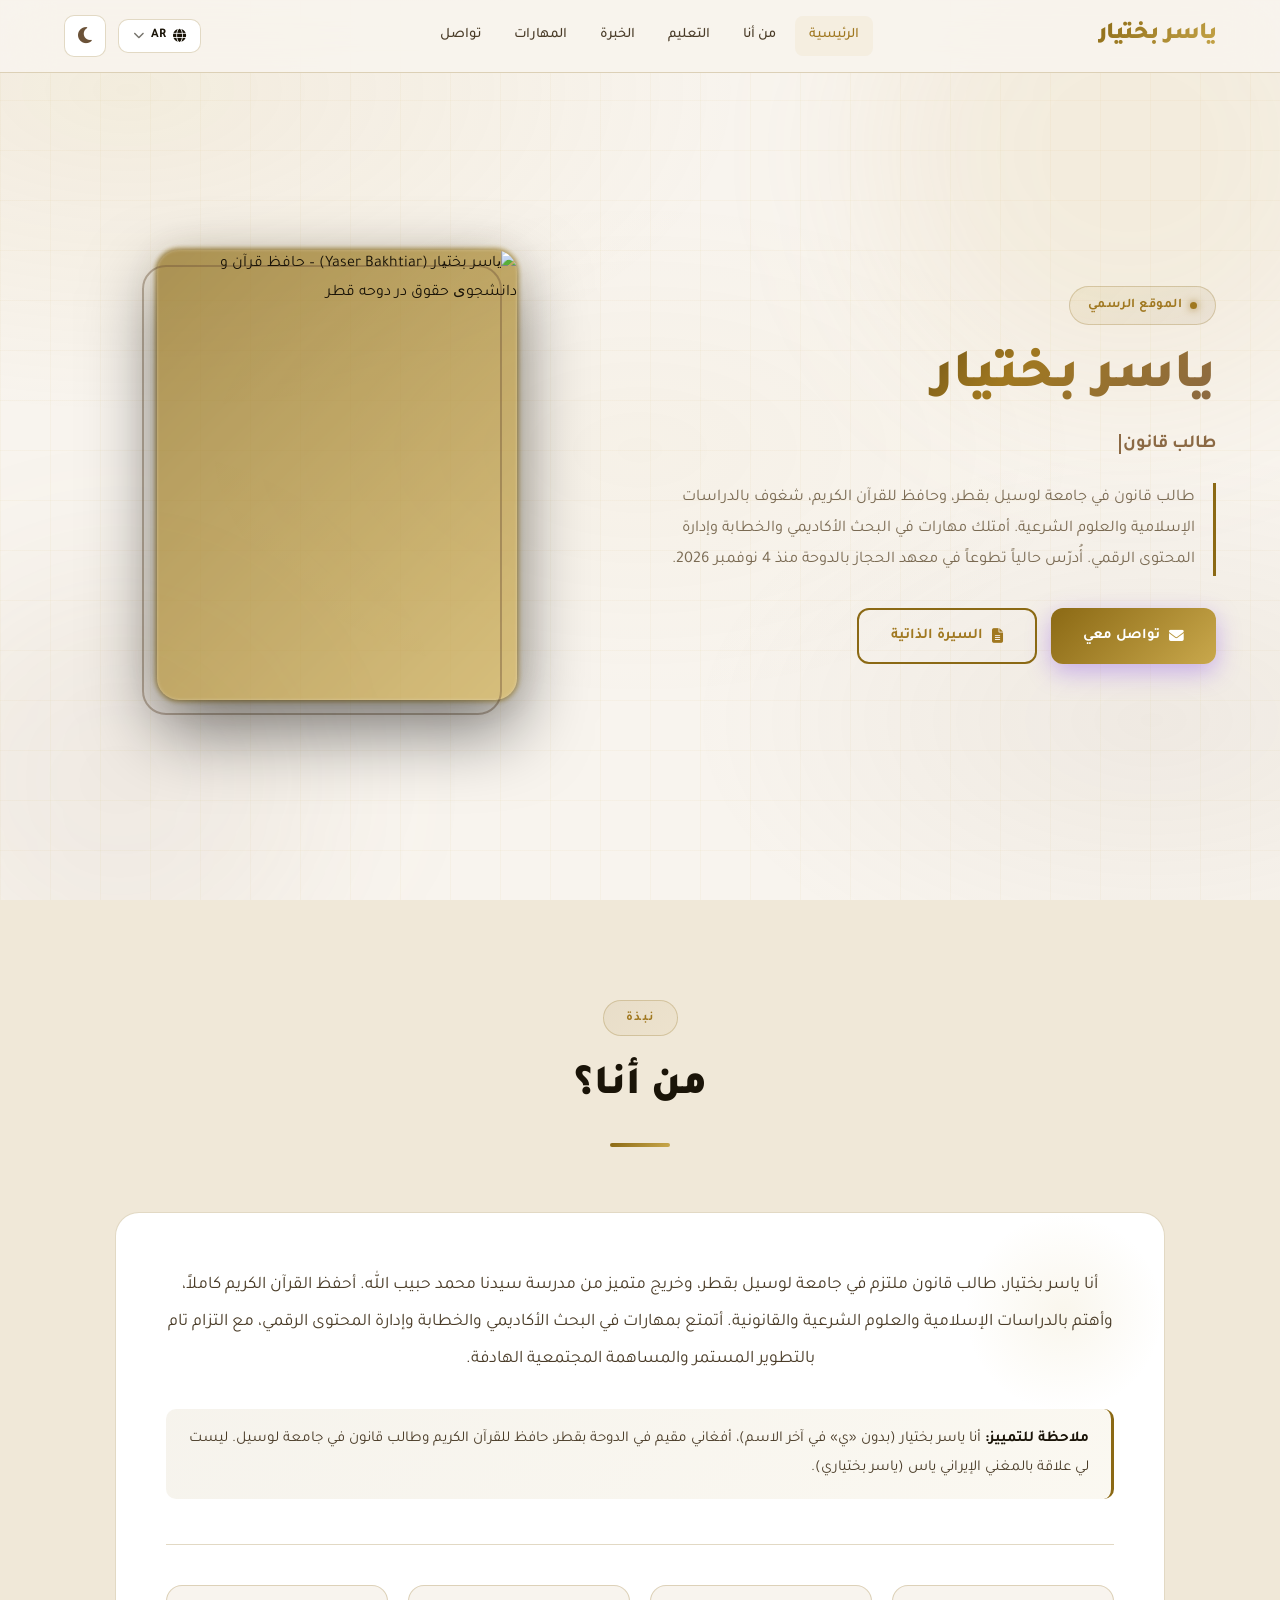
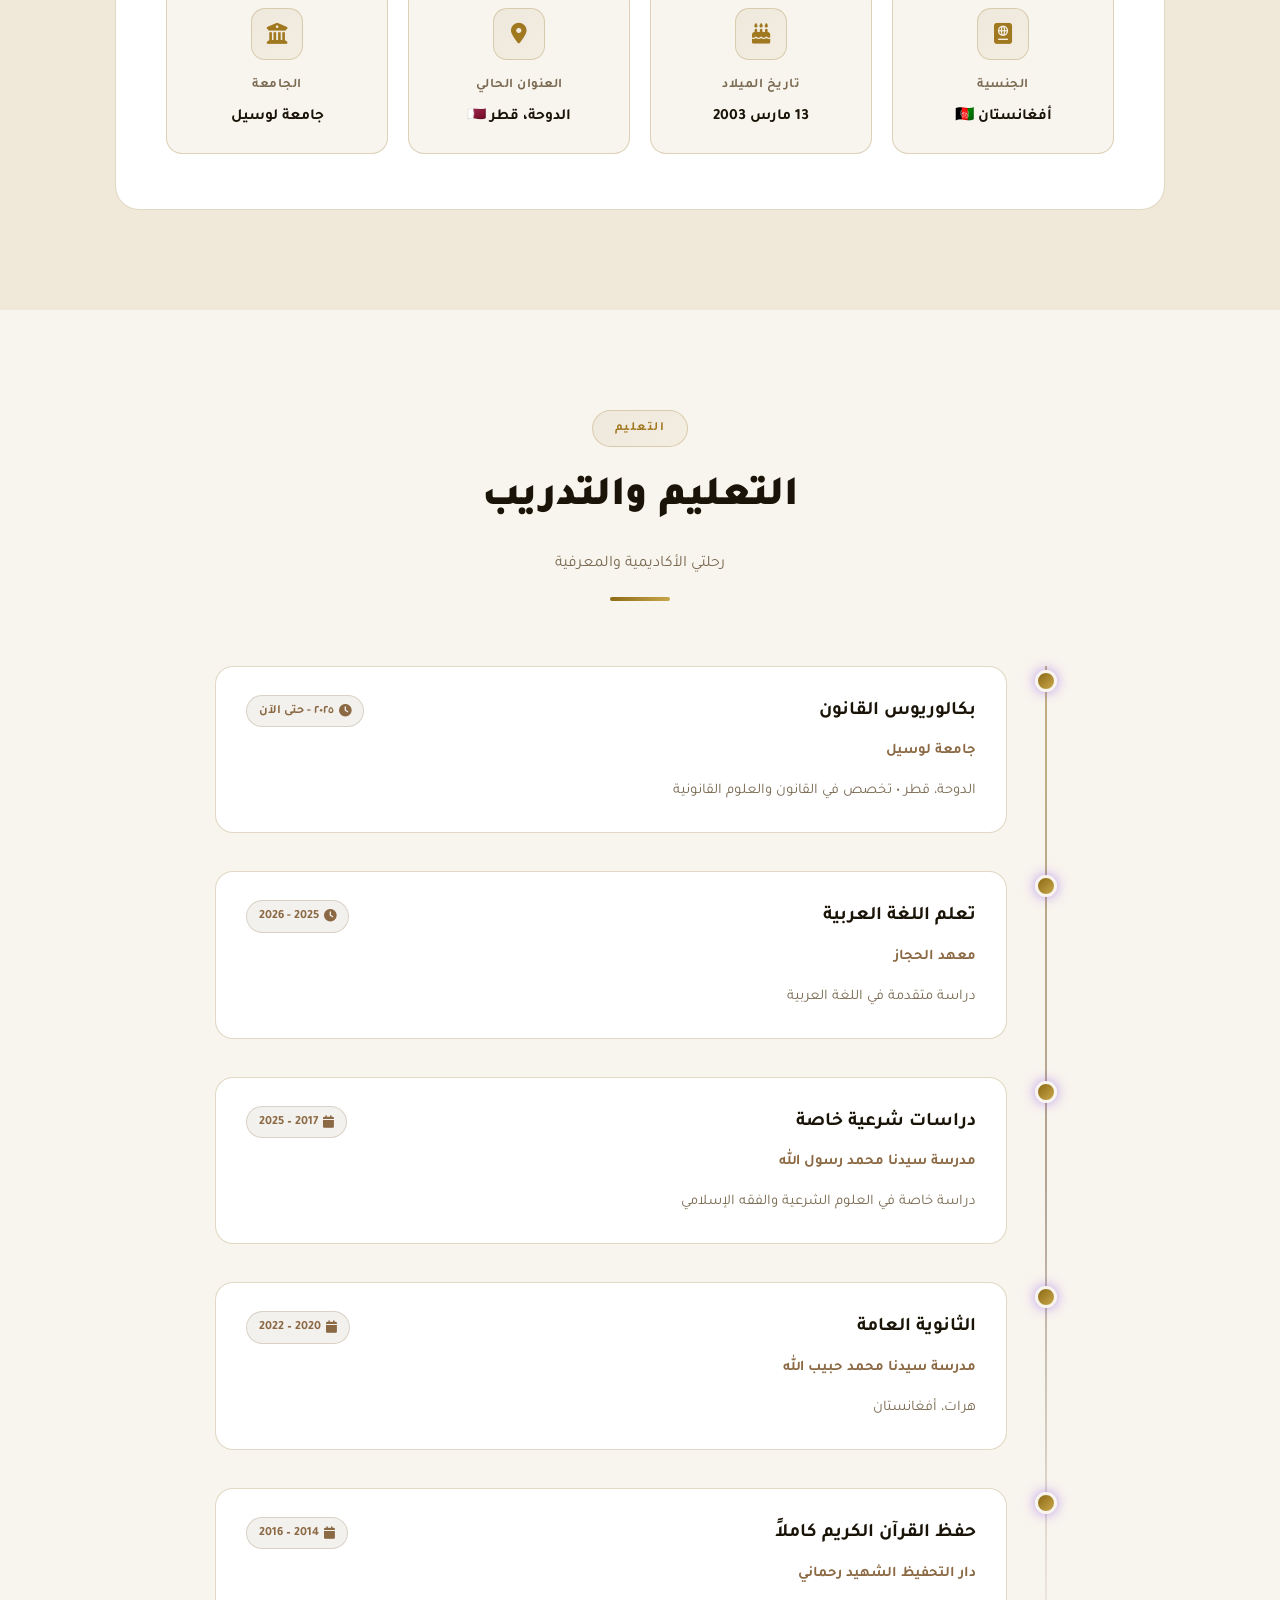
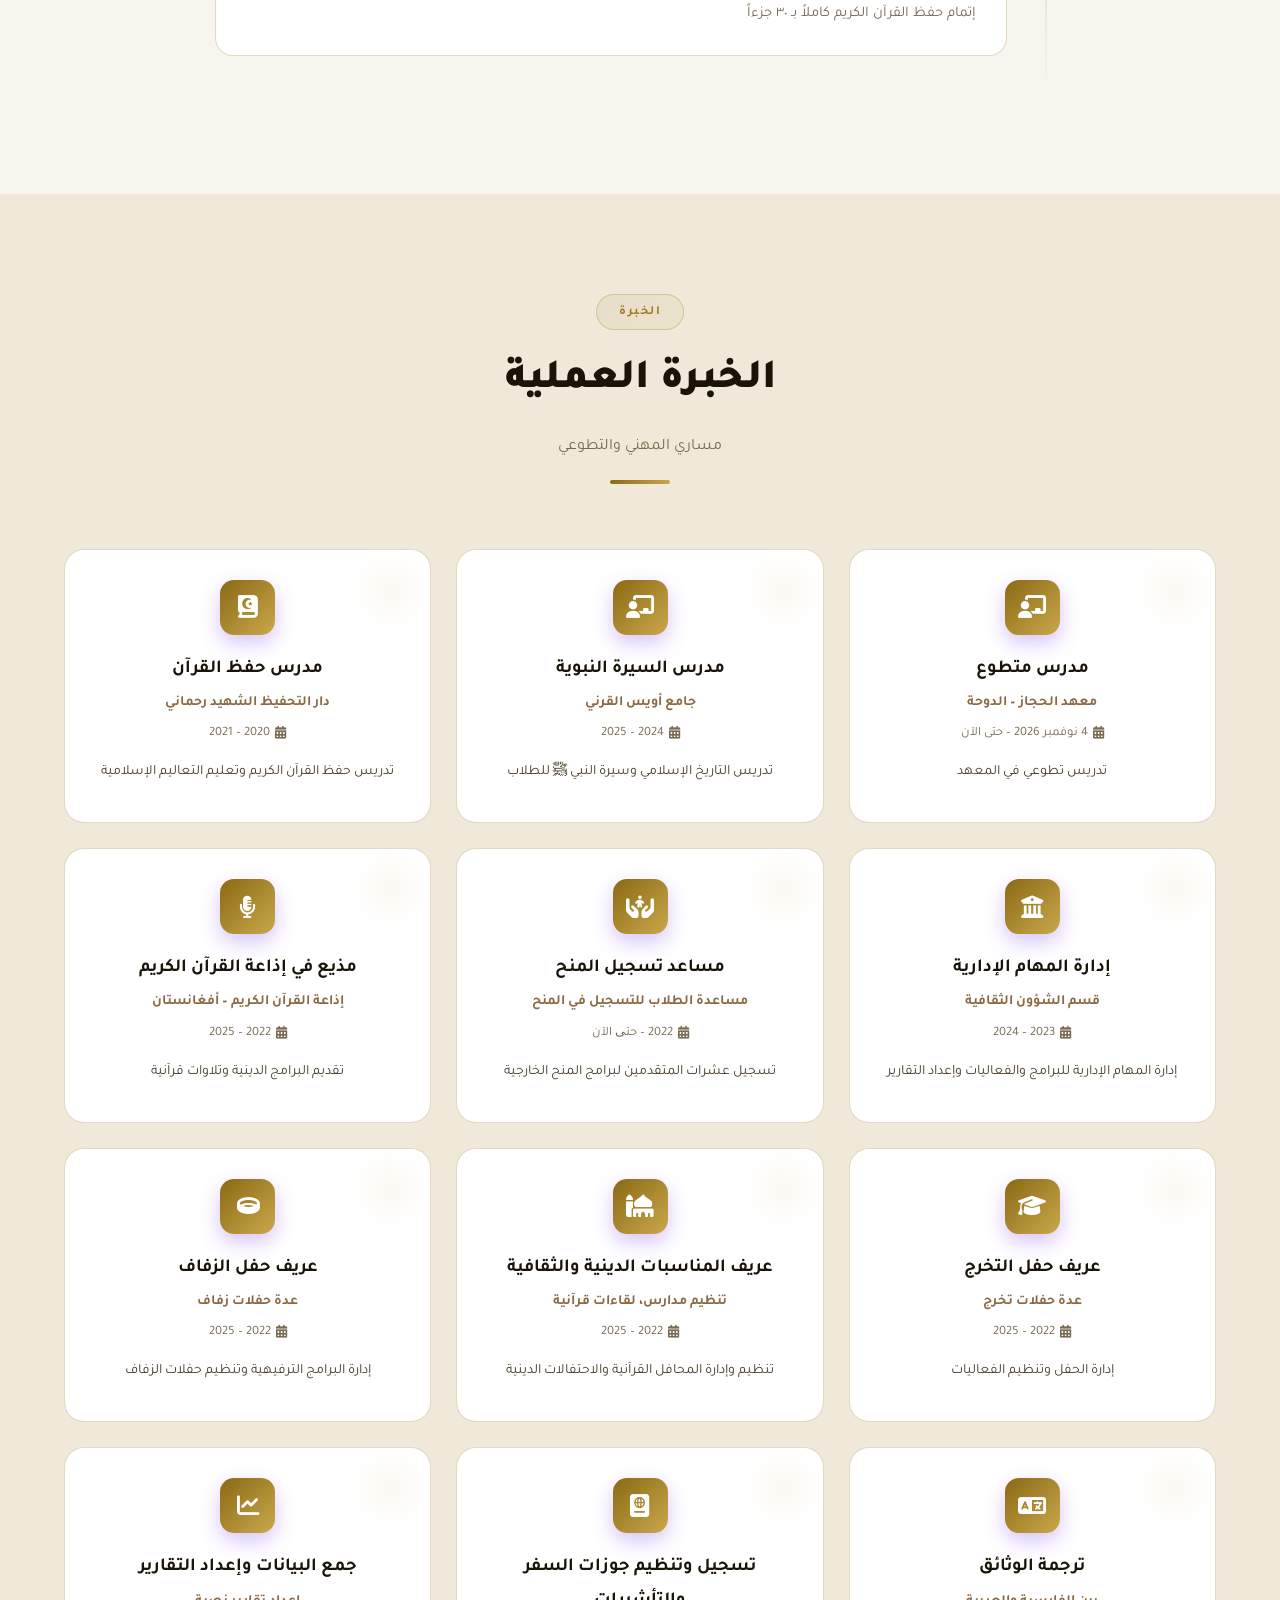
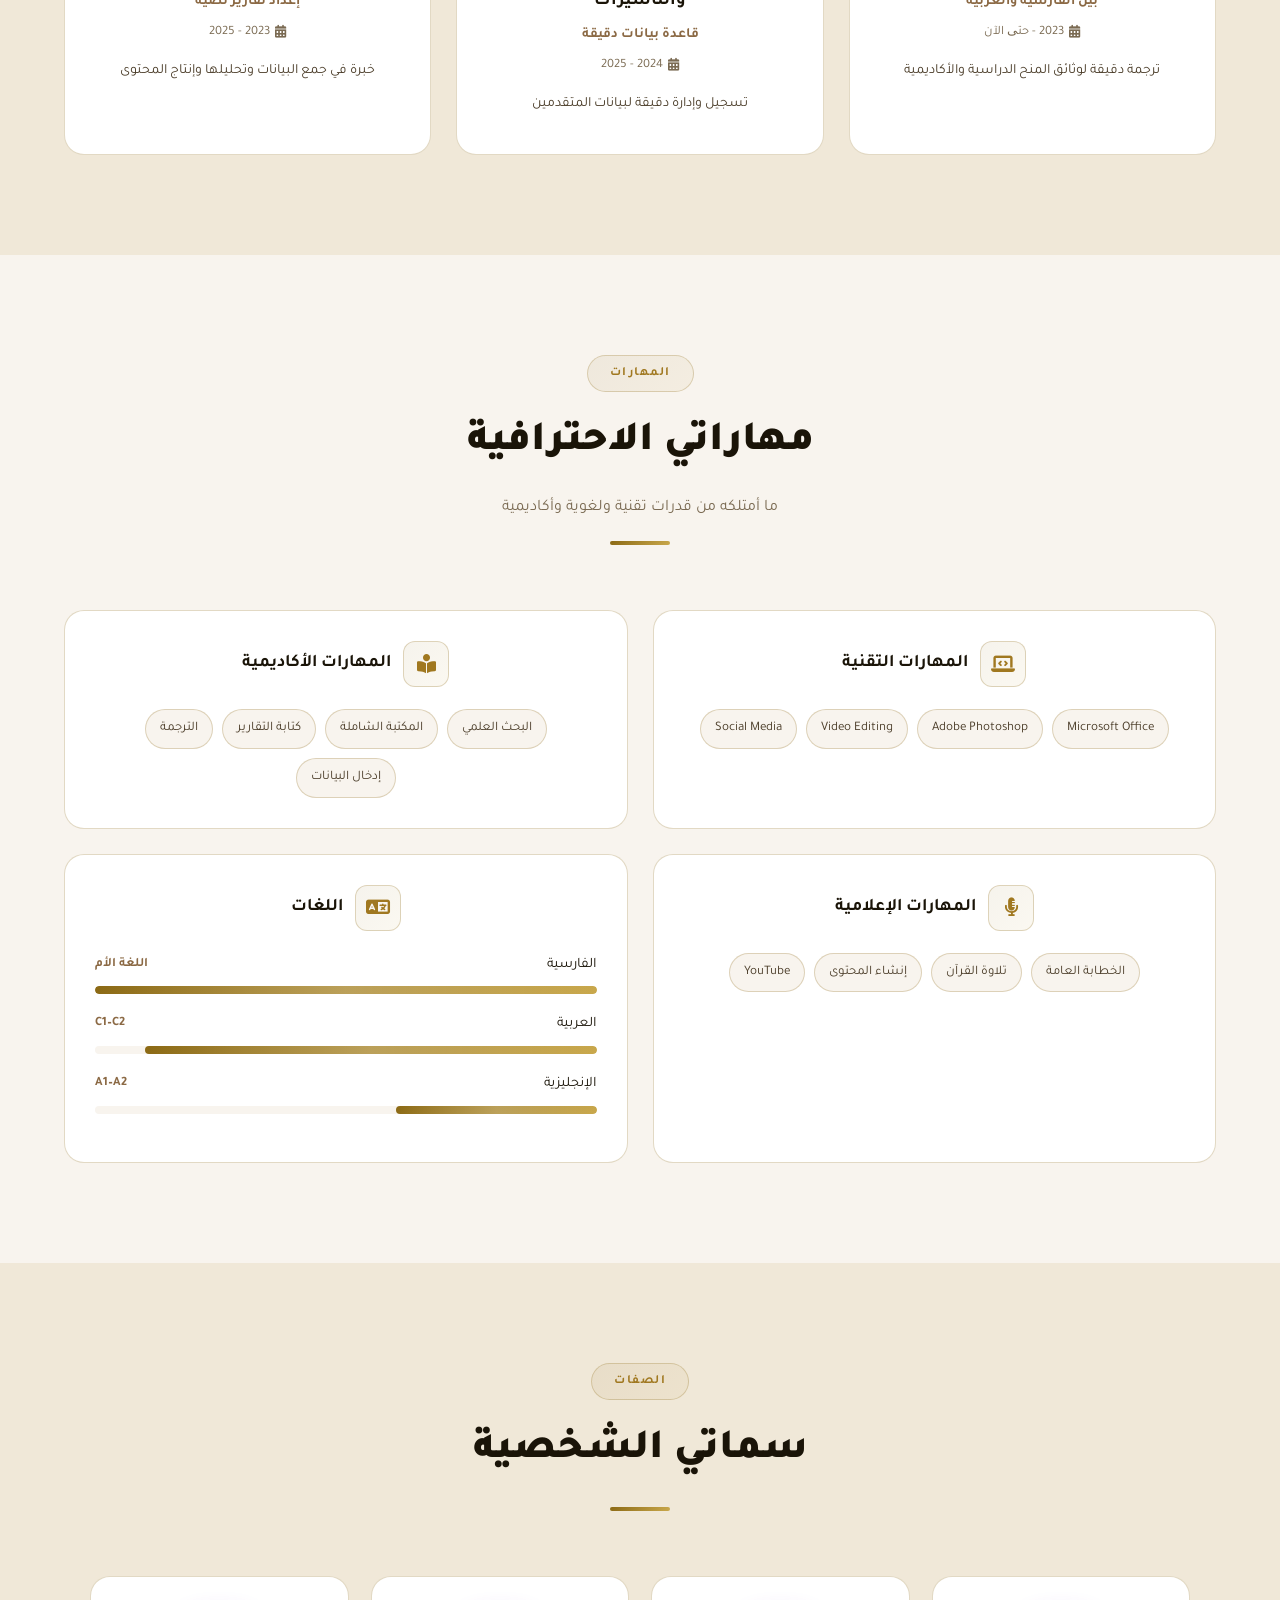
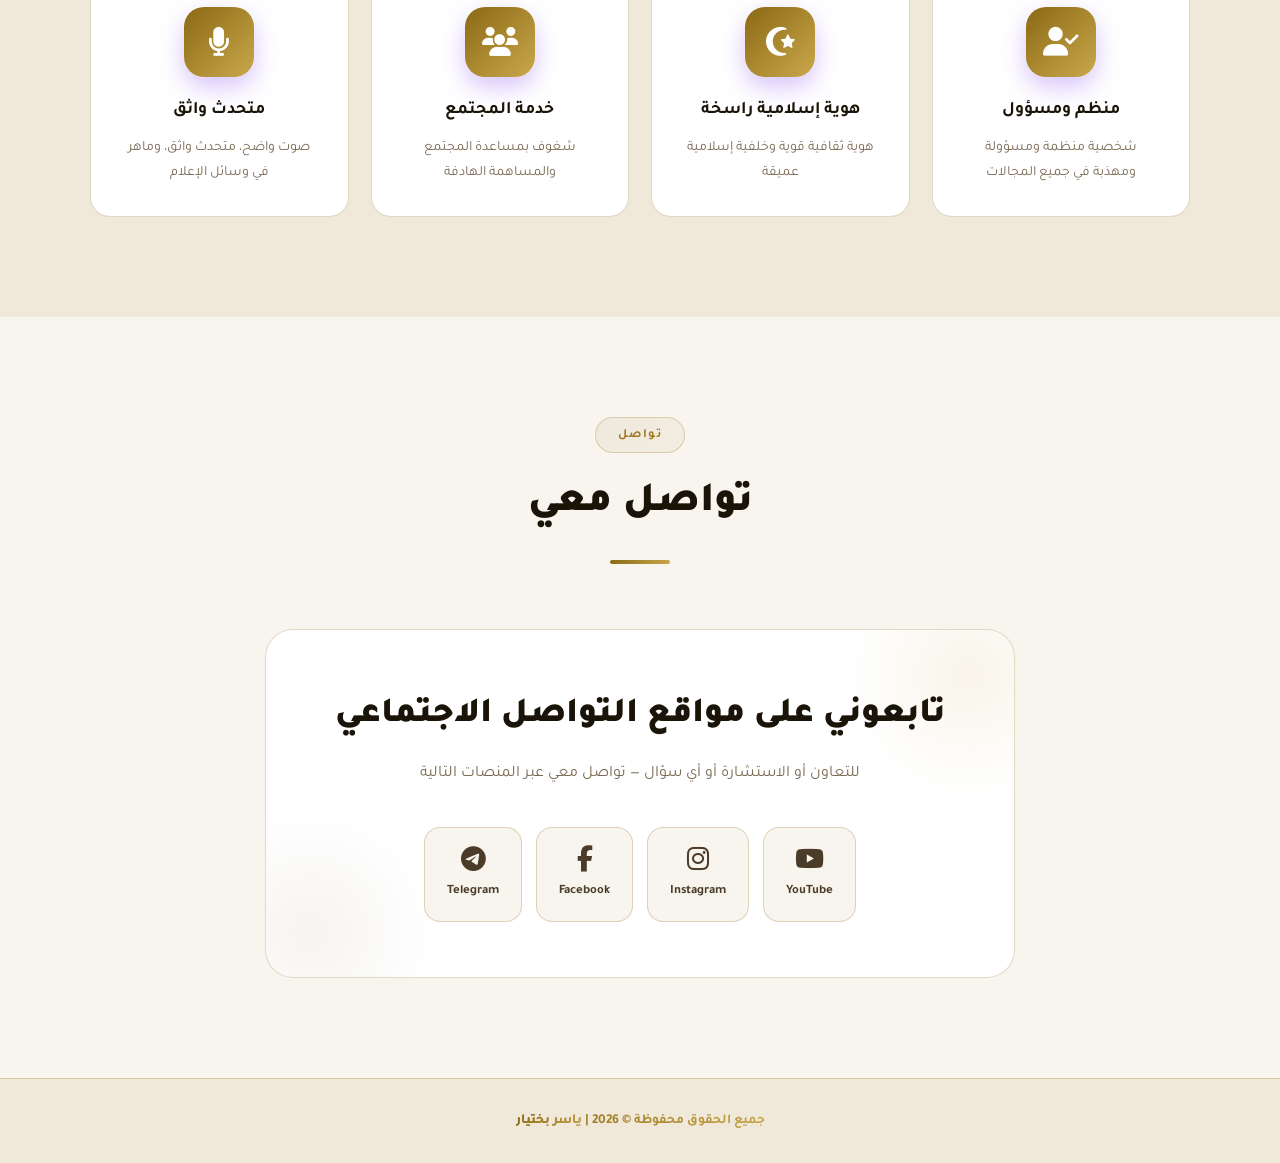
==== ar/index.html @ bad528ef "Add files via upload" ====
<!DOCTYPE html>
<!DOCTYPE html>

<html dir="rtl" lang="ar">
<head>
<meta charset="utf-8"/>
<meta content="width=device-width, initial-scale=1.0" name="viewport"/>
<title>ياسر بختيار | Yaser Bakhtiar – حافظ للقرآن الكريم وطالب قانون في الدوحة، قطر</title>
<meta content="الموقع الرسمي لياسر بختيار (Yaser Bakhtiar / یاسر بختیار)، حافظ للقرآن الكريم كاملاً وطالب قانون في جامعة لوسيل بقطر ومدرس متطوع في معهد الحجاز بالدوحة. لا علاقة له بالمغني الإيراني ياسر بختياري." name="description"/>
<meta content="Yaser Bakhtiar | یاسر بختیار | ياسر بختيار" name="author"/>
<meta content="index, follow, max-image-preview:large, max-snippet:-1" name="robots"/>
<meta content="#c9a84c" name="theme-color"/>
<link href="https://yaserbakhtiar.tr/ar/" rel="canonical"/><link href="https://yaserbakhtiar.tr/" hreflang="fa" rel="alternate"/><link href="https://yaserbakhtiar.tr/ar/" hreflang="ar" rel="alternate"/><link href="https://yaserbakhtiar.tr/en/" hreflang="en" rel="alternate"/><link href="https://yaserbakhtiar.tr/" hreflang="x-default" rel="alternate"/>
<link href="/favicon.ico" rel="icon" sizes="48x48"/>
<link href="/favicon.svg" rel="icon" type="image/svg+xml"/>
<link href="/apple-touch-icon.png" rel="apple-touch-icon"/>
<link href="/site.webmanifest" rel="manifest"/>
<meta content="website" property="og:type"/>
<meta content="Yaser Bakhtiar | یاسر بختیار" property="og:site_name"/>
<meta content="ياسر بختيار | Yaser Bakhtiar – حافظ للقرآن الكريم وطالب قانون في الدوحة، قطر" property="og:title"/>
<meta content="الموقع الرسمي لياسر بختيار (Yaser Bakhtiar / یاسر بختیار)، حافظ للقرآن الكريم كاملاً وطالب قانون في جامعة لوسيل بقطر ومدرس متطوع في معهد الحجاز بالدوحة. لا علاقة له بالمغني الإيراني ياسر بختياري." property="og:description"/>
<meta content="https://yaserbakhtiar.tr/ar/" property="og:url"/>
<meta content="https://yaserbakhtiar.tr/profile.jpg" property="og:image"/>
<meta content="ar_AR" property="og:locale"/><meta content="fa_IR" property="og:locale:alternate"/><meta content="en_US" property="og:locale:alternate"/>


<meta content="summary_large_image" name="twitter:card"/>
<meta content="ياسر بختيار | Yaser Bakhtiar – حافظ للقرآن الكريم وطالب قانون في الدوحة، قطر" name="twitter:title"/>
<meta content="الموقع الرسمي لياسر بختيار (Yaser Bakhtiar / یاسر بختیار)، حافظ للقرآن الكريم كاملاً وطالب قانون في جامعة لوسيل بقطر ومدرس متطوع في معهد الحجاز بالدوحة. لا علاقة له بالمغني الإيراني ياسر بختياري." name="twitter:description"/>
<meta content="https://yaserbakhtiar.tr/profile.jpg" name="twitter:image"/>
<script type="application/ld+json">{"@context": "https://schema.org", "@graph": [{"@type": "WebSite", "@id": "https://yaserbakhtiar.tr/#website", "url": "https://yaserbakhtiar.tr/", "name": "Yaser Bakhtiar", "alternateName": ["یاسر بختیار", "ياسر بختيار"], "inLanguage": ["fa", "ar", "en"], "publisher": {"@id": "https://yaserbakhtiar.tr/#person"}}, {"@type": "Person", "@id": "https://yaserbakhtiar.tr/#person", "name": "Yaser Bakhtiar", "alternateName": ["یاسر بختیار", "ياسر بختيار", "Yasser Bakhtiar", "Yaser Bakhtyar"], "url": "https://yaserbakhtiar.tr/", "image": "https://yaserbakhtiar.tr/profile.jpg", "mainEntityOfPage": "https://yaserbakhtiar.tr/ar/", "jobTitle": "Law Student, Quran Hafiz and Volunteer Teacher", "description": "Yaser Bakhtiar is an Afghan Hafiz of the Holy Quran (all 30 parts), a law student at Lusail University in Doha, Qatar, and a volunteer teacher at Al Hijaz Institute since 4 November 2026.", "disambiguatingDescription": "Not the Iranian singer Yaser Bakhtiari (یاسر بختیاری, known as Yas / یاس). This Yaser Bakhtiar (یاسر بختیار, without the final 'i') is an Afghan Quran memorizer and law student living in Doha, Qatar.", "nationality": {"@type": "Country", "name": "Afghanistan"}, "homeLocation": {"@type": "Place", "name": "Doha, Qatar"}, "affiliation": [{"@type": "CollegeOrUniversity", "name": "Lusail University", "address": {"@type": "PostalAddress", "addressLocality": "Doha", "addressCountry": "QA"}}, {"@type": "EducationalOrganization", "name": "Al Hijaz Institute (معهد الحجاز)", "address": {"@type": "PostalAddress", "addressLocality": "Doha", "addressCountry": "QA"}}], "alumniOf": {"@type": "School", "name": "Sayedena Mohammad Habibullah School", "address": {"@type": "PostalAddress", "addressLocality": "Herat", "addressCountry": "AF"}}, "knowsAbout": ["Quran memorization", "Quranic recitation", "Law", "Islamic studies", "Translation Persian Arabic"], "knowsLanguage": ["fa", "ar", "en"], "sameAs": ["https://www.youtube.com/channel/UCwWABAJMeEE0nfGBIyNd6AA", "https://www.instagram.com/yaserbakhtiar.af", "https://www.facebook.com/yaserbakhtiar.af", "https://t.me/Yaser_Bakhtiar"]}, {"@type": "ProfilePage", "@id": "https://yaserbakhtiar.tr/ar/#profile", "url": "https://yaserbakhtiar.tr/ar/", "name": "ياسر بختيار | Yaser Bakhtiar – حافظ للقرآن الكريم وطالب قانون في الدوحة، قطر", "inLanguage": "ar", "mainEntity": {"@id": "https://yaserbakhtiar.tr/#person"}}]}</script>
<link href="https://fonts.googleapis.com" rel="preconnect"/>
<link crossorigin="" href="https://fonts.gstatic.com" rel="preconnect"/>
<link href="https://fonts.googleapis.com/css2?family=Tajawal:wght@300;400;500;700;900&amp;family=Inter:wght@300;400;500;600;700;800&amp;display=swap" rel="stylesheet"/>
<link href="https://cdn.jsdelivr.net/gh/rastikerdar/vazirmatn@v33.003/Vazirmatn-font-face.css" rel="stylesheet"/>
<link href="https://cdnjs.cloudflare.com/ajax/libs/font-awesome/6.5.1/css/all.min.css" rel="stylesheet"/>
<style>
        /* ===== CSS Variables ===== */
        :root {
            --bg-primary: #0a0c0f;
            --bg-secondary: #0f1218;
            --bg-card: #141920;
            --bg-card-hover: #1c2330;
            --text-primary: #f0e8d8;
            --text-secondary: #b8a98c;
            --text-muted: #6b5e48;
            --accent: #c9a84c;
            --accent2: #8b7355;
            --accent-light: #e8c97a;
            --accent2-light: #d4b896;
            --accent-gradient: linear-gradient(135deg, #c9a84c 0%, #8b6914 50%, #c9a84c 100%);
            --accent-gradient-soft: linear-gradient(135deg, rgba(201,168,76,0.12) 0%, rgba(139,105,20,0.12) 100%);
            --border-color: rgba(201,168,76,0.2);
            --border-color2: rgba(139,115,85,0.18);
            --shadow-accent: 0 0 40px rgba(201,168,76,0.15);
            --shadow-accent2: 0 0 40px rgba(139,105,20,0.12);
            --header-bg: rgba(10,12,15,0.95);
            --radius-lg: 24px;
            --radius-md: 16px;
            --radius-sm: 10px;
            --radius-pill: 50px;
            --transition: all 0.3s cubic-bezier(0.4,0,0.2,1);
        }

        [data-theme="light"] {
            --bg-primary: #f8f4ee;
            --bg-secondary: #f0e8d8;
            --bg-card: #ffffff;
            --bg-card-hover: #faf6ef;
            --text-primary: #1a1408;
            --text-secondary: #4a3c28;
            --text-muted: #7a6a52;
            --accent: #8b6914;
            --accent2: #6b5238;
            --accent-light: #a07820;
            --accent2-light: #8b6944;
            --accent-gradient: linear-gradient(135deg, #8b6914 0%, #c9a84c 100%);
            --accent-gradient-soft: linear-gradient(135deg, rgba(139,105,20,0.08) 0%, rgba(201,168,76,0.08) 100%);
            --border-color: rgba(139,105,20,0.25);
            --border-color2: rgba(107,82,56,0.2);
            --shadow-accent: 0 0 40px rgba(139,105,20,0.12);
            --shadow-accent2: 0 0 40px rgba(107,82,56,0.1);
            --header-bg: rgba(248,244,238,0.95);
        }

        *, *::before, *::after { margin: 0; padding: 0; box-sizing: border-box; }

        html {
            scroll-behavior: smooth;
            scroll-padding-block-start: 80px;
            overflow-x: hidden;
        }

        body {
            font-family: 'Tajawal', 'Vazirmatn', sans-serif;
            background: var(--bg-primary);
            color: var(--text-primary);
            line-height: 1.8;
            overflow-x: hidden;
            min-height: 100vh;
            transition: background 0.4s, color 0.4s;
        }

        body[lang="fa"] { font-family: 'Vazirmatn', sans-serif; }
        body[lang="ar"] { font-family: 'Tajawal', sans-serif; }
        body[lang="en"] { font-family: 'Inter', sans-serif; }

        a { text-decoration: none; color: inherit; transition: var(--transition); }
        ul { list-style: none; }
        img { max-width: 100%; height: auto; display: block; }

        /* ===== SKIP LINK ===== */
        .skip-link {
            position: fixed;
            top: -100%;
            left: 50%;
            transform: translateX(-50%);
            background: var(--accent-gradient);
            color: #fff;
            padding: 12px 24px;
            border-radius: 0 0 var(--radius-sm) var(--radius-sm);
            z-index: 10001;
            font-weight: 700;
            font-size: 0.9rem;
            transition: top 0.3s;
            border: none;
            cursor: pointer;
            font-family: inherit;
        }
        .skip-link:focus { top: 0; }

        :focus-visible {
            outline: 3px solid var(--accent-light);
            outline-offset: 3px;
            border-radius: 4px;
        }

        /* ===== LANGUAGE MODAL ===== */
        .lang-modal {
            position: fixed;
            inset: 0;
            background: rgba(0,0,0,0.85);
            backdrop-filter: blur(12px);
            -webkit-backdrop-filter: blur(12px);
            z-index: 10000;
            display: flex;
            align-items: center;
            justify-content: center;
            visibility: hidden;
            opacity: 0;
            transition: visibility 0.3s, opacity 0.3s;
        }
        .lang-modal.active { visibility: visible; opacity: 1; }

        .modal-container {
            background: var(--bg-card);
            border: 1px solid var(--border-color);
            border-radius: var(--radius-lg);
            max-width: 650px;
            width: 90%;
            padding: 40px 30px 50px;
            text-align: center;
            position: relative;
            box-shadow: var(--shadow-accent), 0 25px 50px rgba(0,0,0,0.5);
            transform: scale(0.95);
            transition: transform 0.3s cubic-bezier(0.2,0.9,0.4,1.1);
        }
        .lang-modal.active .modal-container { transform: scale(1); }

        .modal-container h2 {
            font-size: 1.8rem;
            font-weight: 800;
            margin-block-end: 12px;
            background: var(--accent-gradient);
            -webkit-background-clip: text;
            background-clip: text;
            -webkit-text-fill-color: transparent;
        }
        .modal-container > p {
            color: var(--text-muted);
            font-size: 0.95rem;
            margin-block-end: 32px;
        }

        .lang-options-modal {
            display: flex;
            flex-wrap: wrap;
            justify-content: center;
            gap: 20px;
            margin-block-end: 32px;
        }

        .lang-option-card {
            background: var(--bg-primary);
            border: 1px solid var(--border-color);
            border-radius: var(--radius-md);
            padding: 20px 28px;
            cursor: pointer;
            transition: var(--transition);
            text-align: center;
            min-width: 140px;
            font-family: inherit;
        }
        .lang-option-card:hover, .lang-option-card:focus-visible {
            border-color: var(--accent);
            background: rgba(201,168,76,0.08);
            transform: translateY(-5px);
            box-shadow: var(--shadow-accent);
        }
        .lang-option-card i {
            font-size: 2.8rem;
            display: block;
            margin-block-end: 12px;
            color: var(--accent-light);
        }
        .lang-option-card .modal-lang-name {
            font-size: 1.1rem;
            font-weight: 700;
            color: var(--text-primary);
            display: block;
        }
        .lang-option-card small { font-size: 0.75rem; color: var(--text-muted); }

        .modal-skip {
            background: transparent;
            border: none;
            color: var(--text-muted);
            font-size: 0.85rem;
            cursor: pointer;
            padding: 8px 16px;
            font-family: inherit;
            transition: color 0.2s;
        }
        .modal-skip:hover { color: var(--accent-light); }

        /* ===== BACKGROUND ===== */
        .bg-mesh {
            position: fixed; inset: 0; z-index: -2; pointer-events: none;
            background:
                radial-gradient(ellipse 80% 60% at 10% 10%, rgba(201,168,76,0.1) 0%, transparent 60%),
                radial-gradient(ellipse 60% 50% at 90% 80%, rgba(139,115,85,0.08) 0%, transparent 60%),
                radial-gradient(ellipse 50% 40% at 50% 50%, rgba(201,168,76,0.04) 0%, transparent 70%);
        }
        .bg-grid {
            position: fixed; inset: 0; z-index: -1; pointer-events: none;
            background-image:
                linear-gradient(rgba(201,168,76,0.04) 1px, transparent 1px),
                linear-gradient(90deg, rgba(201,168,76,0.04) 1px, transparent 1px);
            background-size: 50px 50px;
        }
        [data-theme="light"] .bg-grid {
            background-image:
                linear-gradient(rgba(201,168,76,0.05) 1px, transparent 1px),
                linear-gradient(90deg, rgba(201,168,76,0.05) 1px, transparent 1px);
        }

        /* ===== SCROLL PROGRESS ===== */
        #scroll-progress {
            position: fixed;
            top: 0;
            inset-inline: 0;
            height: 3px;
            z-index: 9999;
            background: var(--accent-gradient);
            width: 0%;
            transition: width 0.1s linear;
            box-shadow: 0 0 10px rgba(201,168,76,0.5);
        }

        /* ===== HEADER ===== */
        header {
            position: fixed;
            top: 0;
            inset-inline: 0;
            padding: 0.9rem 5%;
            background: var(--header-bg);
            backdrop-filter: blur(24px) saturate(180%);
            -webkit-backdrop-filter: blur(24px) saturate(180%);
            border-block-end: 1px solid var(--border-color);
            z-index: 1000;
            display: flex;
            justify-content: space-between;
            align-items: center;
            transition: var(--transition);
        }
        header.scrolled { padding: 0.6rem 5%; box-shadow: 0 4px 30px rgba(0,0,0,0.2); }

        .logo {
            font-size: 1.5rem; font-weight: 900;
            background: var(--accent-gradient);
            -webkit-background-clip: text; background-clip: text;
            -webkit-text-fill-color: transparent;
            letter-spacing: -0.5px;
        }

        nav ul { display: flex; gap: 5px; }
        nav ul li a {
            font-size: 0.9rem; font-weight: 500;
            color: var(--text-secondary);
            padding: 7px 14px; border-radius: 8px;
            transition: var(--transition);
            display: inline-block;
        }
        nav ul li a:hover, nav ul li a.active {
            color: var(--accent-light); background: rgba(201,168,76,0.08);
        }

        .header-controls { display: flex; align-items: center; gap: 12px; }
        .lang-switcher { position: relative; }

        .lang-btn {
            background: var(--bg-card);
            border: 1px solid var(--border-color);
            color: var(--text-primary);
            padding: 8px 14px;
            border-radius: var(--radius-sm);
            cursor: pointer;
            font-family: inherit;
            font-size: 0.82rem; font-weight: 700;
            display: flex; align-items: center; gap: 7px;
            transition: var(--transition);
        }
        .lang-btn:hover, .lang-btn:focus-visible { border-color: var(--accent); color: var(--accent-light); }

        .lang-dropdown {
            position: absolute;
            top: calc(100% + 8px);
            inset-inline-end: 0;
            background: var(--bg-card);
            border: 1px solid var(--border-color);
            border-radius: 14px;
            padding: 8px;
            min-width: 140px;
            opacity: 0; visibility: hidden;
            transform: translateY(-8px);
            transition: var(--transition);
            box-shadow: 0 15px 50px rgba(0,0,0,0.35), var(--shadow-accent);
        }
        .lang-dropdown.active { opacity: 1; visibility: visible; transform: translateY(0); }

        .lang-option {
            display: flex; align-items: center; gap: 10px;
            padding: 10px 14px; border-radius: 10px;
            cursor: pointer; transition: var(--transition);
            color: var(--text-secondary); font-size: 0.9rem;
            border: none; background: none; width: 100%;
            font-family: inherit; text-align: start;
        }
        .lang-option:hover, .lang-option:focus-visible {
            background: rgba(201,168,76,0.1); color: var(--accent-light);
        }
        .lang-option.active {
            background: linear-gradient(135deg, rgba(201,168,76,0.15), rgba(139,115,85,0.12));
            color: var(--accent-light);
        }

        .ctrl-btn {
            width: 42px; height: 42px;
            background: var(--bg-card);
            border: 1px solid var(--border-color);
            border-radius: var(--radius-sm);
            display: flex; align-items: center; justify-content: center;
            cursor: pointer; color: var(--accent2);
            font-size: 1.15rem; transition: var(--transition);
        }
        .ctrl-btn:hover {
            border-color: var(--accent2);
            box-shadow: var(--shadow-accent2);
            transform: rotate(15deg);
        }

        .mobile-menu-btn { display: none; }

        /* ===== HERO ===== */
        .hero {
            min-height: 100vh;
            display: flex; align-items: center; justify-content: center;
            padding: 130px 5% 80px;
            position: relative; overflow: hidden;
        }
        .hero-orb {
            position: absolute; border-radius: 50%;
            filter: blur(80px); pointer-events: none; z-index: 0;
        }
        .hero-orb-1 { width: 500px; height: 500px; background: rgba(201,168,76,0.1); top: -100px; inset-inline-start: -100px; }
        .hero-orb-2 { width: 400px; height: 400px; background: rgba(139,115,85,0.07); bottom: -80px; inset-inline-end: -80px; }

        .hero-container { max-width: 1350px; width: 100%; position: relative; z-index: 1; }

        .hero-content {
            display: flex; flex-direction: column-reverse;
            align-items: center; gap: 60px; width: 100%;
        }
        .hero-text { flex: 1; text-align: start; }

        .hero-badge {
            display: inline-flex; align-items: center; gap: 8px;
            padding: 7px 18px;
            background: linear-gradient(135deg, rgba(201,168,76,0.12), rgba(139,115,85,0.1));
            border: 1px solid var(--border-color); border-radius: var(--radius-pill);
            color: var(--accent-light); font-size: 0.82rem; font-weight: 700;
            margin-block-end: 22px; letter-spacing: 0.5px;
        }
        .hero-badge::before {
            content: ''; width: 7px; height: 7px;
            border-radius: 50%; background: var(--accent-light);
            box-shadow: 0 0 8px var(--accent-light);
            animation: pulse-dot 2s infinite;
        }
        @keyframes pulse-dot { 0%,100%{opacity:1;transform:scale(1)} 50%{opacity:0.5;transform:scale(0.7)} }

        .hero-text h1 {
            font-size: 3.4rem; font-weight: 900; line-height: 1.15;
            margin-block-end: 18px;
            background: linear-gradient(135deg, var(--text-primary) 0%, var(--accent-light) 60%, var(--accent2-light) 100%);
            -webkit-background-clip: text; background-clip: text;
            -webkit-text-fill-color: transparent;
        }

        .hero-subtitle {
            font-size: 1.15rem; color: var(--text-secondary);
            margin-block-end: 22px; font-weight: 400; min-height: 1.5em;
        }
        .typing-wrapper { display: inline-block; color: var(--accent2-light); font-weight: 700; }
        .typing-cursor {
            display: inline-block; width: 2px; height: 1.1em;
            background: var(--accent2-light);
            margin-inline-start: 2px;
            vertical-align: text-bottom; animation: blink 0.8s infinite;
        }
        @keyframes blink { 0%,100%{opacity:1} 50%{opacity:0} }

        .hero-desc {
            font-size: 1.02rem; color: var(--text-muted);
            line-height: 1.9; margin-block-end: 32px; max-width: 580px;
            padding-inline-start: 18px;
            border-inline-start: 3px solid var(--accent);
        }

        .hero-buttons { display: flex; gap: 14px; flex-wrap: wrap; }

        .btn-primary {
            padding: 13px 32px;
            background: var(--accent-gradient); color: #fff;
            border-radius: 12px; font-weight: 700; font-size: 0.92rem;
            box-shadow: 0 8px 25px rgba(124,58,237,0.35);
            transition: var(--transition);
            display: inline-flex; align-items: center; gap: 9px;
            border: none; cursor: pointer; font-family: inherit;
        }
        .btn-primary:hover { transform: translateY(-3px); box-shadow: 0 14px 35px rgba(124,58,237,0.5); }

        .btn-secondary {
            padding: 13px 32px; background: transparent;
            color: var(--accent-light); border: 2px solid var(--accent);
            border-radius: 12px; font-weight: 700; font-size: 0.92rem;
            transition: var(--transition);
            display: inline-flex; align-items: center; gap: 9px;
            font-family: inherit;
        }
        .btn-secondary:hover {
            background: rgba(201,168,76,0.12); transform: translateY(-3px);
            box-shadow: var(--shadow-accent);
        }

        /* ===== HERO IMAGE ===== */
        .hero-image { flex: 1; display: flex; justify-content: center; position: relative; z-index: 1; }
        .image-frame { position: relative; width: 360px; height: 450px; }
        .image-frame::before {
            content: ''; position: absolute; inset: -2px;
            border-radius: 24px; background: var(--accent-gradient);
            z-index: 0; opacity: 0.7; filter: blur(2px);
        }
        .image-frame::after {
            content: ''; position: absolute; top: 15px; inset-inline-start: 15px; inset-inline-end: -15px; bottom: -15px;
            border: 2px solid var(--accent2); border-radius: 24px;
            z-index: 0; opacity: 0.4;
        }
        .image-frame img {
            width: 100%; height: 100%; object-fit: cover;
            border-radius: 22px; position: relative; z-index: 1;
            box-shadow: 0 30px 70px rgba(0,0,0,0.5), var(--shadow-accent);
        }


        /* ===== SECTIONS COMMON ===== */
        section { padding: 100px 5%; }
        .section-header { text-align: center; margin-block-end: 65px; }
        .section-label {
            display: inline-block; padding: 6px 22px;
            background: var(--accent-gradient-soft);
            border: 1px solid var(--border-color); border-radius: var(--radius-pill);
            color: var(--accent-light); font-size: 0.78rem; font-weight: 700;
            margin-block-end: 14px; letter-spacing: 1.5px; text-transform: uppercase;
        }
        .section-header h2 {
            font-size: 2.6rem; font-weight: 900; color: var(--text-primary); margin-block-end: 14px;
        }
        .section-header h2 .accent-text {
            background: var(--accent-gradient);
            -webkit-background-clip: text; background-clip: text;
            -webkit-text-fill-color: transparent;
        }
        .section-header p { font-size: 1rem; color: var(--text-muted); margin-inline: auto; max-width: 550px; }
        .section-divider {
            width: 60px; height: 4px; border-radius: 2px;
            background: var(--accent-gradient); margin-inline: auto; margin-block-start: 18px;
        }

        /* ===== ABOUT ===== */
        .about { background: var(--bg-secondary); }
        .about-inner {
            max-width: 1050px; margin-inline: auto;
            background: var(--bg-card); border: 1px solid var(--border-color);
            border-radius: var(--radius-lg); padding: 55px 50px;
            position: relative; overflow: hidden;
        }
        .about-inner::before {
            content: ''; position: absolute; top: 0; inset-inline-start: 0;
            width: 200px; height: 200px;
            background: radial-gradient(circle, rgba(201,168,76,0.1) 0%, transparent 70%);
            border-radius: 50%;
        }
        .about-text {
            font-size: 1.1rem; color: var(--text-secondary);
            line-height: 2.1; text-align: center; position: relative; z-index: 1;
        }
        .info-grid {
            display: grid; grid-template-columns: repeat(auto-fit, minmax(180px, 1fr));
            gap: 20px; margin-block-start: 45px; padding-block-start: 40px;
            border-block-start: 1px solid var(--border-color);
            position: relative; z-index: 1;
        }
        .info-item {
            text-align: center; padding: 22px 15px;
            background: var(--bg-primary); border-radius: var(--radius-md);
            border: 1px solid var(--border-color); transition: var(--transition);
        }
        .info-item:hover { border-color: var(--accent); transform: translateY(-4px); box-shadow: var(--shadow-accent); }
        .info-icon-wrap {
            width: 52px; height: 52px; border-radius: 14px;
            background: var(--accent-gradient-soft); border: 1px solid var(--border-color);
            display: flex; align-items: center; justify-content: center;
            margin-inline: auto; margin-block-end: 14px;
        }
        .info-icon-wrap i { font-size: 1.3rem; color: var(--accent-light); }
        .info-item h4 {
            font-size: 0.82rem; color: var(--text-muted);
            margin-block-end: 6px; text-transform: uppercase; letter-spacing: 0.5px;
        }
        .info-item p { font-size: 0.97rem; color: var(--text-primary); font-weight: 600; }

        .disambig {
            margin-block-start: 30px; padding: 16px 22px; position: relative; z-index: 1;
            border-inline-start: 3px solid var(--accent); background: var(--accent-gradient-soft);
            border-radius: var(--radius-sm); font-size: 0.95rem; line-height: 1.9; color: var(--text-secondary);
        }
        .disambig strong { color: var(--text-primary); }

        /* ===== EDUCATION ===== */
        .education { background: var(--bg-primary); }
        .timeline { max-width: 850px; margin-inline: auto; position: relative; }
        .timeline::before {
            content: ''; position: absolute; top: 0; inset-inline-start: 18px;
            width: 2px; height: 100%;
            background: linear-gradient(to bottom, var(--accent), var(--accent2), transparent);
            opacity: 0.5;
        }
        .timeline-item { position: relative; padding-inline-start: 58px; padding-block-end: 38px; }
        .timeline-dot {
            position: absolute; top: 4px; inset-inline-start: 8px;
            width: 22px; height: 22px;
            background: var(--accent-gradient); border-radius: 50%;
            border: 3px solid var(--bg-primary);
            box-shadow: 0 0 12px rgba(124,58,237,0.5); z-index: 1;
        }
        .timeline-card {
            background: var(--bg-card); border: 1px solid var(--border-color);
            border-radius: 18px; padding: 28px 30px; transition: var(--transition);
        }
        .timeline-card:hover { border-color: var(--accent); box-shadow: var(--shadow-accent); transform: translateX(6px); }
        .timeline-card-head { display: flex; align-items: flex-start; justify-content: space-between; gap: 15px; flex-wrap: wrap; }
        .timeline-card h3 { font-size: 1.2rem; color: var(--text-primary); margin-block-end: 5px; }
        .timeline-card .institution { color: var(--accent2-light); font-weight: 600; font-size: 0.92rem; margin-block-end: 5px; }
        .period-badge {
            display: inline-flex; align-items: center; gap: 5px;
            padding: 4px 12px; border-radius: 20px;
            background: rgba(139,115,85,0.1); border: 1px solid rgba(139,115,85,0.25);
            color: var(--accent2-light); font-size: 0.78rem; font-weight: 600; white-space: nowrap;
        }
        .timeline-card p { font-size: 0.92rem; color: var(--text-muted); line-height: 1.7; margin-block-start: 10px; }

        /* ===== EXPERIENCE ===== */
        .experience { background: var(--bg-secondary); }
        .exp-grid { display: grid; grid-template-columns: repeat(3, 1fr); gap: 25px; max-width: 1200px; margin-inline: auto; }
        .exp-card {
            background: var(--bg-card); border: 1px solid var(--border-color);
            border-radius: 20px; padding: 30px; transition: var(--transition);
            position: relative; overflow: hidden; text-align: center;
        }
        .exp-card::before {
            content: ''; position: absolute; top: 0; inset-inline-start: 0;
            width: 80px; height: 80px;
            background: radial-gradient(circle, rgba(201,168,76,0.08) 0%, transparent 70%);
            border-radius: 50%;
        }
        .exp-card:hover { border-color: var(--accent); box-shadow: var(--shadow-accent); transform: translateY(-8px); }
        .exp-icon {
            width: 55px; height: 55px; border-radius: 14px;
            background: var(--accent-gradient);
            display: flex; align-items: center; justify-content: center;
            margin-inline: auto; margin-block-end: 18px; box-shadow: 0 8px 20px rgba(124,58,237,0.3);
        }
        .exp-icon i { font-size: 1.4rem; color: #fff; }
        .exp-card h3 { font-size: 1.15rem; color: var(--text-primary); margin-block-end: 5px; }
        .exp-company { color: var(--accent2-light); font-weight: 700; font-size: 0.88rem; margin-block-end: 5px; }
        .exp-period { display: inline-flex; align-items: center; gap: 5px; color: var(--text-muted); font-size: 0.8rem; margin-block-end: 16px; }
        .exp-card ul { list-style: none; padding: 0; margin: 0; }
        .exp-card ul li { font-size: 0.88rem; color: var(--text-secondary); margin-block-end: 8px; line-height: 1.65; }

        /* ===== SKILLS ===== */
        .skills { background: var(--bg-primary); }
        .skills-grid { display: grid; grid-template-columns: repeat(2, 1fr); gap: 25px; max-width: 1200px; margin-inline: auto; }
        .skill-card {
            background: var(--bg-card); border: 1px solid var(--border-color);
            border-radius: 20px; padding: 30px; transition: var(--transition); text-align: center;
        }
        .skill-card:hover { border-color: var(--accent2); box-shadow: var(--shadow-accent2); }
        .skill-card-head { display: flex; align-items: center; justify-content: center; gap: 12px; margin-block-end: 22px; }
        .skill-icon {
            width: 46px; height: 46px; border-radius: 12px;
            background: var(--accent-gradient-soft); border: 1px solid var(--border-color);
            display: flex; align-items: center; justify-content: center;
        }
        .skill-icon i { font-size: 1.2rem; color: var(--accent-light); }
        .skill-card h3 { font-size: 1.1rem; color: var(--text-primary); font-weight: 700; }
        .tags-wrap { display: flex; flex-wrap: wrap; gap: 9px; justify-content: center; }
        .skill-tag {
            padding: 7px 14px; background: var(--bg-primary);
            border: 1px solid var(--border-color); border-radius: var(--radius-pill);
            font-size: 0.82rem; color: var(--text-secondary);
            transition: var(--transition); cursor: default; font-family: inherit;
        }
        .skill-tag:hover { border-color: var(--accent); color: var(--accent-light); background: rgba(201,168,76,0.08); transform: translateY(-2px); }

        .lang-bar { margin-block-end: 18px; text-align: center; }
        .lang-bar-top { display: flex; justify-content: space-between; margin-block-end: 8px; font-size: 0.9rem; color: var(--text-primary); }
        .lang-bar-top .lang-level { color: var(--accent2-light); font-size: 0.8rem; font-weight: 600; }
        .progress-track { height: 8px; background: var(--bg-primary); border-radius: 4px; overflow: hidden; }
        .progress-fill {
            height: 100%; border-radius: 4px;
            background: var(--accent-gradient);
            transition: width 1.2s cubic-bezier(0.4,0,0.2,1);
            position: relative; overflow: hidden; width: 0;
        }
        .progress-fill::after {
            content: ''; position: absolute; inset: 0;
            background: linear-gradient(90deg, transparent, rgba(255,255,255,0.2), transparent);
            animation: shimmer 2s infinite;
        }
        @keyframes shimmer { 0%{transform:translateX(-100%)} 100%{transform:translateX(100%)} }

        /* ===== TRAITS ===== */
        .traits { background: var(--bg-secondary); }
        .traits-grid { display: grid; grid-template-columns: repeat(auto-fit, minmax(240px, 1fr)); gap: 22px; max-width: 1100px; margin-inline: auto; }
        .trait-card {
            background: var(--bg-card); border: 1px solid var(--border-color);
            border-radius: 20px; padding: 30px; text-align: center;
            transition: var(--transition); position: relative; overflow: hidden;
        }
        .trait-card::after {
            content: ''; position: absolute; bottom: 0; inset-inline: 0;
            height: 3px; background: var(--accent-gradient);
            transform: scaleX(0); transition: transform 0.3s; transform-origin: end;
        }
        .trait-card:hover { border-color: var(--accent); box-shadow: var(--shadow-accent); transform: translateY(-6px); }
        .trait-card:hover::after { transform: scaleX(1); transform-origin: start; }
        .trait-icon-wrap {
            width: 70px; height: 70px; border-radius: 20px;
            background: var(--accent-gradient); margin-inline: auto; margin-block-end: 18px;
            display: flex; align-items: center; justify-content: center;
            box-shadow: 0 10px 25px rgba(124,58,237,0.3);
        }
        .trait-icon-wrap i { font-size: 1.8rem; color: #fff; }
        .trait-card h4 { font-size: 1.1rem; color: var(--text-primary); margin-block-end: 10px; font-weight: 700; }
        .trait-card p { font-size: 0.88rem; color: var(--text-muted); line-height: 1.75; }

        /* ===== CONTACT ===== */
        .contact { background: var(--bg-primary); }
        .contact-wrap {
            max-width: 750px; margin-inline: auto;
            background: var(--bg-card); border: 1px solid var(--border-color);
            border-radius: 28px; padding: 55px 45px; text-align: center;
            position: relative; overflow: hidden;
        }
        .contact-wrap::before {
            content: ''; position: absolute; top: -80px; inset-inline-start: -80px;
            width: 250px; height: 250px;
            background: radial-gradient(circle, rgba(201,168,76,0.12) 0%, transparent 70%);
        }
        .contact-wrap::after {
            content: ''; position: absolute; bottom: -80px; inset-inline-end: -80px;
            width: 250px; height: 250px;
            background: radial-gradient(circle, rgba(139,115,85,0.08) 0%, transparent 70%);
        }
        .contact-wrap h2 { font-size: 2.2rem; font-weight: 900; color: var(--text-primary); margin-block-end: 12px; position: relative; z-index: 1; }
        .contact-wrap > p { font-size: 1rem; color: var(--text-muted); margin-block-end: 38px; position: relative; z-index: 1; }
        .social-grid { display: flex; justify-content: center; gap: 14px; flex-wrap: wrap; position: relative; z-index: 1; }
        .social-btn {
            display: flex; flex-direction: column; align-items: center; gap: 8px;
            padding: 18px 22px; border-radius: var(--radius-md);
            background: var(--bg-primary); border: 1px solid var(--border-color);
            color: var(--text-secondary); font-size: 0.8rem; font-weight: 600;
            transition: var(--transition); position: relative; overflow: hidden;
            min-width: 85px; font-family: inherit;
        }
        .social-btn i { font-size: 1.6rem; }
        .social-btn::before {
            content: ''; position: absolute; inset: 0;
            background: var(--accent-gradient); opacity: 0; transition: opacity 0.35s;
        }
        .social-btn:hover { transform: translateY(-6px); box-shadow: var(--shadow-accent); color: #fff; }
        .social-btn:hover::before { opacity: 1; }
        .social-btn i, .social-btn span { position: relative; z-index: 1; }
        .social-btn:hover i, .social-btn:hover span { color: #fff; }

        /* ===== FOOTER ===== */
        footer {
            background: var(--bg-secondary); border-block-start: 1px solid var(--border-color);
            padding: 30px 5%; text-align: center;
        }
        footer p { color: var(--text-muted); font-size: 0.85rem; }
        footer span {
            background: var(--accent-gradient);
            -webkit-background-clip: text; background-clip: text;
            -webkit-text-fill-color: transparent; font-weight: 700;
        }

        /* ===== BACK TO TOP ===== */
        #back-top {
            position: fixed; bottom: 30px; inset-inline-end: 30px; z-index: 999;
            width: 46px; height: 46px; border-radius: 12px;
            background: var(--accent-gradient); color: #fff; font-size: 1.1rem;
            display: flex; align-items: center; justify-content: center;
            cursor: pointer; box-shadow: 0 5px 20px rgba(124,58,237,0.4);
            opacity: 0; visibility: hidden; transform: translateY(15px);
            transition: var(--transition); border: none;
        }
        #back-top.visible { opacity: 1; visibility: visible; transform: translateY(0); }
        #back-top:hover { transform: translateY(-4px); box-shadow: 0 10px 30px rgba(124,58,237,0.5); }

        /* ===== MOBILE NAV ===== */
        .mobile-nav {
            position: fixed; top: 68px; inset-inline: 0;
            background: var(--bg-card); border-block-end: 1px solid var(--border-color);
            padding: 18px 5%; transform: translateY(-110%); opacity: 0; visibility: hidden;
            transition: var(--transition); z-index: 999;
            box-shadow: 0 20px 50px rgba(0,0,0,0.3);
        }
        .mobile-nav.active { transform: translateY(0); opacity: 1; visibility: visible; }
        .mobile-nav ul { display: flex; flex-direction: column; gap: 5px; }
        .mobile-nav ul li a {
            display: flex; align-items: center; gap: 10px;
            padding: 12px 16px; border-radius: 12px;
            color: var(--text-secondary); font-weight: 600; transition: var(--transition);
        }
        .mobile-nav ul li a:hover { background: rgba(201,168,76,0.08); color: var(--accent-light); }

        /* ===== ANIMATIONS ===== */
        .reveal { opacity: 0; transform: translateY(30px); transition: opacity 0.7s cubic-bezier(0.4,0,0.2,1), transform 0.7s cubic-bezier(0.4,0,0.2,1); }
        .reveal.visible { opacity: 1; transform: translateY(0); }
        .delay-1 { transition-delay: 0.1s; } .delay-2 { transition-delay: 0.2s; }
        .delay-3 { transition-delay: 0.3s; } .delay-4 { transition-delay: 0.4s; }
        .delay-5 { transition-delay: 0.5s; } .delay-6 { transition-delay: 0.6s; }
        .delay-7 { transition-delay: 0.7s; } .delay-8 { transition-delay: 0.8s; }
        .delay-9 { transition-delay: 0.9s; } .delay-10 { transition-delay: 1s; }

        /* ===== SCROLLBAR ===== */
        ::-webkit-scrollbar { width: 8px; }
        ::-webkit-scrollbar-track { background: var(--bg-primary); }
        ::-webkit-scrollbar-thumb { background: var(--accent); border-radius: 4px; }
        ::-webkit-scrollbar-thumb:hover { background: var(--accent-light); }

        /* ===== LANG VISIBILITY ===== */
        .lang-ar, .lang-fa, .lang-en { display: none; }
        body[lang="ar"] .lang-ar { display: block; }
        body[lang="fa"] .lang-fa { display: block; }
        body[lang="en"] .lang-en { display: block; }
        span.lang-ar, span.lang-fa, span.lang-en { display: none; }
        body[lang="ar"] span.lang-ar { display: inline; }
        body[lang="fa"] span.lang-fa { display: inline; }
        body[lang="en"] span.lang-en { display: inline; }

        /* ===== REDUCED MOTION ===== */
        @media (prefers-reduced-motion: reduce) {
            *, *::before, *::after {
                animation-duration: 0.01ms !important;
                animation-iteration-count: 1 !important;
                transition-duration: 0.01ms !important;
            }
            html { scroll-behavior: auto; }
            .reveal { opacity: 1; transform: none; }
            .hero-orb { animation: none !important; }
        }

        /* ===== RESPONSIVE ===== */
        @media (min-width: 992px) {
            .hero-content { flex-direction: row; justify-content: space-between; align-items: center; }
        }

        @media (max-width: 991px) {
            nav { display: none; }
            .mobile-menu-btn { display: flex; }
            .hero-text h1 { font-size: 2.5rem; }
            .image-frame { width: 300px; height: 380px; }
            .exp-grid { grid-template-columns: repeat(2, 1fr); }
            .skills-grid { grid-template-columns: repeat(2, 1fr); }
        }

        @media (max-width: 768px) {
            header { padding: 0.7rem 4%; }
            .hero { padding: 110px 4% 60px; }
            .hero-text h1 { font-size: 2rem; }
            .hero-buttons { flex-direction: column; }
            .btn-primary, .btn-secondary { width: 100%; justify-content: center; }
            section { padding: 80px 4%; }
            .about-inner { padding: 30px 22px; }
            .contact-wrap { padding: 40px 25px; }
            .section-header h2 { font-size: 2rem; }
            #back-top { bottom: 20px; inset-inline-end: 20px; }
            .lang-options-modal .lang-option-card { padding: 15px 20px; min-width: 110px; }
            .modal-container { padding: 30px 20px 40px; }
        }

        @media (max-width: 576px) {
            .exp-grid { grid-template-columns: 1fr; }
            .skills-grid { grid-template-columns: 1fr; }
        }
    </style>
</head>
<body data-theme="light" dir="rtl" lang="ar">
<!-- SKIP LINK -->
<a class="skip-link" href="#main-content">
<span class="lang-ar">تخطي إلى المحتوى</span>


</a>
<!-- LANGUAGE MODAL -->

<div aria-label="Scroll progress" id="scroll-progress" role="progressbar"></div>
<div aria-hidden="true" class="bg-mesh"></div>
<div aria-hidden="true" class="bg-grid"></div>
<!-- HEADER -->
<header id="main-header">
<div aria-label="Yaser Bakhtiar" class="logo">
<span class="lang-ar">ياسر بختيار</span>


</div>
<nav aria-label="Main navigation">
<ul>
<li><a href="#home"><span class="lang-ar">الرئيسية</span></a></li>
<li><a href="#about"><span class="lang-ar">من أنا</span></a></li>
<li><a href="#education"><span class="lang-ar">التعليم</span></a></li>
<li><a href="#experience"><span class="lang-ar">الخبرة</span></a></li>
<li><a href="#skills"><span class="lang-ar">المهارات</span></a></li>
<li><a href="#contact"><span class="lang-ar">تواصل</span></a></li>
</ul>
</nav>
<div class="header-controls">
<div class="lang-switcher">
<button aria-expanded="false" aria-haspopup="true" aria-label="Select language" class="lang-btn" id="langBtn">
<i aria-hidden="true" class="fas fa-globe"></i>
<span id="currentLang">AR</span>
<i aria-hidden="true" class="fas fa-chevron-down" style="font-size:0.7rem;opacity:0.6"></i>
</button>
<div class="lang-dropdown" id="langDropdown" role="menu">
<button class="lang-option active" data-lang-code="ar" role="menuitem">🇶🇦 <span>العربية</span></button>
<button class="lang-option" data-lang-code="fa" role="menuitem">🇦🇫 <span>فارسى</span></button>
<button class="lang-option" data-lang-code="en" role="menuitem">🇬🇧 <span>English</span></button>
</div>
</div>
<button aria-label="Toggle dark/light theme" class="ctrl-btn" id="themeToggle">
<i aria-hidden="true" class="fas fa-moon"></i>
</button>
<button aria-expanded="false" aria-label="Toggle mobile menu" class="ctrl-btn mobile-menu-btn" id="mobileMenuBtn">
<i aria-hidden="true" class="fas fa-bars"></i>
</button>
</div>
</header>
<!-- MOBILE NAV -->
<nav aria-label="Mobile navigation" class="mobile-nav" id="mobileNav">
<ul>
<li><a href="#home"><i aria-hidden="true" class="fas fa-home" style="color:var(--accent-light);width:18px"></i><span class="lang-ar">الرئيسية</span></a></li>
<li><a href="#about"><i aria-hidden="true" class="fas fa-user" style="color:var(--accent-light);width:18px"></i><span class="lang-ar">من أنا</span></a></li>
<li><a href="#education"><i aria-hidden="true" class="fas fa-graduation-cap" style="color:var(--accent-light);width:18px"></i><span class="lang-ar">التعليم</span></a></li>
<li><a href="#experience"><i aria-hidden="true" class="fas fa-briefcase" style="color:var(--accent-light);width:18px"></i><span class="lang-ar">الخبرة</span></a></li>
<li><a href="#skills"><i aria-hidden="true" class="fas fa-star" style="color:var(--accent-light);width:18px"></i><span class="lang-ar">المهارات</span></a></li>
<li><a href="#contact"><i aria-hidden="true" class="fas fa-envelope" style="color:var(--accent-light);width:18px"></i><span class="lang-ar">تواصل</span></a></li>
</ul>
</nav>
<!-- MAIN CONTENT -->
<main id="main-content">
<!-- HERO -->
<section aria-label="Introduction" class="hero" id="home">
<div aria-hidden="true" class="hero-orb hero-orb-1"></div>
<div aria-hidden="true" class="hero-orb hero-orb-2"></div>
<div class="hero-container">
<div class="hero-content">
<div class="hero-text">
<div class="hero-badge">
<span class="lang-ar">الموقع الرسمي</span>


</div>
<h1>
<span class="lang-ar">ياسر بختيار</span>


</h1>
<p class="hero-subtitle">
<span aria-live="polite" class="typing-wrapper" id="typing-text"></span><span aria-hidden="true" class="typing-cursor"></span>
</p>
<p class="hero-desc">
<span class="lang-ar">طالب قانون في جامعة لوسيل بقطر، وحافظ للقرآن الكريم، شغوف بالدراسات الإسلامية والعلوم الشرعية. أمتلك مهارات في البحث الأكاديمي والخطابة وإدارة المحتوى الرقمي. أُدرّس حالياً تطوعاً في معهد الحجاز بالدوحة منذ 4 نوفمبر 2026.</span>


</p>
<div class="hero-buttons">
<a class="btn-primary" href="#contact">
<i aria-hidden="true" class="fas fa-envelope"></i>
<span class="lang-ar">تواصل معي</span>


</a>
<a class="btn-secondary" href="#education">
<i aria-hidden="true" class="fas fa-file-alt"></i>
<span class="lang-ar">السيرة الذاتية</span>


</a>
</div>
</div>
<div class="hero-image">
<div class="image-frame">
<img alt="یاسر بختیار (Yaser Bakhtiar) – حافظ قرآن و دانشجوی حقوق در دوحه قطر" height="450" loading="eager" src="https://cdn.jsdelivr.net/gh/YaserBakhtiar/yaserbakhtiar.github.io@main/profile.jpg" width="360"/>
</div>
</div>
</div>
</div>
</section>
<!-- ABOUT -->
<section class="about" id="about">
<div class="section-header reveal">
<span class="section-label"><span class="lang-ar">نبذة</span></span>
<h2><span class="lang-ar">من <span>أنا؟</span></span></h2>
<div aria-hidden="true" class="section-divider"></div>
</div>
<div class="about-inner reveal delay-2">
<p class="about-text">
<span class="lang-ar">أنا ياسر بختيار، طالب قانون ملتزم في جامعة لوسيل بقطر، وخريج متميز من مدرسة سيدنا محمد حبيب الله. أحفظ القرآن الكريم كاملاً، وأهتم بالدراسات الإسلامية والعلوم الشرعية والقانونية. أتمتع بمهارات في البحث الأكاديمي والخطابة وإدارة المحتوى الرقمي، مع التزام تام بالتطوير المستمر والمساهمة المجتمعية الهادفة.</span>


</p>
<p class="disambig">
<span class="lang-ar"><strong>ملاحظة للتمييز:</strong> أنا ياسر بختيار (بدون «ي» في آخر الاسم)، أفغاني مقيم في الدوحة بقطر، حافظ للقرآن الكريم وطالب قانون في جامعة لوسيل. ليست لي علاقة بالمغني الإيراني ياس (ياسر بختياري).</span>


</p>
<div class="info-grid">
<div class="info-item">
<div class="info-icon-wrap"><i aria-hidden="true" class="fas fa-passport"></i></div>
<h4><span class="lang-ar">الجنسية</span></h4>
<p><span class="lang-ar">أفغانستان 🇦🇫</span></p>
</div>
<div class="info-item">
<div class="info-icon-wrap"><i aria-hidden="true" class="fas fa-birthday-cake"></i></div>
<h4><span class="lang-ar">تاريخ الميلاد</span></h4>
<p><span class="lang-ar">13 مارس 2003</span></p>
</div>
<div class="info-item">
<div class="info-icon-wrap"><i aria-hidden="true" class="fas fa-location-dot"></i></div>
<h4><span class="lang-ar">العنوان الحالي</span></h4>
<p><span class="lang-ar">الدوحة، قطر 🇶🇦</span></p>
</div>
<div class="info-item">
<div class="info-icon-wrap"><i aria-hidden="true" class="fas fa-university"></i></div>
<h4><span class="lang-ar">الجامعة</span></h4>
<p><span class="lang-ar">جامعة لوسيل</span></p>
</div>
</div>
</div>
</section>
<!-- EDUCATION -->
<section class="education" id="education">
<div class="section-header reveal">
<span class="section-label"><span class="lang-ar">التعليم</span></span>
<h2><span class="lang-ar">التعليم <span>والتدريب</span></span></h2>
<p><span class="lang-ar">رحلتي الأكاديمية والمعرفية</span></p>
<div aria-hidden="true" class="section-divider"></div>
</div>
<div class="timeline">
<article class="timeline-item reveal">
<div aria-hidden="true" class="timeline-dot"></div>
<div class="timeline-card">
<div class="timeline-card-head">
<div>
<h3><span class="lang-ar">بكالوريوس القانون</span></h3>
<p class="institution"><span class="lang-ar">جامعة لوسيل</span></p>
</div>
<span class="period-badge"><i aria-hidden="true" class="fas fa-clock"></i><span class="lang-ar">٢٠٢٥ - حتى الآن</span></span>
</div>
<p><span class="lang-ar">الدوحة، قطر • تخصص في القانون والعلوم القانونية</span></p>
</div>
</article>
<article class="timeline-item reveal delay-1">
<div aria-hidden="true" class="timeline-dot"></div>
<div class="timeline-card">
<div class="timeline-card-head">
<div>
<h3><span class="lang-ar">تعلم اللغة العربية</span></h3>
<p class="institution"><span class="lang-ar">معهد الحجاز</span></p>
</div>
<span class="period-badge"><i aria-hidden="true" class="fas fa-clock"></i><span class="lang-ar">2025 - 2026</span></span>
</div>
<p><span class="lang-ar">دراسة متقدمة في اللغة العربية</span></p>
</div>
</article>
<article class="timeline-item reveal delay-2">
<div aria-hidden="true" class="timeline-dot"></div>
<div class="timeline-card">
<div class="timeline-card-head">
<div>
<h3><span class="lang-ar">دراسات شرعية خاصة</span></h3>
<p class="institution"><span class="lang-ar">مدرسة سيدنا محمد رسول الله</span></p>
</div>
<span class="period-badge"><i aria-hidden="true" class="fas fa-calendar"></i>2017 – 2025</span>
</div>
<p><span class="lang-ar">دراسة خاصة في العلوم الشرعية والفقه الإسلامي</span></p>
</div>
</article>
<article class="timeline-item reveal delay-3">
<div aria-hidden="true" class="timeline-dot"></div>
<div class="timeline-card">
<div class="timeline-card-head">
<div>
<h3><span class="lang-ar">الثانوية العامة</span></h3>
<p class="institution"><span class="lang-ar">مدرسة سيدنا محمد حبيب الله</span></p>
</div>
<span class="period-badge"><i aria-hidden="true" class="fas fa-calendar"></i>2020 – 2022</span>
</div>
<p><span class="lang-ar">هرات، أفغانستان</span></p>
</div>
</article>
<article class="timeline-item reveal delay-4">
<div aria-hidden="true" class="timeline-dot"></div>
<div class="timeline-card">
<div class="timeline-card-head">
<div>
<h3><span class="lang-ar">حفظ القرآن الكريم كاملاً</span></h3>
<p class="institution"><span class="lang-ar">دار التحفيظ الشهيد رحماني</span></p>
</div>
<span class="period-badge"><i aria-hidden="true" class="fas fa-calendar"></i>2014 – 2016</span>
</div>
<p><span class="lang-ar">إتمام حفظ القرآن الكريم كاملاً بـ ٣٠ جزءاً</span></p>
</div>
</article>
</div>
</section>
<!-- EXPERIENCE -->
<section class="experience" id="experience">
<div class="section-header reveal">
<span class="section-label"><span class="lang-ar">الخبرة</span></span>
<h2><span class="lang-ar">الخبرة <span>العملية</span></span></h2>
<p><span class="lang-ar">مساري المهني والتطوعي</span></p>
<div aria-hidden="true" class="section-divider"></div>
</div>
<div class="exp-grid">
<article class="exp-card reveal">
<div aria-hidden="true" class="exp-icon"><i class="fas fa-chalkboard-user"></i></div>
<h3><span class="lang-ar">مدرس متطوع</span></h3>
<p class="exp-company"><span class="lang-ar">معهد الحجاز – الدوحة</span></p>
<span class="exp-period"><i aria-hidden="true" class="fas fa-calendar-alt"></i> <span class="lang-ar">4 نوفمبر 2026 – حتى الآن</span></span>
<ul><li><span class="lang-ar">تدريس تطوعي في المعهد</span></li></ul>
</article>
<article class="exp-card reveal">
<div aria-hidden="true" class="exp-icon"><i class="fas fa-chalkboard-teacher"></i></div>
<h3><span class="lang-ar">مدرس السيرة النبوية</span></h3>
<p class="exp-company"><span class="lang-ar">جامع أويس القرني</span></p>
<span class="exp-period"><i aria-hidden="true" class="fas fa-calendar-alt"></i> 2024 – 2025</span>
<ul><li><span class="lang-ar">تدريس التاريخ الإسلامي وسيرة النبي ﷺ للطلاب</span></li></ul>
</article>
<article class="exp-card reveal delay-1">
<div aria-hidden="true" class="exp-icon"><i class="fas fa-book-quran"></i></div>
<h3><span class="lang-ar">مدرس حفظ القرآن</span></h3>
<p class="exp-company"><span class="lang-ar">دار التحفيظ الشهيد رحماني</span></p>
<span class="exp-period"><i aria-hidden="true" class="fas fa-calendar-alt"></i> 2020 – 2021</span>
<ul><li><span class="lang-ar">تدريس حفظ القرآن الكريم وتعليم التعاليم الإسلامية</span></li></ul>
</article>
<article class="exp-card reveal delay-2">
<div aria-hidden="true" class="exp-icon"><i class="fas fa-building-columns"></i></div>
<h3><span class="lang-ar">إدارة المهام الإدارية</span></h3>
<p class="exp-company"><span class="lang-ar">قسم الشؤون الثقافية</span></p>
<span class="exp-period"><i aria-hidden="true" class="fas fa-calendar-alt"></i> 2023 – 2024</span>
<ul><li><span class="lang-ar">إدارة المهام الإدارية للبرامج والفعاليات وإعداد التقارير</span></li></ul>
</article>
<article class="exp-card reveal delay-3">
<div aria-hidden="true" class="exp-icon"><i class="fas fa-hands-holding-child"></i></div>
<h3><span class="lang-ar">مساعد تسجيل المنح</span></h3>
<p class="exp-company"><span class="lang-ar">مساعدة الطلاب للتسجيل في المنح</span></p>
<span class="exp-period"><i aria-hidden="true" class="fas fa-calendar-alt"></i> <span class="lang-ar">2022 – حتی الآن</span></span>
<ul><li><span class="lang-ar">تسجيل عشرات المتقدمين لبرامج المنح الخارجية</span></li></ul>
</article>
<article class="exp-card reveal delay-4">
<div aria-hidden="true" class="exp-icon"><i class="fas fa-microphone-alt"></i></div>
<h3><span class="lang-ar">مذيع في إذاعة القرآن الكريم</span></h3>
<p class="exp-company"><span class="lang-ar">إذاعة القرآن الكريم – أفغانستان</span></p>
<span class="exp-period"><i aria-hidden="true" class="fas fa-calendar-alt"></i> <span class="lang-ar">2022 – 2025</span></span>
<ul><li><span class="lang-ar">تقديم البرامج الدينية وتلاوات قرآنية</span></li></ul>
</article>
<article class="exp-card reveal delay-5">
<div aria-hidden="true" class="exp-icon"><i class="fas fa-graduation-cap"></i></div>
<h3><span class="lang-ar">عريف حفل التخرج</span></h3>
<p class="exp-company"><span class="lang-ar">عدة حفلات تخرج</span></p>
<span class="exp-period"><i aria-hidden="true" class="fas fa-calendar-alt"></i> <span class="lang-ar">2022 – 2025</span></span>
<ul><li><span class="lang-ar">إدارة الحفل وتنظيم الفعاليات</span></li></ul>
</article>
<article class="exp-card reveal delay-6">
<div aria-hidden="true" class="exp-icon"><i class="fas fa-mosque"></i></div>
<h3><span class="lang-ar">عريف المناسبات الدينية والثقافية</span></h3>
<p class="exp-company"><span class="lang-ar">تنظيم مدارس، لقاءات قرآنية</span></p>
<span class="exp-period"><i aria-hidden="true" class="fas fa-calendar-alt"></i> <span class="lang-ar">2022 – 2025</span></span>
<ul><li><span class="lang-ar">تنظيم وإدارة المحافل القرآنية والاحتفالات الدينية</span></li></ul>
</article>
<article class="exp-card reveal delay-7">
<div aria-hidden="true" class="exp-icon"><i class="fas fa-ring"></i></div>
<h3><span class="lang-ar">عريف حفل الزفاف</span></h3>
<p class="exp-company"><span class="lang-ar">عدة حفلات زفاف</span></p>
<span class="exp-period"><i aria-hidden="true" class="fas fa-calendar-alt"></i> <span class="lang-ar">2022 – 2025</span></span>
<ul><li><span class="lang-ar">إدارة البرامج الترفيهية وتنظيم حفلات الزفاف</span></li></ul>
</article>
<article class="exp-card reveal delay-8">
<div aria-hidden="true" class="exp-icon"><i class="fas fa-language"></i></div>
<h3><span class="lang-ar">ترجمة الوثائق</span></h3>
<p class="exp-company"><span class="lang-ar">بين الفارسية والعربية</span></p>
<span class="exp-period"><i aria-hidden="true" class="fas fa-calendar-alt"></i> <span class="lang-ar">2023 - حتی الآن</span></span>
<ul><li><span class="lang-ar">ترجمة دقيقة لوثائق المنح الدراسية والأكاديمية</span></li></ul>
</article>
<article class="exp-card reveal delay-9">
<div aria-hidden="true" class="exp-icon"><i class="fas fa-passport"></i></div>
<h3><span class="lang-ar">تسجيل وتنظيم جوزات السفر والتأشيرات</span></h3>
<p class="exp-company"><span class="lang-ar">قاعدة بيانات دقيقة</span></p>
<span class="exp-period"><i aria-hidden="true" class="fas fa-calendar-alt"></i> <span class="lang-ar">2024 - 2025</span></span>
<ul><li><span class="lang-ar">تسجيل وإدارة دقيقة لبيانات المتقدمين</span></li></ul>
</article>
<article class="exp-card reveal delay-10">
<div aria-hidden="true" class="exp-icon"><i class="fas fa-chart-line"></i></div>
<h3><span class="lang-ar">جمع البيانات وإعداد التقارير</span></h3>
<p class="exp-company"><span class="lang-ar">إعداد تقارير نصية</span></p>
<span class="exp-period"><i aria-hidden="true" class="fas fa-calendar-alt"></i> <span class="lang-ar">2023 - 2025</span></span>
<ul><li><span class="lang-ar">خبرة في جمع البيانات وتحليلها وإنتاج المحتوى</span></li></ul>
</article>
</div>
</section>
<!-- SKILLS -->
<section class="skills" id="skills">
<div class="section-header reveal">
<span class="section-label"><span class="lang-ar">المهارات</span></span>
<h2><span class="lang-ar">مهاراتي <span>الاحترافية</span></span></h2>
<p><span class="lang-ar">ما أمتلكه من قدرات تقنية ولغوية وأكاديمية</span></p>
<div aria-hidden="true" class="section-divider"></div>
</div>
<div class="skills-grid">
<div class="skill-card reveal">
<div class="skill-card-head">
<div aria-hidden="true" class="skill-icon"><i class="fas fa-laptop-code"></i></div>
<h3><span class="lang-ar">المهارات التقنية</span></h3>
</div>
<div class="tags-wrap">
<span class="skill-tag">Microsoft Office</span>
<span class="skill-tag">Adobe Photoshop</span>
<span class="skill-tag">Video Editing</span>
<span class="skill-tag">Social Media</span>
</div>
</div>
<div class="skill-card reveal delay-1">
<div class="skill-card-head">
<div aria-hidden="true" class="skill-icon"><i class="fas fa-book-open-reader"></i></div>
<h3><span class="lang-ar">المهارات الأكاديمية</span></h3>
</div>
<div class="tags-wrap">
<span class="skill-tag"><span class="lang-ar">البحث العلمي</span></span>
<span class="skill-tag"><span class="lang-ar">المكتبة الشاملة</span></span>
<span class="skill-tag"><span class="lang-ar">كتابة التقارير</span></span>
<span class="skill-tag"><span class="lang-ar">الترجمة</span></span>
<span class="skill-tag"><span class="lang-ar">إدخال البيانات</span></span>
</div>
</div>
<div class="skill-card reveal delay-2">
<div class="skill-card-head">
<div aria-hidden="true" class="skill-icon"><i class="fas fa-microphone-lines"></i></div>
<h3><span class="lang-ar">المهارات الإعلامية</span></h3>
</div>
<div class="tags-wrap">
<span class="skill-tag"><span class="lang-ar">الخطابة العامة</span></span>
<span class="skill-tag"><span class="lang-ar">تلاوة القرآن</span></span>
<span class="skill-tag"><span class="lang-ar">إنشاء المحتوى</span></span>
<span class="skill-tag">YouTube</span>
</div>
</div>
<div class="skill-card reveal delay-3">
<div class="skill-card-head">
<div aria-hidden="true" class="skill-icon"><i class="fas fa-language"></i></div>
<h3><span class="lang-ar">اللغات</span></h3>
</div>
<div class="lang-bar">
<div class="lang-bar-top">
<span><span class="lang-ar">الفارسية</span></span>
<span class="lang-level"><span class="lang-ar">اللغة الأم</span></span>
</div>
<div class="progress-track"><div class="progress-fill" data-width="100%"></div></div>
</div>
<div class="lang-bar">
<div class="lang-bar-top">
<span><span class="lang-ar">العربية</span></span>
<span class="lang-level">C1–C2</span>
</div>
<div class="progress-track"><div class="progress-fill" data-width="90%"></div></div>
</div>
<div class="lang-bar">
<div class="lang-bar-top">
<span><span class="lang-ar">الإنجليزية</span></span>
<span class="lang-level">A1–A2</span>
</div>
<div class="progress-track"><div class="progress-fill" data-width="40%"></div></div>
</div>
</div>
</div>
</section>
<!-- TRAITS -->
<section class="traits" id="traits">
<div class="section-header reveal">
<span class="section-label"><span class="lang-ar">الصفات</span></span>
<h2><span class="lang-ar">سماتي <span>الشخصية</span></span></h2>
<div aria-hidden="true" class="section-divider"></div>
</div>
<div class="traits-grid">
<div class="trait-card reveal"><div aria-hidden="true" class="trait-icon-wrap"><i class="fas fa-user-check"></i></div><h4><span class="lang-ar">منظم ومسؤول</span></h4><p><span class="lang-ar">شخصية منظمة ومسؤولة ومهذبة في جميع المجالات</span></p></div>
<div class="trait-card reveal delay-1"><div aria-hidden="true" class="trait-icon-wrap"><i class="fas fa-star-and-crescent"></i></div><h4><span class="lang-ar">هوية إسلامية راسخة</span></h4><p><span class="lang-ar">هوية ثقافية قوية وخلفية إسلامية عميقة</span></p></div>
<div class="trait-card reveal delay-2"><div aria-hidden="true" class="trait-icon-wrap"><i class="fas fa-users"></i></div><h4><span class="lang-ar">خدمة المجتمع</span></h4><p><span class="lang-ar">شغوف بمساعدة المجتمع والمساهمة الهادفة</span></p></div>
<div class="trait-card reveal delay-3"><div aria-hidden="true" class="trait-icon-wrap"><i class="fas fa-microphone"></i></div><h4><span class="lang-ar">متحدث واثق</span></h4><p><span class="lang-ar">صوت واضح، متحدث واثق، وماهر في وسائل الإعلام</span></p></div>
</div>
</section>
<!-- CONTACT -->
<section class="contact" id="contact">
<div class="section-header reveal">
<span class="section-label"><span class="lang-ar">تواصل</span></span>
<h2><span class="lang-ar">تواصل <span>معي</span></span></h2>
<div aria-hidden="true" class="section-divider"></div>
</div>
<div class="contact-wrap reveal delay-1">
<h2><span class="lang-ar">تابعوني على مواقع التواصل الاجتماعي</span></h2>
<p><span class="lang-ar">للتعاون أو الاستشارة أو أي سؤال — تواصل معي عبر المنصات التالية</span></p>
<div class="social-grid">
<a aria-label="YouTube" class="social-btn" href="https://www.youtube.com/channel/UCwWABAJMeEE0nfGBIyNd6AA" rel="me noopener noreferrer" target="_blank"><i aria-hidden="true" class="fab fa-youtube"></i><span>YouTube</span></a>
<a aria-label="Instagram" class="social-btn" href="https://www.instagram.com/yaserbakhtiar.af" rel="me noopener noreferrer" target="_blank"><i aria-hidden="true" class="fab fa-instagram"></i><span>Instagram</span></a>
<a aria-label="Facebook" class="social-btn" href="https://www.facebook.com/yaserbakhtiar.af" rel="me noopener noreferrer" target="_blank"><i aria-hidden="true" class="fab fa-facebook-f"></i><span>Facebook</span></a>
<a aria-label="Telegram" class="social-btn" href="https://t.me/Yaser_Bakhtiar" rel="me noopener noreferrer" target="_blank"><i aria-hidden="true" class="fab fa-telegram-plane"></i><span>Telegram</span></a>
</div>
</div>
</section>
</main>
<!-- FOOTER -->
<footer>
<p><span class="lang-ar">جميع الحقوق محفوظة © 2026 | <span>ياسر بختيار</span></span></p>
</footer>
<button aria-label="Back to top" id="back-top"><i aria-hidden="true" class="fas fa-arrow-up"></i></button>
<script>
(function() {
    'use strict';

    var $ = function(sel, ctx) { return (ctx || document).querySelector(sel); };
    var $$ = function(sel, ctx) { return [...(ctx || document).querySelectorAll(sel)]; };

    var scrollBar = $('#scroll-progress');
    var header = $('#main-header');
    var backTop = $('#back-top');
    var langBtn = $('#langBtn');
    var langDropdown = $('#langDropdown');
    var themeToggle = $('#themeToggle');
    var mobileMenuBtn = $('#mobileMenuBtn');
    var mobileNav = $('#mobileNav');
    var typingEl = $('#typing-text');
    var themeIcon = themeToggle.querySelector('i');

    var LANG_URLS = {ar:'/ar/', fa:'/', en:'/en/'};
    var PAGE_LANG = 'ar';
    var currentLang = PAGE_LANG;
    var typingTimer = null;

    /* ===== SCROLL ===== */
    function onScroll() {
        var scrollTop = window.scrollY;
        var docHeight = document.documentElement.scrollHeight - window.innerHeight;
        var pct = docHeight > 0 ? (scrollTop / docHeight) * 100 : 0;
        scrollBar.style.width = pct + '%';
        header.classList.toggle('scrolled', scrollTop > 60);
        backTop.classList.toggle('visible', scrollTop > 300);

        var current = '';
        $$('section[id]').forEach(function(s) {
            if (window.scrollY >= s.offsetTop - 100) current = s.id;
        });
        $$('nav ul li a').forEach(function(a) {
            a.classList.toggle('active', a.getAttribute('href') === '#' + current);
        });
    }
    window.addEventListener('scroll', onScroll, { passive: true });

    /* ===== TYPING ===== */
    var typingTexts = {
        ar: ['طالب قانون', 'حافظ القرآن الكريم', 'باحث في الدراسات الإسلامية', 'مدرس متطوع'],
        fa: ['دانشجوی حقوق', 'حافظ قرآن کریم', 'پژوهشگر مطالعات اسلامی', 'مدرس داوطلب'],
        en: ['Law Student', 'Quran Hafiz', 'Islamic Studies Researcher', 'Volunteer Teacher']
    };
    var tIdx = 0, cIdx = 0, isTypingForward = true;

    /* ===== KEY FIX: changeLanguage updates BOTH html AND body dir ===== */
    function changeLanguage(lang) {
        currentLang = lang;
        var labels = { ar: 'AR', fa: 'FA', en: 'EN' };
        $('#currentLang').textContent = labels[lang];

        $$('.lang-option[data-lang-code]').forEach(function(o) {
            o.classList.toggle('active', o.dataset.langCode === lang);
        });

        // *** CRITICAL: Set dir on BOTH html and body ***
        var dirVal = lang === 'en' ? 'ltr' : 'rtl';
        document.documentElement.dir = dirVal;
        document.body.dir = dirVal;
        document.documentElement.lang = lang;
        document.body.setAttribute('lang', lang);

        clearTimeout(typingTimer);
        typingEl.textContent = '';
        tIdx = 0; cIdx = 0; isTypingForward = true;
        startTyping();

        localStorage.setItem('preferredLang', lang);
    }

    function startTyping() {
        clearTimeout(typingTimer);
        typingEl.textContent = '';
        tIdx = 0; cIdx = 0; isTypingForward = true;
        typeChar();
    }

    function typeChar() {
        var texts = typingTexts[currentLang] || typingTexts.ar;
        var word = texts[tIdx % texts.length];
        if (isTypingForward) {
            if (cIdx <= word.length) {
                typingEl.textContent = word.slice(0, cIdx++);
                typingTimer = setTimeout(typeChar, 80);
            } else {
                isTypingForward = false;
                typingTimer = setTimeout(typeChar, 2000);
            }
        } else {
            if (cIdx >= 0) {
                typingEl.textContent = word.slice(0, cIdx--);
                typingTimer = setTimeout(typeChar, 40);
            } else {
                isTypingForward = true;
                tIdx++; cIdx = 0;
                typingTimer = setTimeout(typeChar, 400);
            }
        }
    }

    /* ===== LANGUAGE DROPDOWN ===== */
    langBtn.addEventListener('click', function(e) {
        e.stopPropagation();
        var isActive = langDropdown.classList.toggle('active');
        langBtn.setAttribute('aria-expanded', isActive);
    });
    document.addEventListener('click', function() {
        langDropdown.classList.remove('active');
        langBtn.setAttribute('aria-expanded', 'false');
    });
    $$('.lang-option[data-lang-code]').forEach(function(opt) {
        opt.addEventListener('click', function(e) {
            e.stopPropagation();
            location.href = LANG_URLS[opt.dataset.langCode];
            langDropdown.classList.remove('active');
            langBtn.setAttribute('aria-expanded', 'false');
        });
    });

    /* ===== THEME ===== */
    themeToggle.addEventListener('click', function() {
        var isDark = document.body.dataset.theme === 'dark';
        var newTheme = isDark ? 'light' : 'dark';
        document.body.dataset.theme = newTheme;
        themeIcon.className = isDark ? 'fas fa-sun' : 'fas fa-moon';
        localStorage.setItem('preferredTheme', newTheme);
    });

    /* ===== MOBILE MENU ===== */
    mobileMenuBtn.addEventListener('click', function() {
        var isActive = mobileNav.classList.toggle('active');
        mobileMenuBtn.setAttribute('aria-expanded', isActive);
        var ic = mobileMenuBtn.querySelector('i');
        ic.classList.toggle('fa-bars');
        ic.classList.toggle('fa-xmark');
    });
    mobileNav.querySelectorAll('a').forEach(function(a) {
        a.addEventListener('click', function() {
            mobileNav.classList.remove('active');
            mobileMenuBtn.setAttribute('aria-expanded', 'false');
            var ic = mobileMenuBtn.querySelector('i');
            ic.classList.add('fa-bars');
            ic.classList.remove('fa-xmark');
        });
    });

    /* ===== REVEAL ===== */
    var revealObserver = new IntersectionObserver(function(entries) {
        entries.forEach(function(e) {
            if (e.isIntersecting) {
                e.target.classList.add('visible');
                $$('.progress-fill[data-width]', e.target).forEach(function(bar) {
                    setTimeout(function() { bar.style.width = bar.dataset.width; }, 300);
                });
            }
        });
    }, { threshold: 0.1, rootMargin: '0px 0px -40px 0px' });
    $$('.reveal').forEach(function(el) { revealObserver.observe(el); });

    var skillObserver = new IntersectionObserver(function(entries) {
        entries.forEach(function(e) {
            if (e.isIntersecting) {
                $$('.progress-fill[data-width]', e.target).forEach(function(bar) {
                    setTimeout(function() { bar.style.width = bar.dataset.width; }, 300);
                });
            }
        });
    }, { threshold: 0.3 });
    $$('.skill-card').forEach(function(c) { skillObserver.observe(c); });

    /* ===== INIT ===== */
    document.addEventListener('DOMContentLoaded', function() {
        var savedTheme = localStorage.getItem('preferredTheme') || 'light';
        document.body.dataset.theme = savedTheme;
        themeIcon.className = savedTheme === 'dark' ? 'fas fa-sun' : 'fas fa-moon';

        changeLanguage(PAGE_LANG);

        startTyping();
        backTop.addEventListener('click', function() { window.scrollTo({ top: 0, behavior: 'smooth' }); });
    });
})();
</script>
</body>
</html>
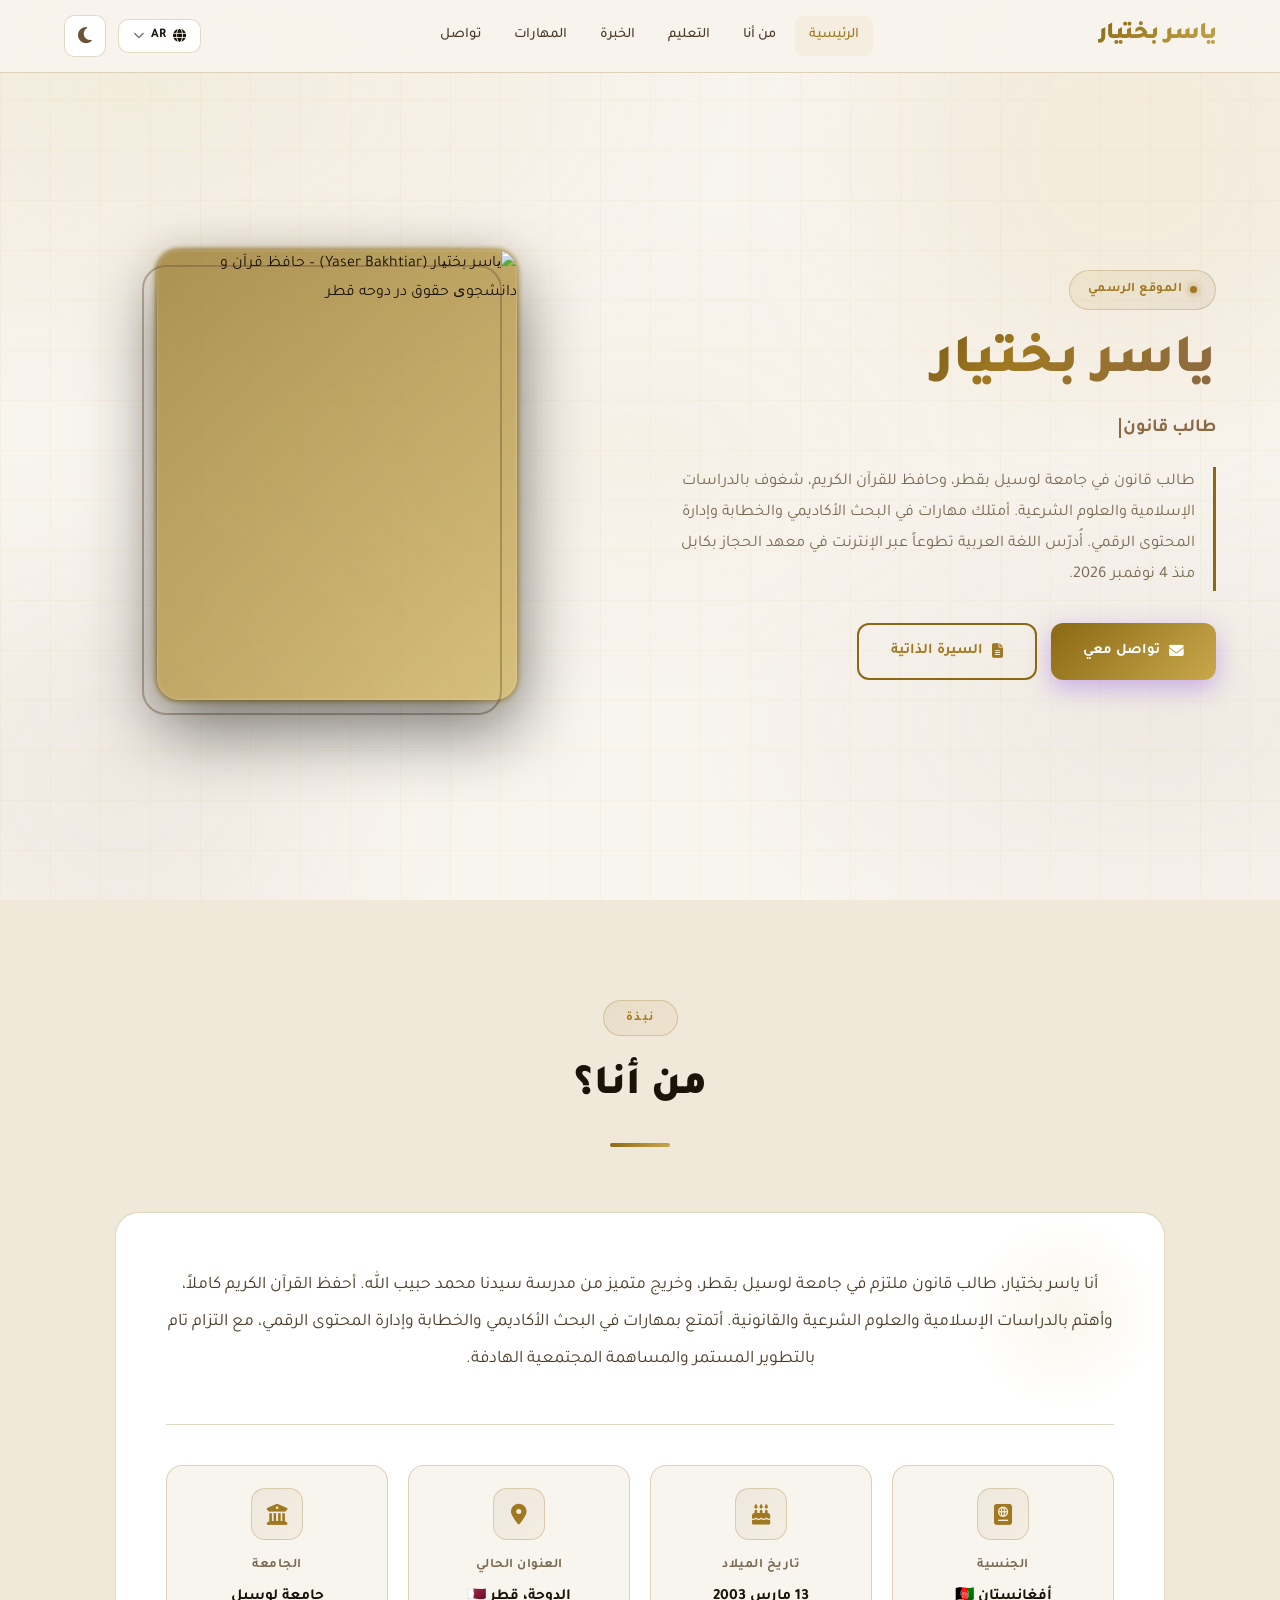
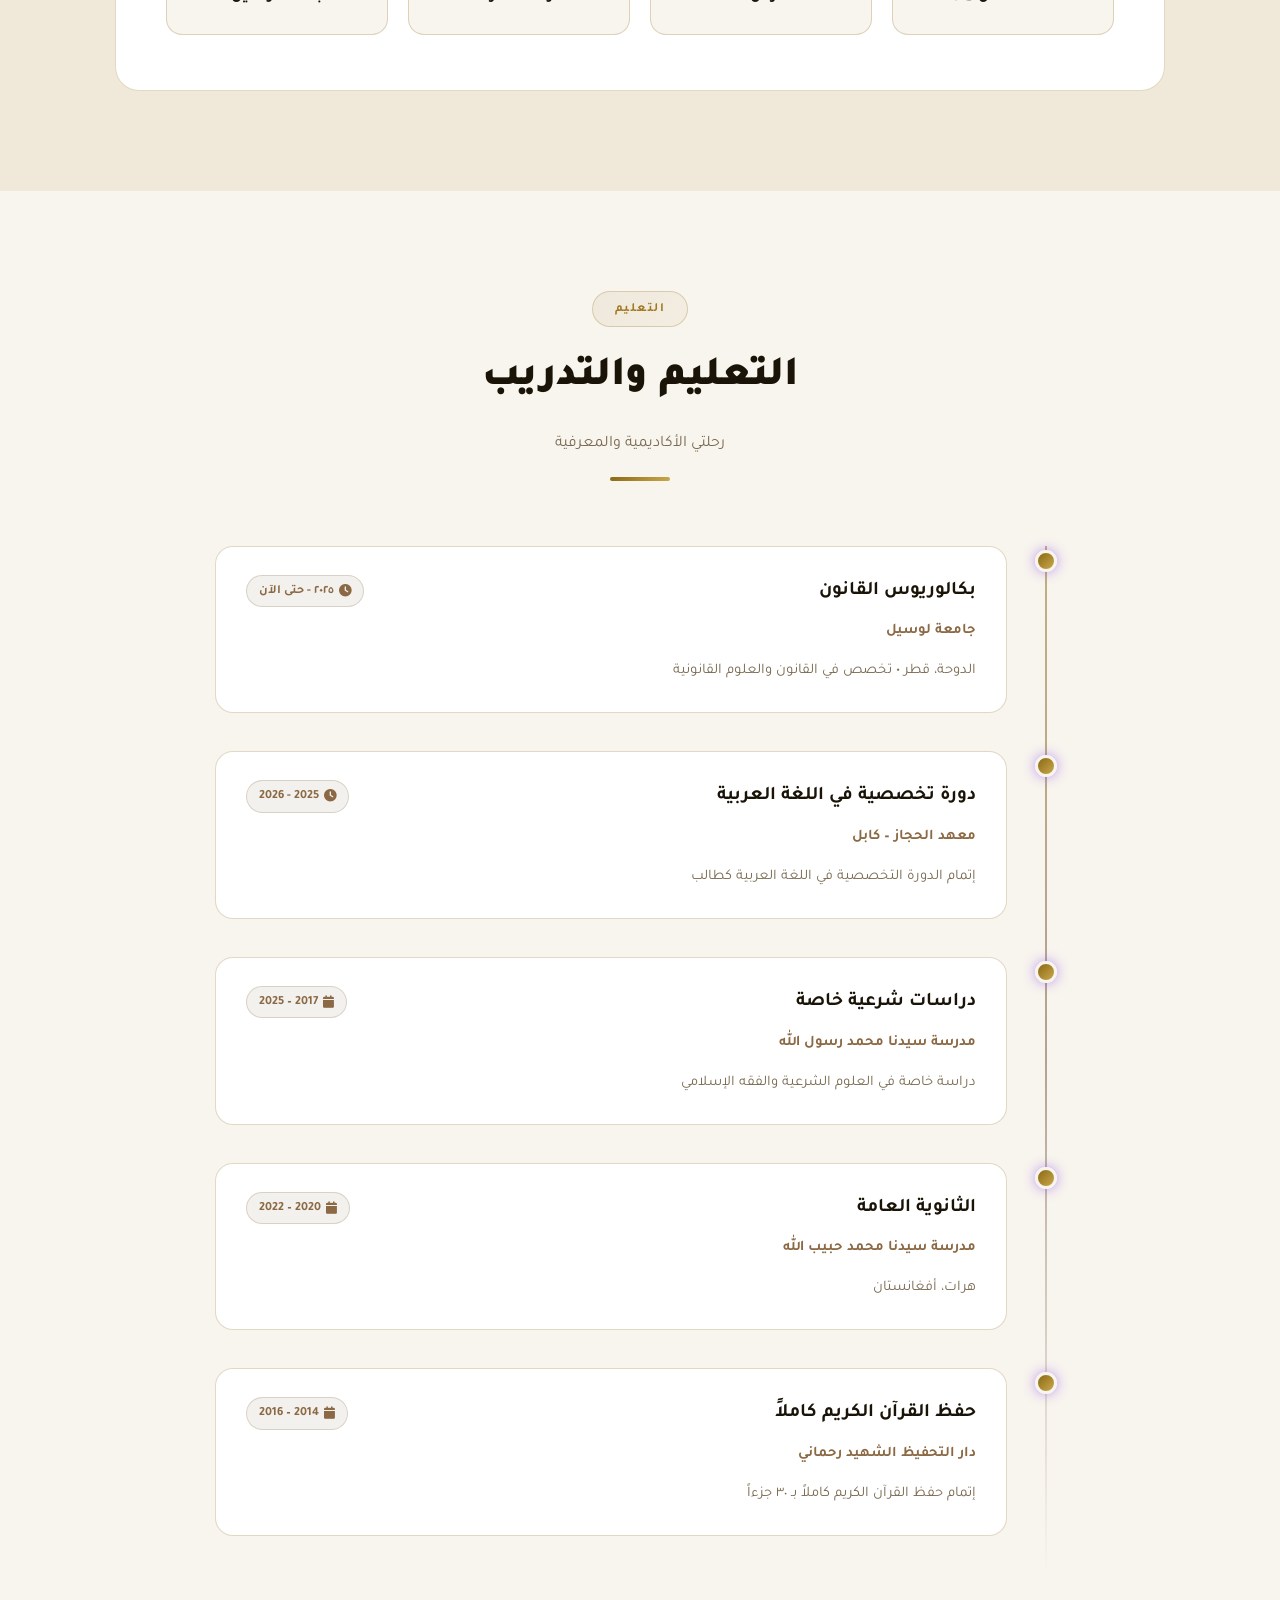
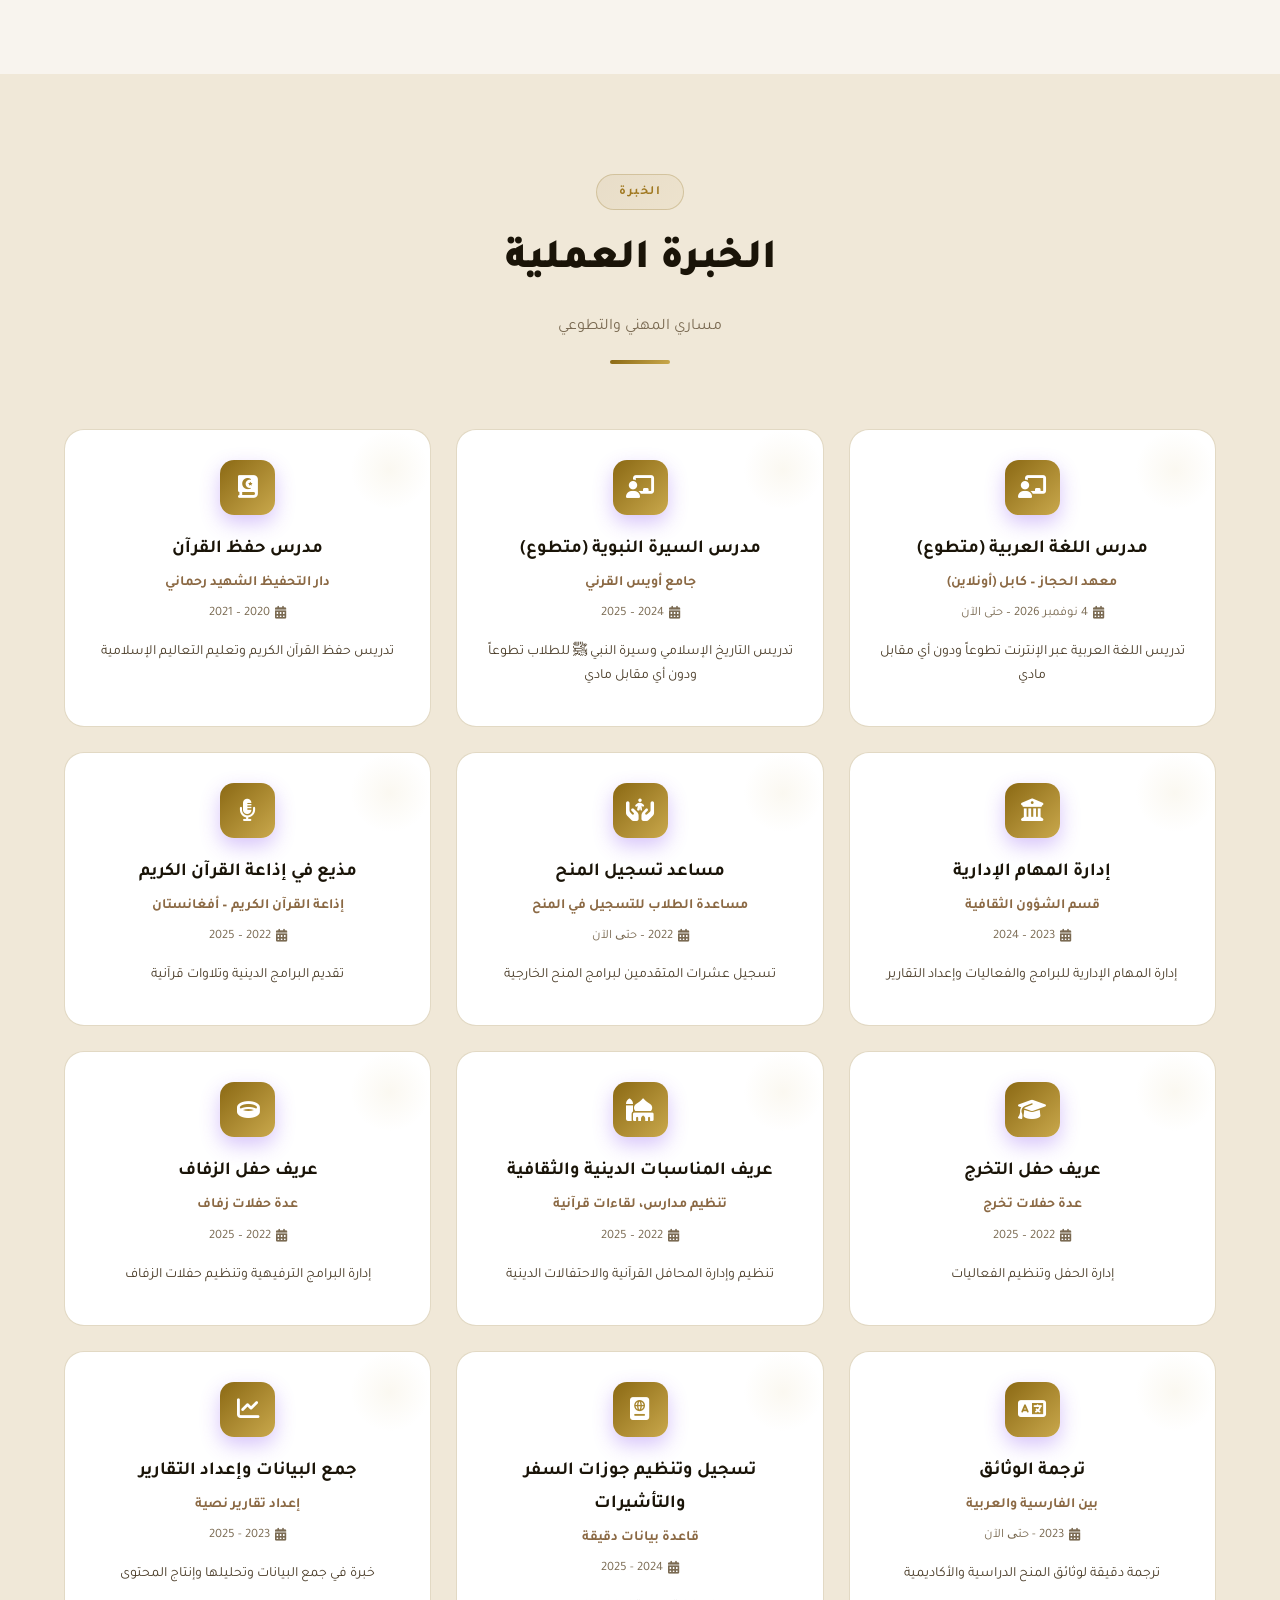
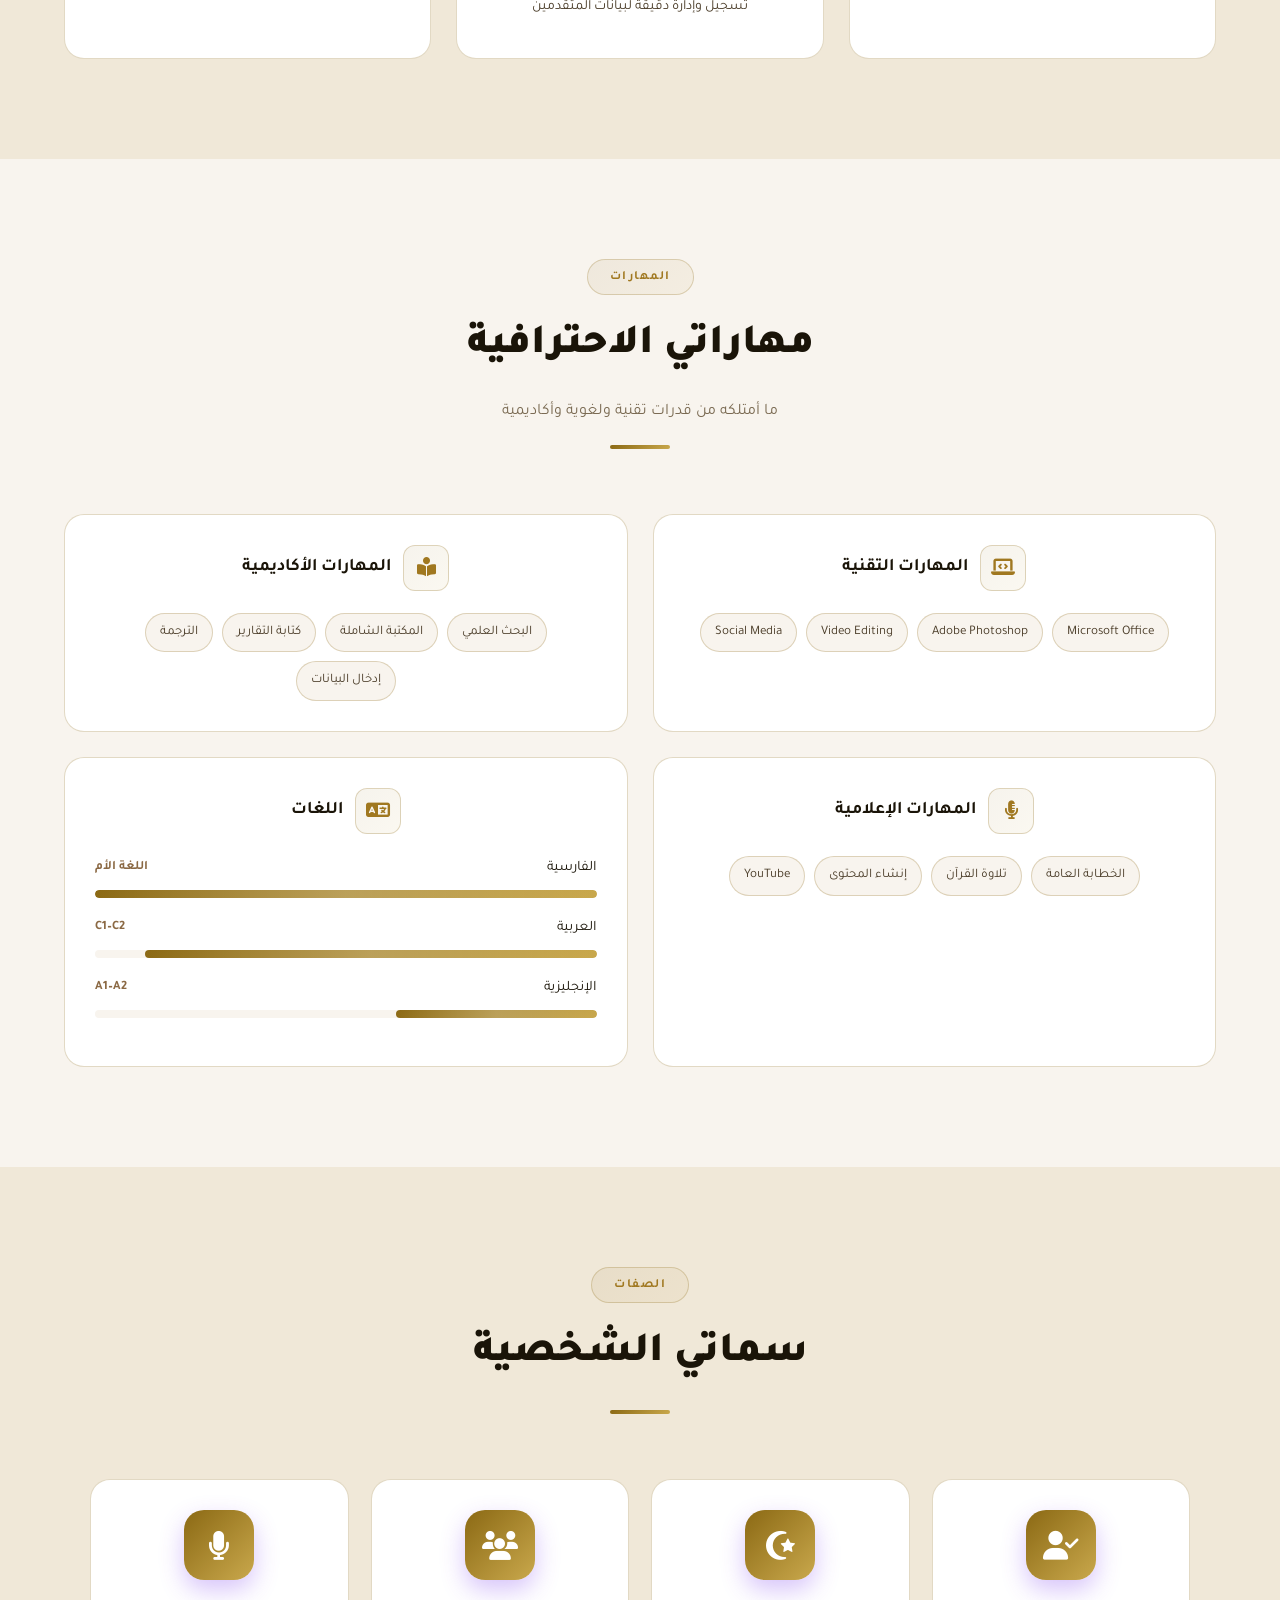
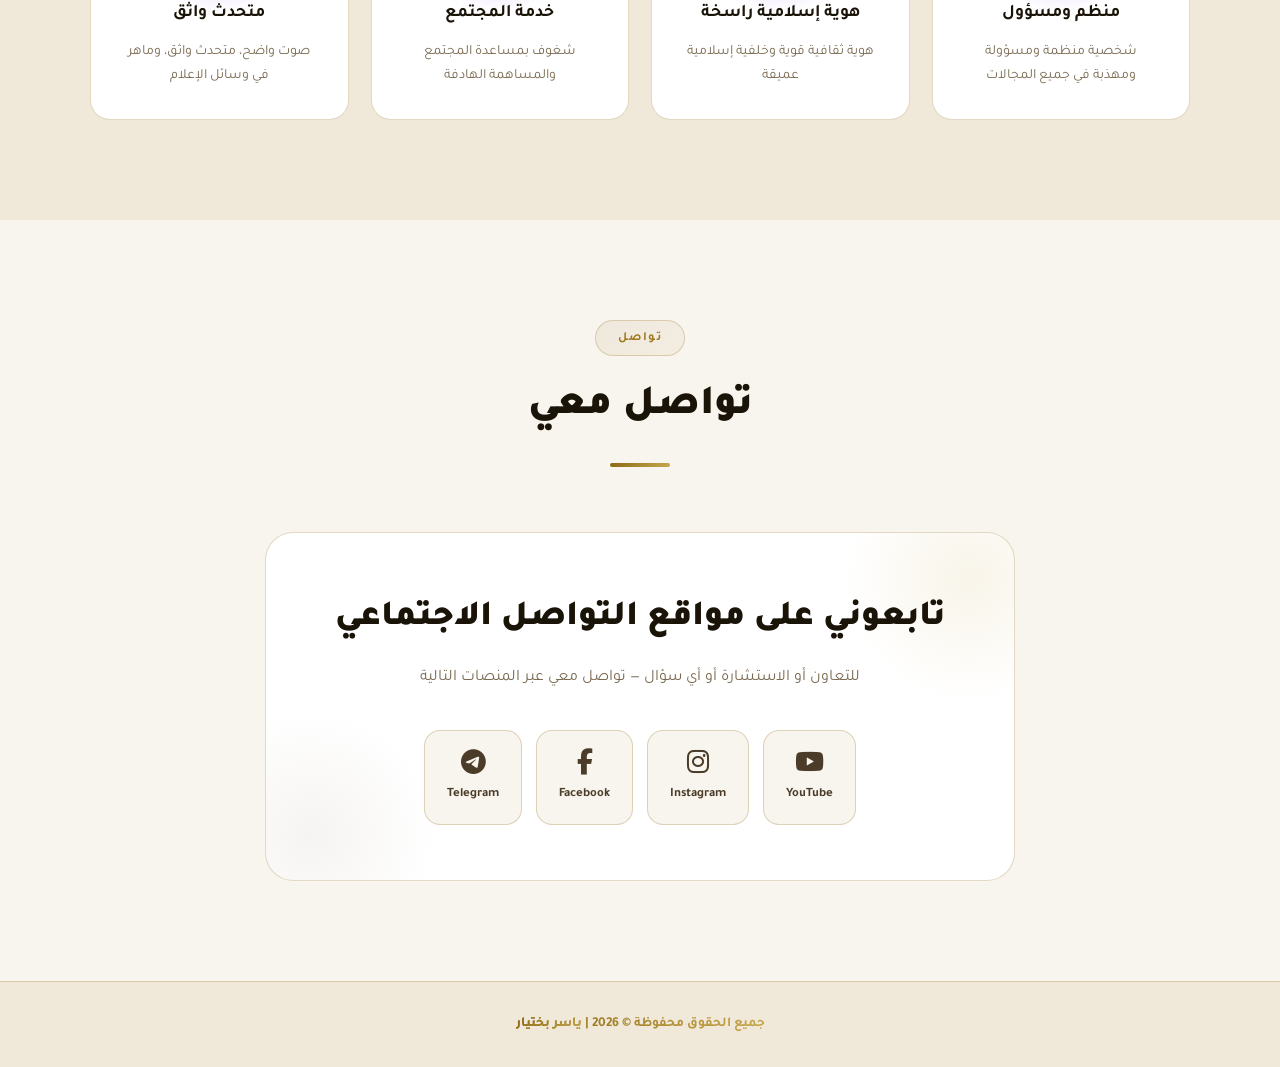
==== commit 80652fc3: "Add files via upload" ====
--- a/ar/index.html
+++ b/ar/index.html
@@ -6,7 +6,7 @@
 <meta charset="utf-8"/>
 <meta content="width=device-width, initial-scale=1.0" name="viewport"/>
 <title>ياسر بختيار | Yaser Bakhtiar – حافظ للقرآن الكريم وطالب قانون في الدوحة، قطر</title>
-<meta content="الموقع الرسمي لياسر بختيار (Yaser Bakhtiar / یاسر بختیار)، حافظ للقرآن الكريم كاملاً وطالب قانون في جامعة لوسيل بقطر ومدرس متطوع في معهد الحجاز بالدوحة. لا علاقة له بالمغني الإيراني ياسر بختياري." name="description"/>
+<meta content="الموقع الرسمي لياسر بختيار (Yaser Bakhtiar / یاسر بختیار)، حافظ للقرآن الكريم كاملاً وطالب قانون في جامعة لوسيل بقطر ومدرس متطوع للغة العربية عبر الإنترنت في معهد الحجاز بكابل." name="description"/>
 <meta content="Yaser Bakhtiar | یاسر بختیار | ياسر بختيار" name="author"/>
 <meta content="index, follow, max-image-preview:large, max-snippet:-1" name="robots"/>
 <meta content="#c9a84c" name="theme-color"/>
@@ -18,7 +18,7 @@
 <meta content="website" property="og:type"/>
 <meta content="Yaser Bakhtiar | یاسر بختیار" property="og:site_name"/>
 <meta content="ياسر بختيار | Yaser Bakhtiar – حافظ للقرآن الكريم وطالب قانون في الدوحة، قطر" property="og:title"/>
-<meta content="الموقع الرسمي لياسر بختيار (Yaser Bakhtiar / یاسر بختیار)، حافظ للقرآن الكريم كاملاً وطالب قانون في جامعة لوسيل بقطر ومدرس متطوع في معهد الحجاز بالدوحة. لا علاقة له بالمغني الإيراني ياسر بختياري." property="og:description"/>
+<meta content="الموقع الرسمي لياسر بختيار (Yaser Bakhtiar / یاسر بختیار)، حافظ للقرآن الكريم كاملاً وطالب قانون في جامعة لوسيل بقطر ومدرس متطوع للغة العربية عبر الإنترنت في معهد الحجاز بكابل." property="og:description"/>
 <meta content="https://yaserbakhtiar.tr/ar/" property="og:url"/>
 <meta content="https://yaserbakhtiar.tr/profile.jpg" property="og:image"/>
 <meta content="ar_AR" property="og:locale"/><meta content="fa_IR" property="og:locale:alternate"/><meta content="en_US" property="og:locale:alternate"/>
@@ -26,9 +26,9 @@
 
 <meta content="summary_large_image" name="twitter:card"/>
 <meta content="ياسر بختيار | Yaser Bakhtiar – حافظ للقرآن الكريم وطالب قانون في الدوحة، قطر" name="twitter:title"/>
-<meta content="الموقع الرسمي لياسر بختيار (Yaser Bakhtiar / یاسر بختیار)، حافظ للقرآن الكريم كاملاً وطالب قانون في جامعة لوسيل بقطر ومدرس متطوع في معهد الحجاز بالدوحة. لا علاقة له بالمغني الإيراني ياسر بختياري." name="twitter:description"/>
+<meta content="الموقع الرسمي لياسر بختيار (Yaser Bakhtiar / یاسر بختیار)، حافظ للقرآن الكريم كاملاً وطالب قانون في جامعة لوسيل بقطر ومدرس متطوع للغة العربية عبر الإنترنت في معهد الحجاز بكابل." name="twitter:description"/>
 <meta content="https://yaserbakhtiar.tr/profile.jpg" name="twitter:image"/>
-<script type="application/ld+json">{"@context": "https://schema.org", "@graph": [{"@type": "WebSite", "@id": "https://yaserbakhtiar.tr/#website", "url": "https://yaserbakhtiar.tr/", "name": "Yaser Bakhtiar", "alternateName": ["یاسر بختیار", "ياسر بختيار"], "inLanguage": ["fa", "ar", "en"], "publisher": {"@id": "https://yaserbakhtiar.tr/#person"}}, {"@type": "Person", "@id": "https://yaserbakhtiar.tr/#person", "name": "Yaser Bakhtiar", "alternateName": ["یاسر بختیار", "ياسر بختيار", "Yasser Bakhtiar", "Yaser Bakhtyar"], "url": "https://yaserbakhtiar.tr/", "image": "https://yaserbakhtiar.tr/profile.jpg", "mainEntityOfPage": "https://yaserbakhtiar.tr/ar/", "jobTitle": "Law Student, Quran Hafiz and Volunteer Teacher", "description": "Yaser Bakhtiar is an Afghan Hafiz of the Holy Quran (all 30 parts), a law student at Lusail University in Doha, Qatar, and a volunteer teacher at Al Hijaz Institute since 4 November 2026.", "disambiguatingDescription": "Not the Iranian singer Yaser Bakhtiari (یاسر بختیاری, known as Yas / یاس). This Yaser Bakhtiar (یاسر بختیار, without the final 'i') is an Afghan Quran memorizer and law student living in Doha, Qatar.", "nationality": {"@type": "Country", "name": "Afghanistan"}, "homeLocation": {"@type": "Place", "name": "Doha, Qatar"}, "affiliation": [{"@type": "CollegeOrUniversity", "name": "Lusail University", "address": {"@type": "PostalAddress", "addressLocality": "Doha", "addressCountry": "QA"}}, {"@type": "EducationalOrganization", "name": "Al Hijaz Institute (معهد الحجاز)", "address": {"@type": "PostalAddress", "addressLocality": "Doha", "addressCountry": "QA"}}], "alumniOf": {"@type": "School", "name": "Sayedena Mohammad Habibullah School", "address": {"@type": "PostalAddress", "addressLocality": "Herat", "addressCountry": "AF"}}, "knowsAbout": ["Quran memorization", "Quranic recitation", "Law", "Islamic studies", "Translation Persian Arabic"], "knowsLanguage": ["fa", "ar", "en"], "sameAs": ["https://www.youtube.com/channel/UCwWABAJMeEE0nfGBIyNd6AA", "https://www.instagram.com/yaserbakhtiar.af", "https://www.facebook.com/yaserbakhtiar.af", "https://t.me/Yaser_Bakhtiar"]}, {"@type": "ProfilePage", "@id": "https://yaserbakhtiar.tr/ar/#profile", "url": "https://yaserbakhtiar.tr/ar/", "name": "ياسر بختيار | Yaser Bakhtiar – حافظ للقرآن الكريم وطالب قانون في الدوحة، قطر", "inLanguage": "ar", "mainEntity": {"@id": "https://yaserbakhtiar.tr/#person"}}]}</script>
+<script type="application/ld+json">{"@context": "https://schema.org", "@graph": [{"@type": "WebSite", "@id": "https://yaserbakhtiar.tr/#website", "url": "https://yaserbakhtiar.tr/", "name": "Yaser Bakhtiar", "alternateName": ["یاسر بختیار", "ياسر بختيار"], "inLanguage": ["fa", "ar", "en"], "publisher": {"@id": "https://yaserbakhtiar.tr/#person"}}, {"@type": "Person", "@id": "https://yaserbakhtiar.tr/#person", "name": "Yaser Bakhtiar", "alternateName": ["یاسر بختیار", "ياسر بختيار", "Yasser Bakhtiar", "Yaser Bakhtyar"], "url": "https://yaserbakhtiar.tr/", "image": "https://yaserbakhtiar.tr/profile.jpg", "mainEntityOfPage": "https://yaserbakhtiar.tr/ar/", "jobTitle": "Law Student, Quran Hafiz and Volunteer Teacher", "description": "Yaser Bakhtiar is an Afghan Hafiz of the Holy Quran (all 30 parts), a law student at Lusail University in Doha, Qatar, and an online volunteer Arabic language teacher at Al Hijaz Institute in Kabul since 4 November 2026.", "disambiguatingDescription": "Not the Iranian singer Yaser Bakhtiari (یاسر بختیاری, known as Yas / یاس). This Yaser Bakhtiar (یاسر بختیار, without the final 'i') is an Afghan Quran memorizer and law student living in Doha, Qatar.", "nationality": {"@type": "Country", "name": "Afghanistan"}, "homeLocation": {"@type": "Place", "name": "Doha, Qatar"}, "affiliation": [{"@type": "CollegeOrUniversity", "name": "Lusail University", "address": {"@type": "PostalAddress", "addressLocality": "Doha", "addressCountry": "QA"}}, {"@type": "EducationalOrganization", "name": "Al Hijaz Institute (معهد الحجاز)", "address": {"@type": "PostalAddress", "addressLocality": "Kabul", "addressCountry": "AF"}}], "alumniOf": {"@type": "School", "name": "Sayedena Mohammad Habibullah School", "address": {"@type": "PostalAddress", "addressLocality": "Herat", "addressCountry": "AF"}}, "knowsAbout": ["Quran memorization", "Quranic recitation", "Law", "Islamic studies", "Translation Persian Arabic"], "knowsLanguage": ["fa", "ar", "en"], "sameAs": ["https://www.youtube.com/channel/UCwWABAJMeEE0nfGBIyNd6AA", "https://www.instagram.com/yaserbakhtiar.af", "https://www.facebook.com/yaserbakhtiar.af", "https://t.me/Yaser_Bakhtiar"]}, {"@type": "ProfilePage", "@id": "https://yaserbakhtiar.tr/ar/#profile", "url": "https://yaserbakhtiar.tr/ar/", "name": "ياسر بختيار | Yaser Bakhtiar – حافظ للقرآن الكريم وطالب قانون في الدوحة، قطر", "inLanguage": "ar", "mainEntity": {"@id": "https://yaserbakhtiar.tr/#person"}}]}</script>
 <link href="https://fonts.googleapis.com" rel="preconnect"/>
 <link crossorigin="" href="https://fonts.gstatic.com" rel="preconnect"/>
 <link href="https://fonts.googleapis.com/css2?family=Tajawal:wght@300;400;500;700;900&amp;family=Inter:wght@300;400;500;600;700;800&amp;display=swap" rel="stylesheet"/>
@@ -550,13 +550,6 @@
         }
         .info-item p { font-size: 0.97rem; color: var(--text-primary); font-weight: 600; }
 
-        .disambig {
-            margin-block-start: 30px; padding: 16px 22px; position: relative; z-index: 1;
-            border-inline-start: 3px solid var(--accent); background: var(--accent-gradient-soft);
-            border-radius: var(--radius-sm); font-size: 0.95rem; line-height: 1.9; color: var(--text-secondary);
-        }
-        .disambig strong { color: var(--text-primary); }
-
         /* ===== EDUCATION ===== */
         .education { background: var(--bg-primary); }
         .timeline { max-width: 850px; margin-inline: auto; position: relative; }
@@ -922,7 +915,7 @@
 <span aria-live="polite" class="typing-wrapper" id="typing-text"></span><span aria-hidden="true" class="typing-cursor"></span>
 </p>
 <p class="hero-desc">
-<span class="lang-ar">طالب قانون في جامعة لوسيل بقطر، وحافظ للقرآن الكريم، شغوف بالدراسات الإسلامية والعلوم الشرعية. أمتلك مهارات في البحث الأكاديمي والخطابة وإدارة المحتوى الرقمي. أُدرّس حالياً تطوعاً في معهد الحجاز بالدوحة منذ 4 نوفمبر 2026.</span>
+<span class="lang-ar">طالب قانون في جامعة لوسيل بقطر، وحافظ للقرآن الكريم، شغوف بالدراسات الإسلامية والعلوم الشرعية. أمتلك مهارات في البحث الأكاديمي والخطابة وإدارة المحتوى الرقمي. أُدرّس اللغة العربية تطوعاً عبر الإنترنت في معهد الحجاز بكابل منذ 4 نوفمبر 2026.</span>
 
 
 </p>
@@ -959,11 +952,6 @@
 <div class="about-inner reveal delay-2">
 <p class="about-text">
 <span class="lang-ar">أنا ياسر بختيار، طالب قانون ملتزم في جامعة لوسيل بقطر، وخريج متميز من مدرسة سيدنا محمد حبيب الله. أحفظ القرآن الكريم كاملاً، وأهتم بالدراسات الإسلامية والعلوم الشرعية والقانونية. أتمتع بمهارات في البحث الأكاديمي والخطابة وإدارة المحتوى الرقمي، مع التزام تام بالتطوير المستمر والمساهمة المجتمعية الهادفة.</span>
-
-
-</p>
-<p class="disambig">
-<span class="lang-ar"><strong>ملاحظة للتمييز:</strong> أنا ياسر بختيار (بدون «ي» في آخر الاسم)، أفغاني مقيم في الدوحة بقطر، حافظ للقرآن الكريم وطالب قانون في جامعة لوسيل. ليست لي علاقة بالمغني الإيراني ياس (ياسر بختياري).</span>
 
 
 </p>
@@ -1018,12 +1006,12 @@
 <div class="timeline-card">
 <div class="timeline-card-head">
 <div>
-<h3><span class="lang-ar">تعلم اللغة العربية</span></h3>
-<p class="institution"><span class="lang-ar">معهد الحجاز</span></p>
+<h3><span class="lang-ar">دورة تخصصية في اللغة العربية</span></h3>
+<p class="institution"><span class="lang-ar">معهد الحجاز – كابل</span></p>
 </div>
 <span class="period-badge"><i aria-hidden="true" class="fas fa-clock"></i><span class="lang-ar">2025 - 2026</span></span>
 </div>
-<p><span class="lang-ar">دراسة متقدمة في اللغة العربية</span></p>
+<p><span class="lang-ar">إتمام الدورة التخصصية في اللغة العربية كطالب</span></p>
 </div>
 </article>
 <article class="timeline-item reveal delay-2">
@@ -1078,17 +1066,17 @@
 <div class="exp-grid">
 <article class="exp-card reveal">
 <div aria-hidden="true" class="exp-icon"><i class="fas fa-chalkboard-user"></i></div>
-<h3><span class="lang-ar">مدرس متطوع</span></h3>
-<p class="exp-company"><span class="lang-ar">معهد الحجاز – الدوحة</span></p>
+<h3><span class="lang-ar">مدرس اللغة العربية (متطوع)</span></h3>
+<p class="exp-company"><span class="lang-ar">معهد الحجاز – كابل (أونلاين)</span></p>
 <span class="exp-period"><i aria-hidden="true" class="fas fa-calendar-alt"></i> <span class="lang-ar">4 نوفمبر 2026 – حتى الآن</span></span>
-<ul><li><span class="lang-ar">تدريس تطوعي في المعهد</span></li></ul>
+<ul><li><span class="lang-ar">تدريس اللغة العربية عبر الإنترنت تطوعاً ودون أي مقابل مادي</span></li></ul>
 </article>
 <article class="exp-card reveal">
 <div aria-hidden="true" class="exp-icon"><i class="fas fa-chalkboard-teacher"></i></div>
-<h3><span class="lang-ar">مدرس السيرة النبوية</span></h3>
+<h3><span class="lang-ar">مدرس السيرة النبوية (متطوع)</span></h3>
 <p class="exp-company"><span class="lang-ar">جامع أويس القرني</span></p>
 <span class="exp-period"><i aria-hidden="true" class="fas fa-calendar-alt"></i> 2024 – 2025</span>
-<ul><li><span class="lang-ar">تدريس التاريخ الإسلامي وسيرة النبي ﷺ للطلاب</span></li></ul>
+<ul><li><span class="lang-ar">تدريس التاريخ الإسلامي وسيرة النبي ﷺ للطلاب تطوعاً ودون أي مقابل مادي</span></li></ul>
 </article>
 <article class="exp-card reveal delay-1">
 <div aria-hidden="true" class="exp-icon"><i class="fas fa-book-quran"></i></div>
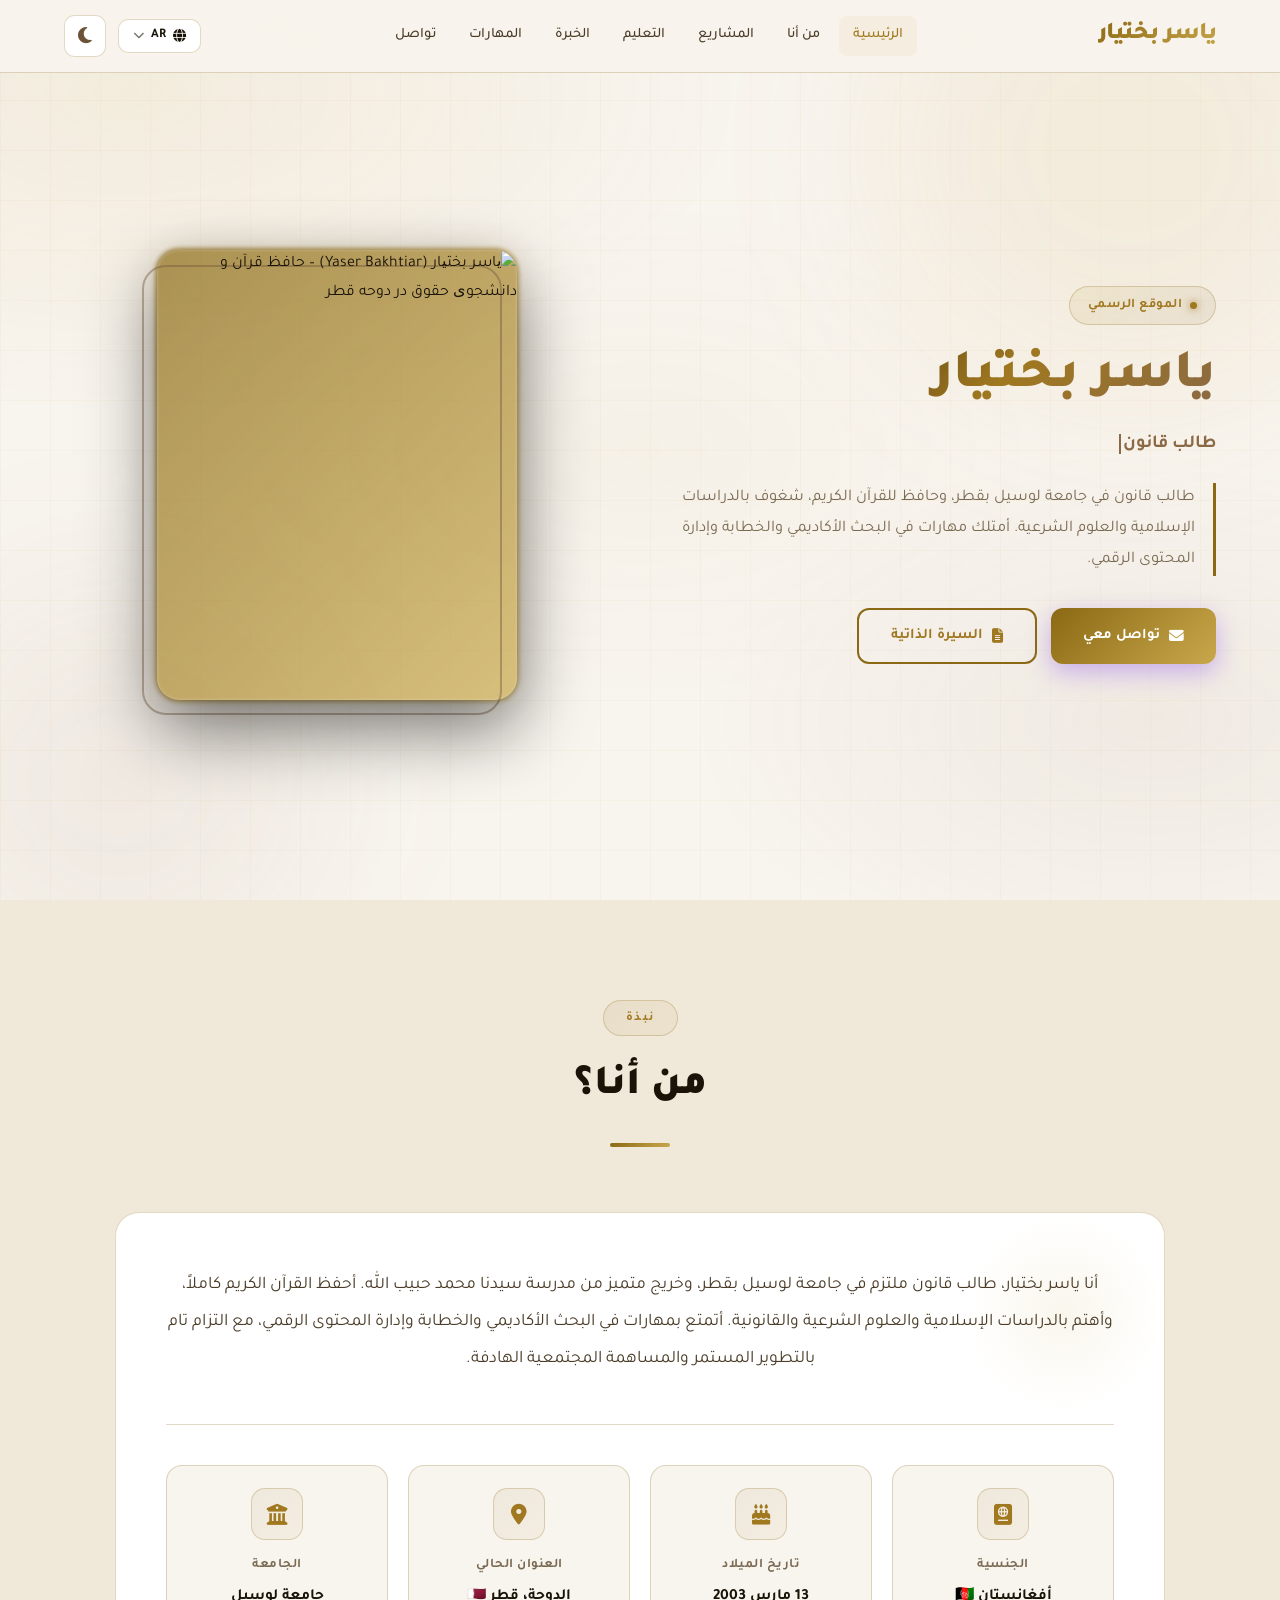
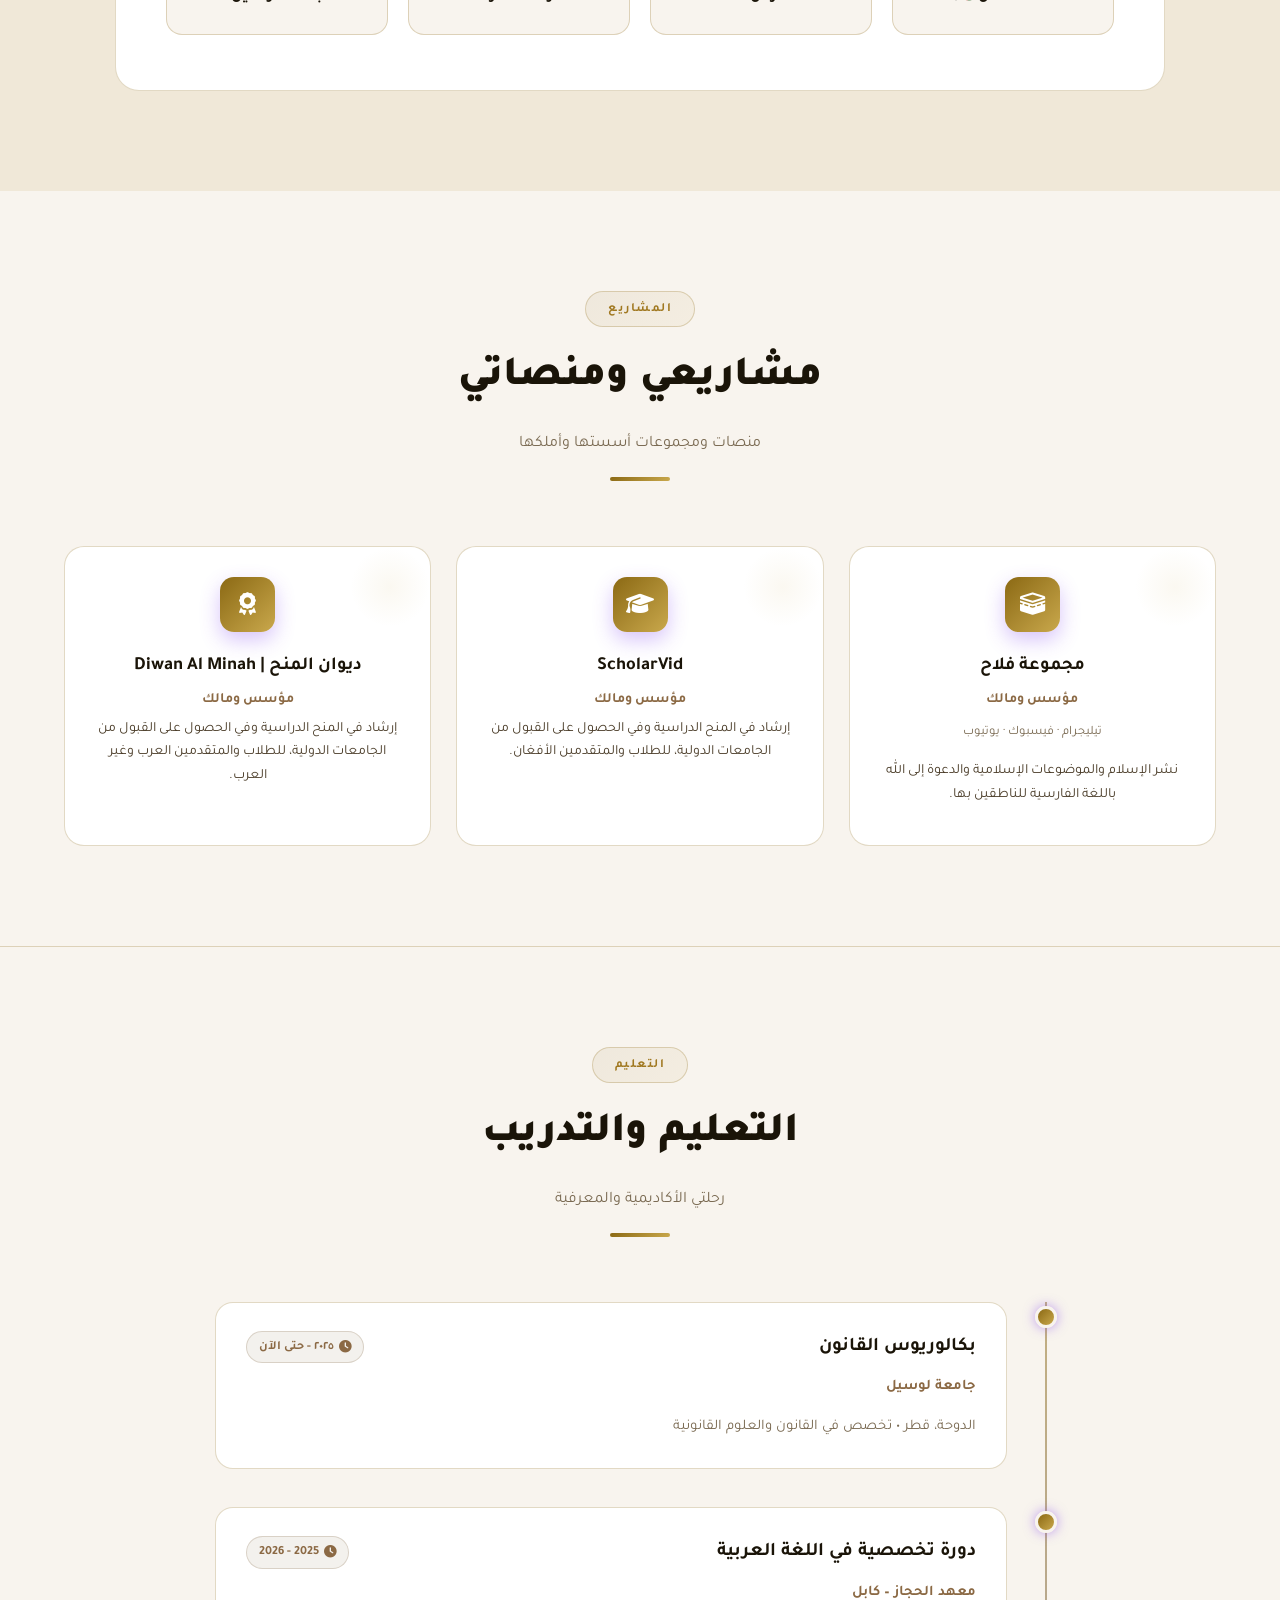
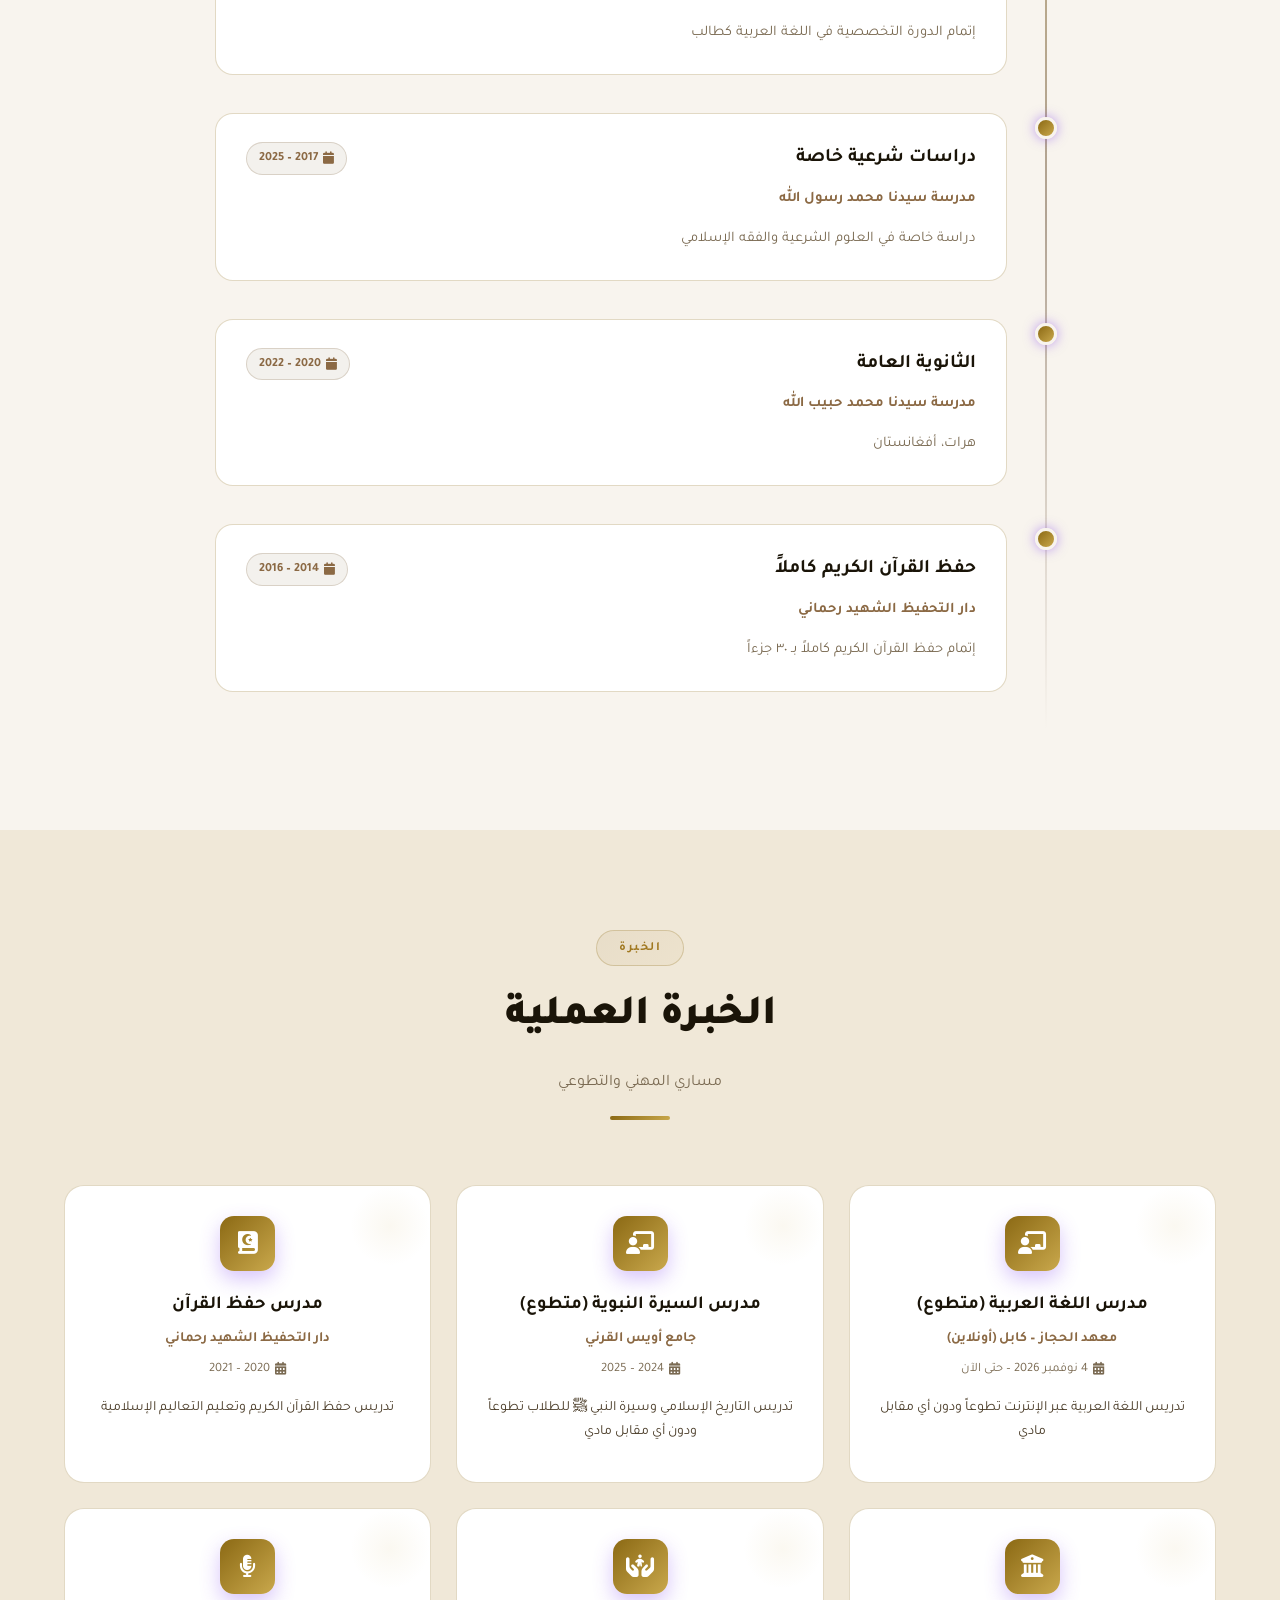
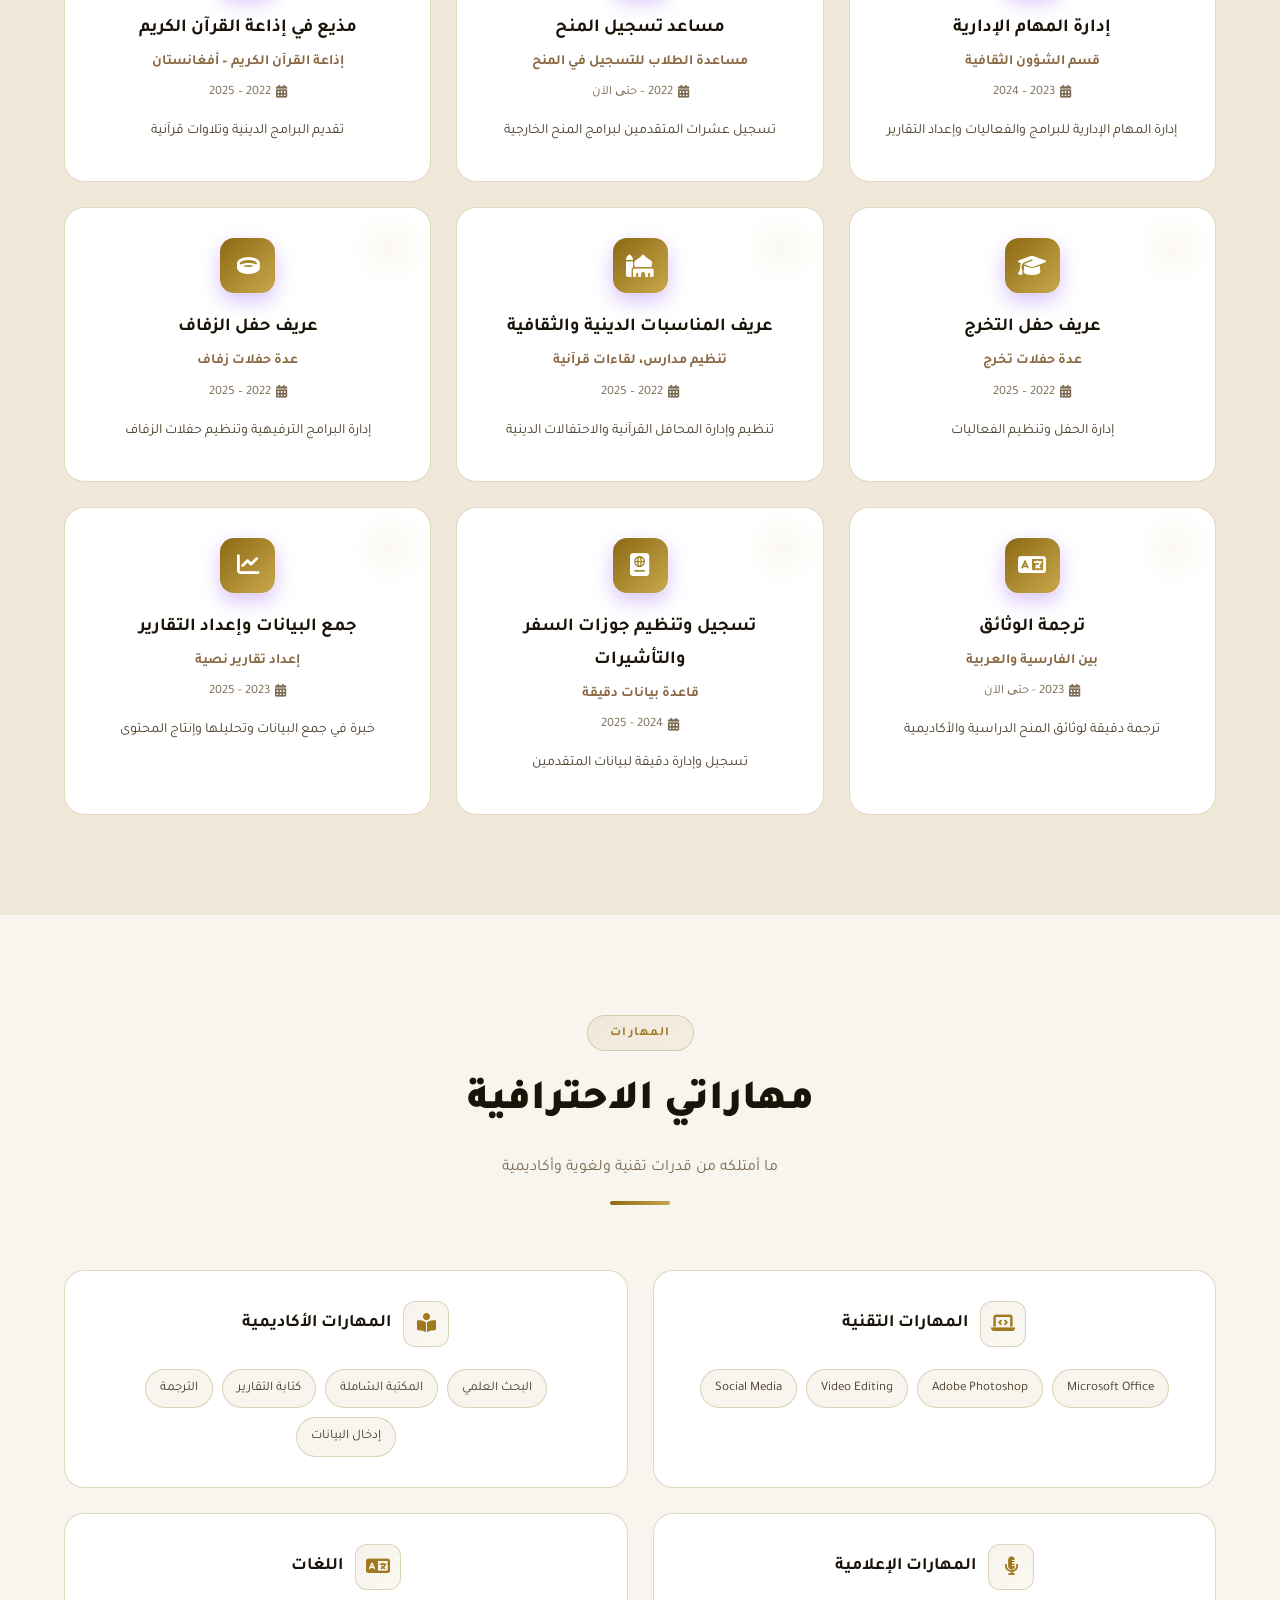
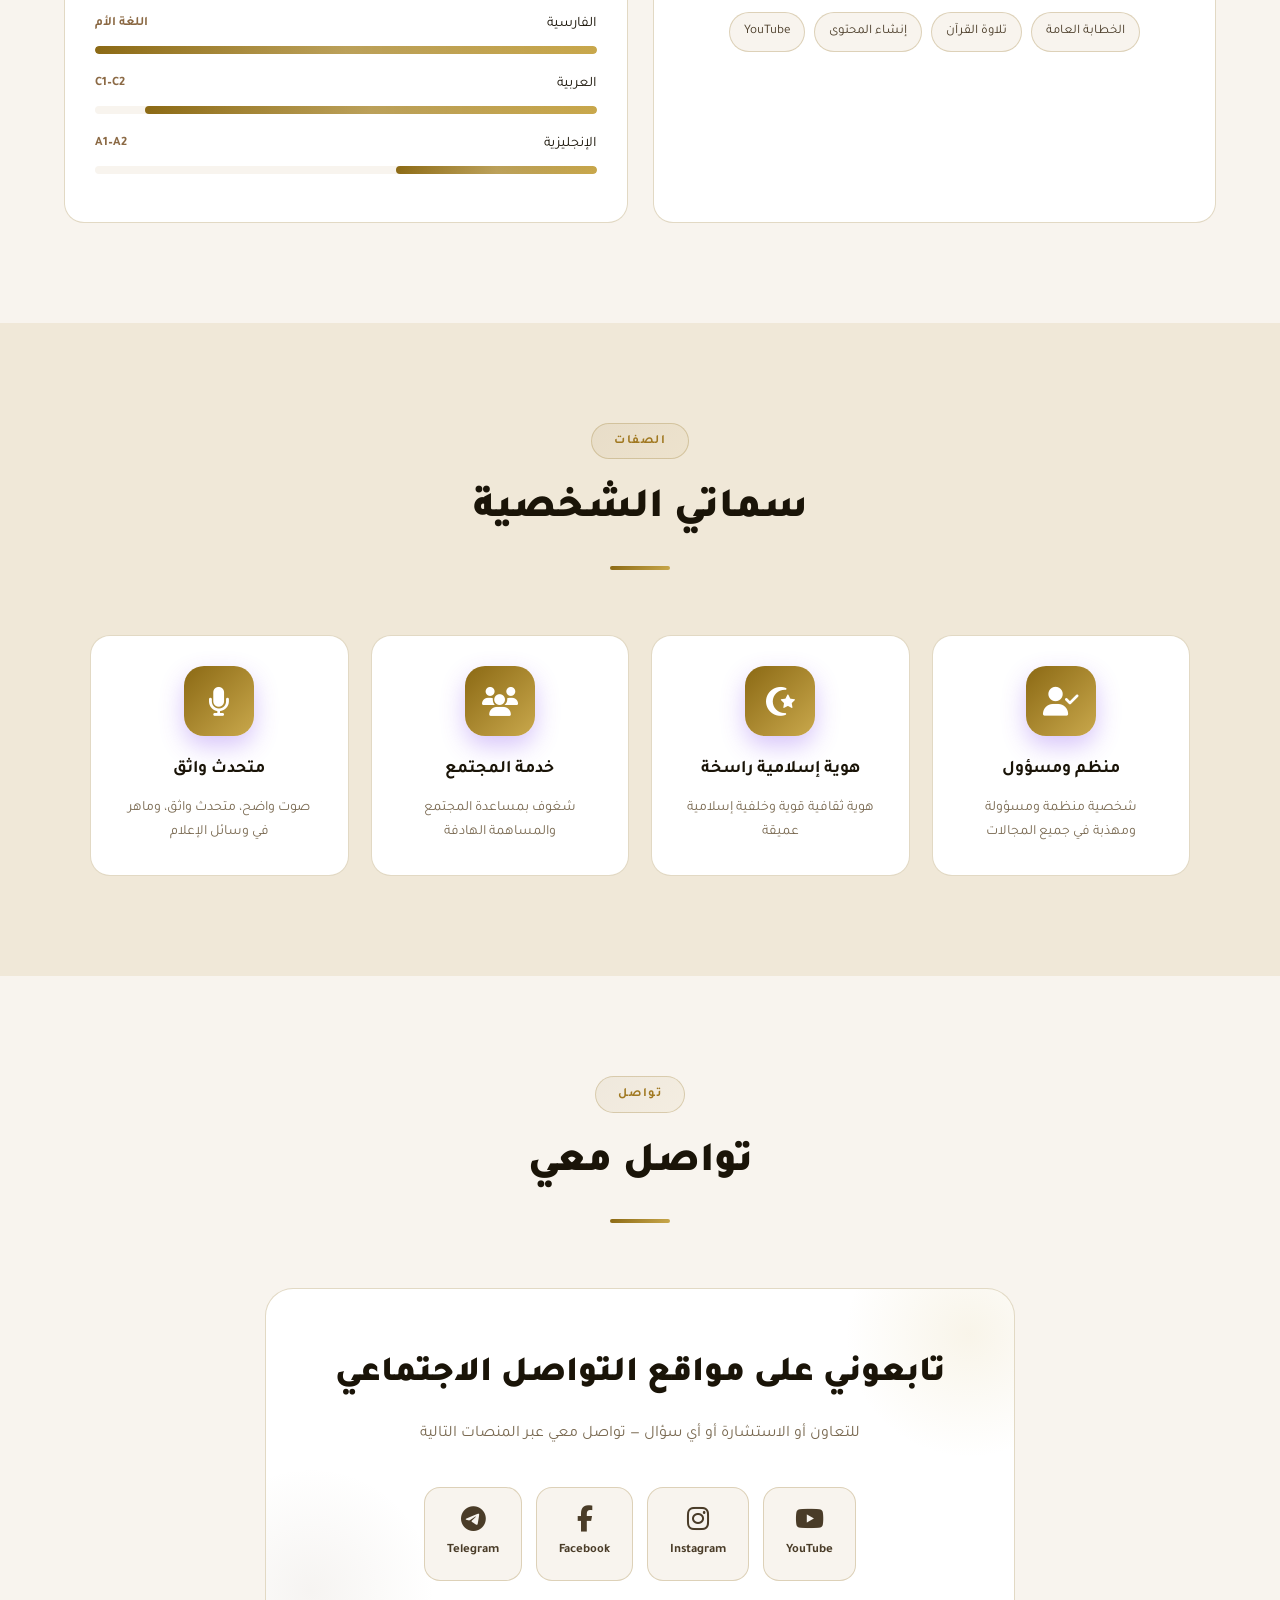
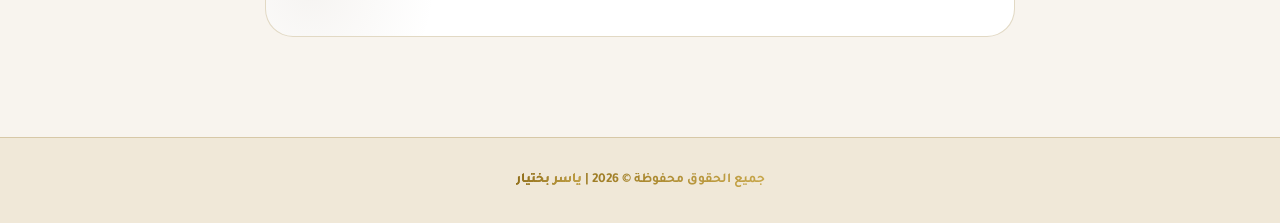
==== commit 141e3ecf: "Add files via upload" ====
--- a/ar/index.html
+++ b/ar/index.html
@@ -6,7 +6,7 @@
 <meta charset="utf-8"/>
 <meta content="width=device-width, initial-scale=1.0" name="viewport"/>
 <title>ياسر بختيار | Yaser Bakhtiar – حافظ للقرآن الكريم وطالب قانون في الدوحة، قطر</title>
-<meta content="الموقع الرسمي لياسر بختيار (Yaser Bakhtiar / یاسر بختیار)، حافظ للقرآن الكريم كاملاً وطالب قانون في جامعة لوسيل بقطر ومدرس متطوع للغة العربية عبر الإنترنت في معهد الحجاز بكابل." name="description"/>
+<meta content="الموقع الرسمي لياسر بختيار (Yaser Bakhtiar): حافظ للقرآن الكريم وطالب قانون في جامعة لوسيل بقطر، وباحث في الدراسات الإسلامية." name="description"/>
 <meta content="Yaser Bakhtiar | یاسر بختیار | ياسر بختيار" name="author"/>
 <meta content="index, follow, max-image-preview:large, max-snippet:-1" name="robots"/>
 <meta content="#c9a84c" name="theme-color"/>
@@ -18,7 +18,7 @@
 <meta content="website" property="og:type"/>
 <meta content="Yaser Bakhtiar | یاسر بختیار" property="og:site_name"/>
 <meta content="ياسر بختيار | Yaser Bakhtiar – حافظ للقرآن الكريم وطالب قانون في الدوحة، قطر" property="og:title"/>
-<meta content="الموقع الرسمي لياسر بختيار (Yaser Bakhtiar / یاسر بختیار)، حافظ للقرآن الكريم كاملاً وطالب قانون في جامعة لوسيل بقطر ومدرس متطوع للغة العربية عبر الإنترنت في معهد الحجاز بكابل." property="og:description"/>
+<meta content="الموقع الرسمي لياسر بختيار (Yaser Bakhtiar): حافظ للقرآن الكريم وطالب قانون في جامعة لوسيل بقطر، وباحث في الدراسات الإسلامية." property="og:description"/>
 <meta content="https://yaserbakhtiar.tr/ar/" property="og:url"/>
 <meta content="https://yaserbakhtiar.tr/profile.jpg" property="og:image"/>
 <meta content="ar_AR" property="og:locale"/><meta content="fa_IR" property="og:locale:alternate"/><meta content="en_US" property="og:locale:alternate"/>
@@ -26,9 +26,9 @@
 
 <meta content="summary_large_image" name="twitter:card"/>
 <meta content="ياسر بختيار | Yaser Bakhtiar – حافظ للقرآن الكريم وطالب قانون في الدوحة، قطر" name="twitter:title"/>
-<meta content="الموقع الرسمي لياسر بختيار (Yaser Bakhtiar / یاسر بختیار)، حافظ للقرآن الكريم كاملاً وطالب قانون في جامعة لوسيل بقطر ومدرس متطوع للغة العربية عبر الإنترنت في معهد الحجاز بكابل." name="twitter:description"/>
+<meta content="الموقع الرسمي لياسر بختيار (Yaser Bakhtiar): حافظ للقرآن الكريم وطالب قانون في جامعة لوسيل بقطر، وباحث في الدراسات الإسلامية." name="twitter:description"/>
 <meta content="https://yaserbakhtiar.tr/profile.jpg" name="twitter:image"/>
-<script type="application/ld+json">{"@context": "https://schema.org", "@graph": [{"@type": "WebSite", "@id": "https://yaserbakhtiar.tr/#website", "url": "https://yaserbakhtiar.tr/", "name": "Yaser Bakhtiar", "alternateName": ["یاسر بختیار", "ياسر بختيار"], "inLanguage": ["fa", "ar", "en"], "publisher": {"@id": "https://yaserbakhtiar.tr/#person"}}, {"@type": "Person", "@id": "https://yaserbakhtiar.tr/#person", "name": "Yaser Bakhtiar", "alternateName": ["یاسر بختیار", "ياسر بختيار", "Yasser Bakhtiar", "Yaser Bakhtyar"], "url": "https://yaserbakhtiar.tr/", "image": "https://yaserbakhtiar.tr/profile.jpg", "mainEntityOfPage": "https://yaserbakhtiar.tr/ar/", "jobTitle": "Law Student, Quran Hafiz and Volunteer Teacher", "description": "Yaser Bakhtiar is an Afghan Hafiz of the Holy Quran (all 30 parts), a law student at Lusail University in Doha, Qatar, and an online volunteer Arabic language teacher at Al Hijaz Institute in Kabul since 4 November 2026.", "disambiguatingDescription": "Not the Iranian singer Yaser Bakhtiari (یاسر بختیاری, known as Yas / یاس). This Yaser Bakhtiar (یاسر بختیار, without the final 'i') is an Afghan Quran memorizer and law student living in Doha, Qatar.", "nationality": {"@type": "Country", "name": "Afghanistan"}, "homeLocation": {"@type": "Place", "name": "Doha, Qatar"}, "affiliation": [{"@type": "CollegeOrUniversity", "name": "Lusail University", "address": {"@type": "PostalAddress", "addressLocality": "Doha", "addressCountry": "QA"}}, {"@type": "EducationalOrganization", "name": "Al Hijaz Institute (معهد الحجاز)", "address": {"@type": "PostalAddress", "addressLocality": "Kabul", "addressCountry": "AF"}}], "alumniOf": {"@type": "School", "name": "Sayedena Mohammad Habibullah School", "address": {"@type": "PostalAddress", "addressLocality": "Herat", "addressCountry": "AF"}}, "knowsAbout": ["Quran memorization", "Quranic recitation", "Law", "Islamic studies", "Translation Persian Arabic"], "knowsLanguage": ["fa", "ar", "en"], "sameAs": ["https://www.youtube.com/channel/UCwWABAJMeEE0nfGBIyNd6AA", "https://www.instagram.com/yaserbakhtiar.af", "https://www.facebook.com/yaserbakhtiar.af", "https://t.me/Yaser_Bakhtiar"]}, {"@type": "ProfilePage", "@id": "https://yaserbakhtiar.tr/ar/#profile", "url": "https://yaserbakhtiar.tr/ar/", "name": "ياسر بختيار | Yaser Bakhtiar – حافظ للقرآن الكريم وطالب قانون في الدوحة، قطر", "inLanguage": "ar", "mainEntity": {"@id": "https://yaserbakhtiar.tr/#person"}}]}</script>
+<script type="application/ld+json">{"@context": "https://schema.org", "@graph": [{"@type": "WebSite", "@id": "https://yaserbakhtiar.tr/#website", "url": "https://yaserbakhtiar.tr/", "name": "Yaser Bakhtiar", "alternateName": ["یاسر بختیار", "ياسر بختيار"], "inLanguage": ["fa", "ar", "en"], "publisher": {"@id": "https://yaserbakhtiar.tr/#person"}}, {"@type": "Person", "@id": "https://yaserbakhtiar.tr/#person", "name": "Yaser Bakhtiar", "alternateName": ["یاسر بختیار", "ياسر بختيار", "Yasser Bakhtiar", "Yaser Bakhtyar"], "url": "https://yaserbakhtiar.tr/", "image": "https://yaserbakhtiar.tr/profile.jpg", "mainEntityOfPage": "https://yaserbakhtiar.tr/ar/", "jobTitle": "Founder of Falah Group, ScholarVid and Diwan Al Minah; Law Student; Quran Hafiz; Volunteer Teacher", "description": "Yaser Bakhtiar is an Afghan Hafiz of the Holy Quran (all 30 parts), a law student at Lusail University in Doha, Qatar, and an online volunteer Arabic language teacher at Al Hijaz Institute in Kabul since 4 November 2026. He is the founder and owner of Falah Group (Persian Islamic content), ScholarVid (scholarvid.tr, scholarship and international university admission guidance for Afghan students) and Diwan Al Minah (diwanalminah.com, scholarship and international university admission guidance for Arab and non-Arab students).", "disambiguatingDescription": "Not the Iranian singer Yaser Bakhtiari (یاسر بختیاری, known as Yas / یاس). This Yaser Bakhtiar (یاسر بختیار, without the final 'i') is an Afghan Quran memorizer and law student living in Doha, Qatar.", "nationality": {"@type": "Country", "name": "Afghanistan"}, "homeLocation": {"@type": "Place", "name": "Doha, Qatar"}, "affiliation": [{"@type": "CollegeOrUniversity", "name": "Lusail University", "address": {"@type": "PostalAddress", "addressLocality": "Doha", "addressCountry": "QA"}}, {"@type": "EducationalOrganization", "name": "Al Hijaz Institute (معهد الحجاز)", "address": {"@type": "PostalAddress", "addressLocality": "Kabul", "addressCountry": "AF"}}], "alumniOf": {"@type": "School", "name": "Sayedena Mohammad Habibullah School", "address": {"@type": "PostalAddress", "addressLocality": "Herat", "addressCountry": "AF"}}, "knowsAbout": ["Quran memorization", "Quranic recitation", "Law", "Islamic studies", "Translation Persian Arabic", "Scholarships for international students", "Islamic da'wah"], "knowsLanguage": ["fa", "ar", "en"], "sameAs": ["https://www.youtube.com/channel/UCwWABAJMeEE0nfGBIyNd6AA", "https://www.instagram.com/yaserbakhtiar.af", "https://www.facebook.com/yaserbakhtiar.af", "https://t.me/Yaser_Bakhtiar"], "worksFor": [{"@id": "https://yaserbakhtiar.tr/#falah"}, {"@id": "https://yaserbakhtiar.tr/#scholarvid"}, {"@id": "https://yaserbakhtiar.tr/#diwanalminah"}]}, {"@type": "Organization", "@id": "https://yaserbakhtiar.tr/#falah", "name": "Falah Group", "alternateName": ["مجموعه فلاح", "مجموعة فلاح"], "description": "Persian-language Islamic content and da'wah group on Telegram, Facebook and YouTube, sharing Islam and Islamic topics for Persian speakers.", "founder": {"@id": "https://yaserbakhtiar.tr/#person"}}, {"@type": "Organization", "@id": "https://yaserbakhtiar.tr/#scholarvid", "name": "ScholarVid", "alternateName": ["اسکالر وید"], "url": "https://scholarvid.tr", "description": "Scholarship and international university admission guidance platform for Afghan students and applicants.", "founder": {"@id": "https://yaserbakhtiar.tr/#person"}}, {"@type": "Organization", "@id": "https://yaserbakhtiar.tr/#diwanalminah", "name": "Diwan Al Minah", "alternateName": ["ديوان المنح", "دیوان المنح", "DiwanAlMinah"], "url": "https://diwanalminah.com", "description": "Scholarship and international university admission guidance platform for Arab and non-Arab students and applicants.", "founder": {"@id": "https://yaserbakhtiar.tr/#person"}}, {"@type": "ProfilePage", "@id": "https://yaserbakhtiar.tr/ar/#profile", "url": "https://yaserbakhtiar.tr/ar/", "name": "ياسر بختيار | Yaser Bakhtiar – حافظ للقرآن الكريم وطالب قانون في الدوحة، قطر", "inLanguage": "ar", "mainEntity": {"@id": "https://yaserbakhtiar.tr/#person"}}]}</script>
 <link href="https://fonts.googleapis.com" rel="preconnect"/>
 <link crossorigin="" href="https://fonts.gstatic.com" rel="preconnect"/>
 <link href="https://fonts.googleapis.com/css2?family=Tajawal:wght@300;400;500;700;900&amp;family=Inter:wght@300;400;500;600;700;800&amp;display=swap" rel="stylesheet"/>
@@ -550,6 +550,8 @@
         }
         .info-item p { font-size: 0.97rem; color: var(--text-primary); font-weight: 600; }
 
+        .projects { background: var(--bg-primary); border-block-end: 1px solid var(--border-color); }
+
         /* ===== EDUCATION ===== */
         .education { background: var(--bg-primary); }
         .timeline { max-width: 850px; margin-inline: auto; position: relative; }
@@ -854,6 +856,7 @@
 <ul>
 <li><a href="#home"><span class="lang-ar">الرئيسية</span></a></li>
 <li><a href="#about"><span class="lang-ar">من أنا</span></a></li>
+<li><a href="#projects"><span class="lang-ar">المشاريع</span></a></li>
 <li><a href="#education"><span class="lang-ar">التعليم</span></a></li>
 <li><a href="#experience"><span class="lang-ar">الخبرة</span></a></li>
 <li><a href="#skills"><span class="lang-ar">المهارات</span></a></li>
@@ -886,6 +889,7 @@
 <ul>
 <li><a href="#home"><i aria-hidden="true" class="fas fa-home" style="color:var(--accent-light);width:18px"></i><span class="lang-ar">الرئيسية</span></a></li>
 <li><a href="#about"><i aria-hidden="true" class="fas fa-user" style="color:var(--accent-light);width:18px"></i><span class="lang-ar">من أنا</span></a></li>
+<li><a href="#projects"><i aria-hidden="true" class="fas fa-diagram-project" style="color:var(--accent-light);width:18px"></i><span class="lang-ar">المشاريع</span></a></li>
 <li><a href="#education"><i aria-hidden="true" class="fas fa-graduation-cap" style="color:var(--accent-light);width:18px"></i><span class="lang-ar">التعليم</span></a></li>
 <li><a href="#experience"><i aria-hidden="true" class="fas fa-briefcase" style="color:var(--accent-light);width:18px"></i><span class="lang-ar">الخبرة</span></a></li>
 <li><a href="#skills"><i aria-hidden="true" class="fas fa-star" style="color:var(--accent-light);width:18px"></i><span class="lang-ar">المهارات</span></a></li>
@@ -915,7 +919,7 @@
 <span aria-live="polite" class="typing-wrapper" id="typing-text"></span><span aria-hidden="true" class="typing-cursor"></span>
 </p>
 <p class="hero-desc">
-<span class="lang-ar">طالب قانون في جامعة لوسيل بقطر، وحافظ للقرآن الكريم، شغوف بالدراسات الإسلامية والعلوم الشرعية. أمتلك مهارات في البحث الأكاديمي والخطابة وإدارة المحتوى الرقمي. أُدرّس اللغة العربية تطوعاً عبر الإنترنت في معهد الحجاز بكابل منذ 4 نوفمبر 2026.</span>
+<span class="lang-ar">طالب قانون في جامعة لوسيل بقطر، وحافظ للقرآن الكريم، شغوف بالدراسات الإسلامية والعلوم الشرعية. أمتلك مهارات في البحث الأكاديمي والخطابة وإدارة المحتوى الرقمي.</span>
 
 
 </p>
@@ -977,6 +981,36 @@
 <p><span class="lang-ar">جامعة لوسيل</span></p>
 </div>
 </div>
+</div>
+</section>
+<!-- PROJECTS -->
+<section class="projects" id="projects">
+<div class="section-header reveal">
+<span class="section-label"><span class="lang-ar">المشاريع</span></span>
+<h2><span class="lang-ar">مشاريعي ومنصاتي</span></h2>
+<p><span class="lang-ar">منصات ومجموعات أسستها وأملكها</span></p>
+<div aria-hidden="true" class="section-divider"></div>
+</div>
+<div class="exp-grid">
+<article class="exp-card reveal">
+<div aria-hidden="true" class="exp-icon"><i class="fas fa-kaaba"></i></div>
+<h3><span class="lang-ar">مجموعة فلاح</span></h3>
+<p class="exp-company"><span class="lang-ar">مؤسس ومالك</span></p>
+<span class="exp-period"><span class="lang-ar">تيليجرام · فيسبوك · يوتيوب</span></span>
+<ul><li><span class="lang-ar">نشر الإسلام والموضوعات الإسلامية والدعوة إلى الله باللغة الفارسية للناطقين بها.</span></li></ul>
+</article>
+<article class="exp-card reveal">
+<div aria-hidden="true" class="exp-icon"><i class="fas fa-graduation-cap"></i></div>
+<h3><span class="lang-ar">ScholarVid</span></h3>
+<p class="exp-company"><span class="lang-ar">مؤسس ومالك</span></p>
+<ul><li><span class="lang-ar">إرشاد في المنح الدراسية وفي الحصول على القبول من الجامعات الدولية، للطلاب والمتقدمين الأفغان.</span></li></ul>
+</article>
+<article class="exp-card reveal">
+<div aria-hidden="true" class="exp-icon"><i class="fas fa-award"></i></div>
+<h3><span class="lang-ar">ديوان المنح | Diwan Al Minah</span></h3>
+<p class="exp-company"><span class="lang-ar">مؤسس ومالك</span></p>
+<ul><li><span class="lang-ar">إرشاد في المنح الدراسية وفي الحصول على القبول من الجامعات الدولية، للطلاب والمتقدمين العرب وغير العرب.</span></li></ul>
+</article>
 </div>
 </section>
 <!-- EDUCATION -->
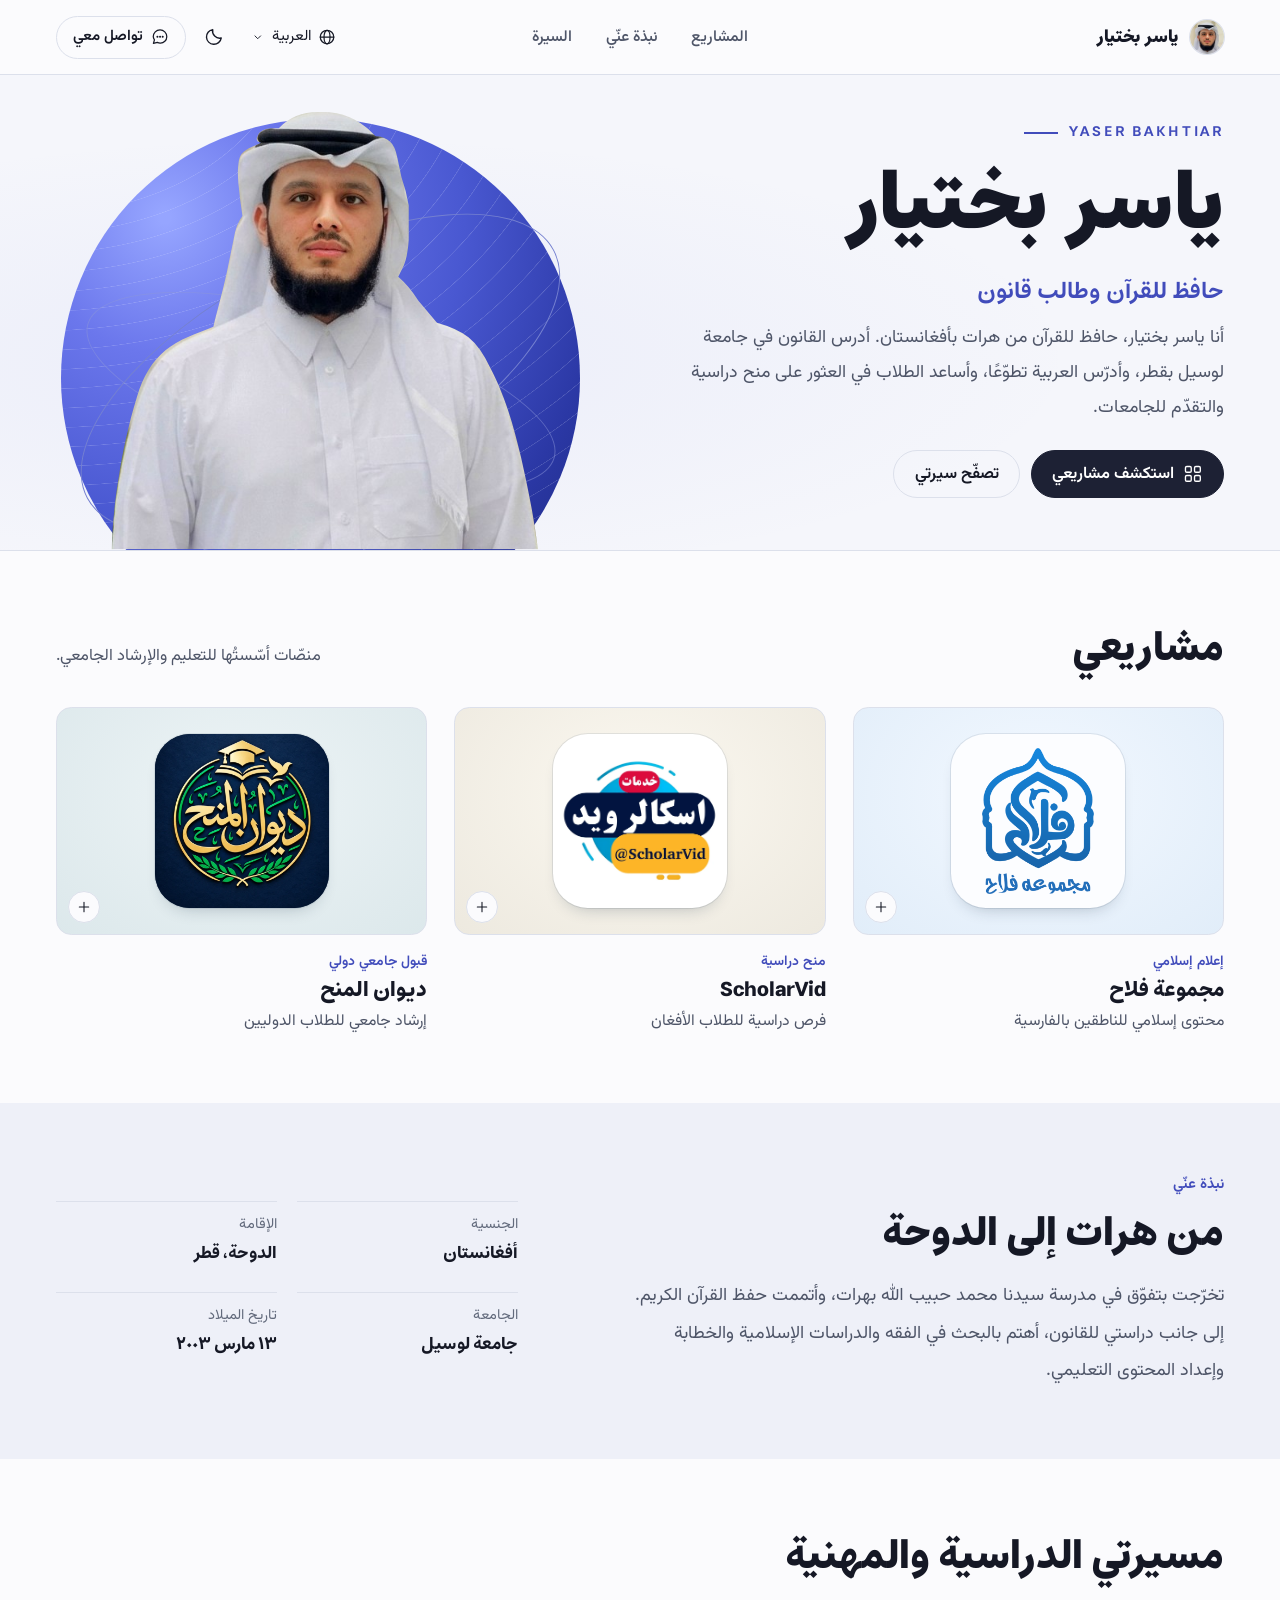
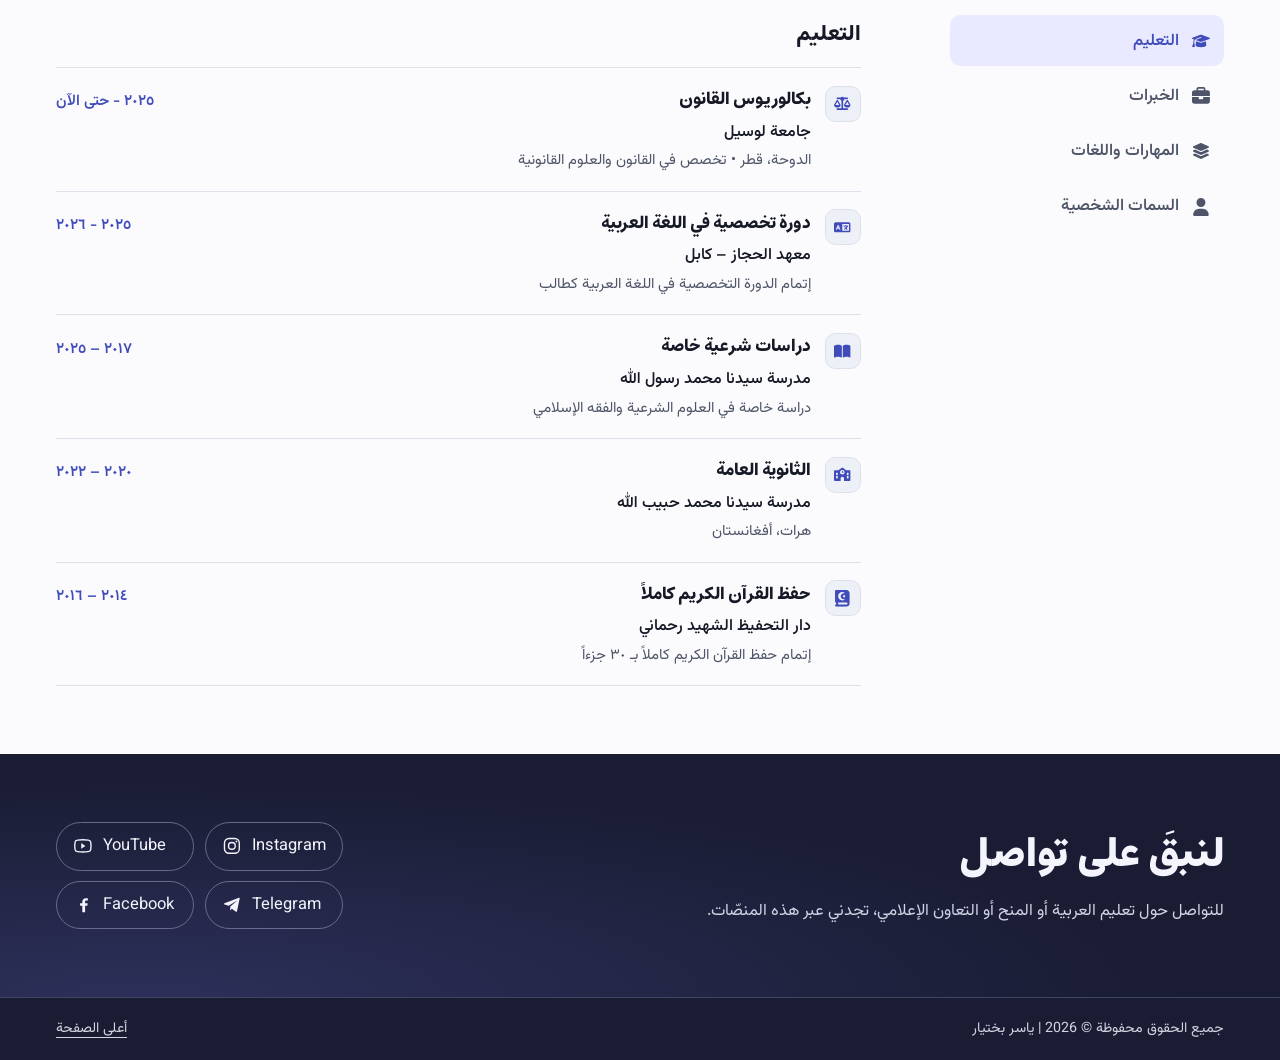
==== commit eef15a52: "Add files via upload" ====
--- a/ar/index.html
+++ b/ar/index.html
@@ -1,1489 +1,398 @@
-<!DOCTYPE html>
-<!DOCTYPE html>
+<!doctype html>
+<html lang="ar" dir="rtl">
+<head>
+<meta charset="utf-8">
+<meta name="viewport" content="width=device-width, initial-scale=1.0">
+<title>ياسر بختيار | حافظ للقرآن وطالب قانون في جامعة لوسيل</title>
+<meta name="description" content="الموقع الشخصي لياسر بختيار، حافظ للقرآن من هرات وطالب قانون في جامعة لوسيل بقطر. تعرّف إلى عمله في تعليم العربية ونشر المحتوى الإسلامي والإرشاد للمنح الدراسية.">
+<meta name="author" content="ياسر بختيار">
+<meta name="robots" content="index, follow, max-image-preview:large, max-snippet:-1">
+<meta name="theme-color" content="#f5f6fb">
+<link rel="canonical" href="https://yaserbakhtiar.tr/ar/">
+<link rel="alternate" hreflang="fa" href="https://yaserbakhtiar.tr/">
+<link rel="alternate" hreflang="ar" href="https://yaserbakhtiar.tr/ar/">
+<link rel="alternate" hreflang="en" href="https://yaserbakhtiar.tr/en/">
+<link rel="alternate" hreflang="x-default" href="https://yaserbakhtiar.tr/">
+<link rel="icon" type="image/x-icon" sizes="16x16 32x32 48x48 64x64 128x128 256x256" href="../favicon.ico">
+<link rel="icon" type="image/png" sizes="96x96" href="../portrait-96.png">
+<link rel="apple-touch-icon" sizes="180x180" href="../apple-touch-icon.png?v=portrait">
+<link rel="manifest" href="../site.webmanifest">
+<meta property="og:type" content="profile">
+<meta property="og:site_name" content="ياسر بختيار">
+<meta property="og:title" content="ياسر بختيار | حافظ للقرآن وطالب قانون في جامعة لوسيل">
+<meta property="og:description" content="الموقع الشخصي لياسر بختيار، حافظ للقرآن من هرات وطالب قانون في جامعة لوسيل بقطر. تعرّف إلى عمله في تعليم العربية ونشر المحتوى الإسلامي والإرشاد للمنح الدراسية.">
+<meta property="og:url" content="https://yaserbakhtiar.tr/ar/">
+<meta property="og:locale" content="ar_QA">
+<meta property="og:locale:alternate" content="fa_AF">
+<meta property="og:locale:alternate" content="en_US">
+<meta property="profile:first_name" content="ياسر">
+<meta property="profile:last_name" content="بختيار">
+<meta property="og:image" content="https://yaserbakhtiar.tr/profile.jpg">
+<meta property="og:image:type" content="image/jpeg">
+<meta property="og:image:width" content="623">
+<meta property="og:image:height" content="623">
+<meta property="og:image:alt" content="صورة ياسر بختيار">
+<meta name="twitter:card" content="summary">
+<meta name="twitter:title" content="ياسر بختيار | حافظ للقرآن وطالب قانون في جامعة لوسيل">
+<meta name="twitter:description" content="الموقع الشخصي لياسر بختيار، حافظ للقرآن من هرات وطالب قانون في جامعة لوسيل بقطر. تعرّف إلى عمله في تعليم العربية ونشر المحتوى الإسلامي والإرشاد للمنح الدراسية.">
+<meta name="twitter:image" content="https://yaserbakhtiar.tr/profile.jpg">
+<meta name="twitter:image:alt" content="صورة ياسر بختيار">
+<script type="application/ld+json">
+{
+  "@context": "https://schema.org",
+  "@graph": [
+    {
+      "@type": "WebSite",
+      "@id": "https://yaserbakhtiar.tr/#website",
+      "url": "https://yaserbakhtiar.tr/",
+      "name": "Yaser Bakhtiar",
+      "alternateName": [
+        "یاسر بختیار",
+        "ياسر بختيار"
+      ],
+      "inLanguage": [
+        "fa",
+        "ar",
+        "en"
+      ],
+      "publisher": {
+        "@id": "https://yaserbakhtiar.tr/#person"
+      },
+      "about": {
+        "@id": "https://yaserbakhtiar.tr/#person"
+      }
+    },
+    {
+      "@type": "Person",
+      "@id": "https://yaserbakhtiar.tr/#person",
+      "name": "ياسر بختيار",
+      "alternateName": [
+        "یاسر بختیار",
+        "Yaser Bakhtiar",
+        "یاسر بختیار هروی",
+        "ياسر بختيار الهروي",
+        "Yaser Bakhtiar Herawi",
+        "Yaser Bakhtiar Heravi",
+        "Yasser Bakhtiar",
+        "Yaser Bakhtyar"
+      ],
+      "url": "https://yaserbakhtiar.tr/",
+      "image": {
+        "@id": "https://yaserbakhtiar.tr/#portrait"
+      },
+      "mainEntityOfPage": [
+        {
+          "@id": "https://yaserbakhtiar.tr/#profile"
+        },
+        {
+          "@id": "https://yaserbakhtiar.tr/ar/#profile"
+        },
+        {
+          "@id": "https://yaserbakhtiar.tr/en/#profile"
+        }
+      ],
+      "jobTitle": "طالب قانون ومدرّس متطوّع للغة العربية",
+      "description": "ياسر بختيار حافظ للقرآن وطالب قانون في جامعة لوسيل بقطر. يدرّس العربية تطوّعًا ويرشد الطلاب إلى فرص المنح الدراسية والقبول الجامعي.",
+      "disambiguatingDescription": "ياسر بختيار أفغاني من هرات، حافظ للقرآن وطالب قانون في قطر. اسم عائلته «بختيار». أسّس مجموعة فلاح وسكالر فيد وديوان المنح.",
+      "nationality": {
+        "@type": "Country",
+        "name": "Afghanistan"
+      },
+      "homeLocation": {
+        "@type": "Place",
+        "name": "Doha, Qatar"
+      },
+      "affiliation": [
+        {
+          "@type": "CollegeOrUniversity",
+          "name": "Lusail University",
+          "address": {
+            "@type": "PostalAddress",
+            "addressLocality": "Doha",
+            "addressCountry": "QA"
+          }
+        },
+        {
+          "@type": "EducationalOrganization",
+          "name": "Al Hijaz Institute (معهد الحجاز)",
+          "address": {
+            "@type": "PostalAddress",
+            "addressLocality": "Kabul",
+            "addressCountry": "AF"
+          }
+        }
+      ],
+      "alumniOf": {
+        "@type": "School",
+        "name": "Sayedena Mohammad Habibullah School",
+        "address": {
+          "@type": "PostalAddress",
+          "addressLocality": "Herat",
+          "addressCountry": "AF"
+        }
+      },
+      "knowsAbout": [
+        "Quran memorization",
+        "Quranic recitation",
+        "Law",
+        "Islamic studies",
+        "Translation Persian Arabic",
+        "Scholarships for international students",
+        "Islamic da'wah"
+      ],
+      "knowsLanguage": [
+        "fa",
+        "ar",
+        "en"
+      ],
+      "sameAs": [
+        "https://www.youtube.com/channel/UCwWABAJMeEE0nfGBIyNd6AA",
+        "https://www.instagram.com/yaserbakhtiar.af",
+        "https://www.facebook.com/yaserbakhtiar.af",
+        "https://t.me/Yaser_Bakhtiar"
+      ],
+      "worksFor": [
+        {
+          "@id": "https://yaserbakhtiar.tr/#falah"
+        },
+        {
+          "@id": "https://yaserbakhtiar.tr/#scholarvid"
+        },
+        {
+          "@id": "https://yaserbakhtiar.tr/#diwanalminah"
+        }
+      ],
+      "givenName": "ياسر",
+      "familyName": "بختيار"
+    },
+    {
+      "@type": "Organization",
+      "@id": "https://yaserbakhtiar.tr/#falah",
+      "name": "Falah Group",
+      "alternateName": [
+        "مجموعه فلاح",
+        "مجموعة فلاح"
+      ],
+      "description": "Persian-language Islamic content and da'wah group on Telegram, Facebook and YouTube, sharing Islam and Islamic topics for Persian speakers.",
+      "founder": {
+        "@id": "https://yaserbakhtiar.tr/#person"
+      },
+      "logo": {
+        "@type": "ImageObject",
+        "url": "https://yaserbakhtiar.tr/assets/logos/falah-blue.webp",
+        "contentUrl": "https://yaserbakhtiar.tr/assets/logos/falah-blue.webp",
+        "width": 430,
+        "height": 560
+      }
+    },
+    {
+      "@type": "Organization",
+      "@id": "https://yaserbakhtiar.tr/#scholarvid",
+      "name": "ScholarVid",
+      "alternateName": [
+        "اسکالر وید"
+      ],
+      "url": "https://scholarvid.tr",
+      "description": "Scholarship and international university admission guidance platform for Afghan students and applicants.",
+      "founder": {
+        "@id": "https://yaserbakhtiar.tr/#person"
+      },
+      "logo": {
+        "@type": "ImageObject",
+        "url": "https://yaserbakhtiar.tr/assets/logos/scholarvid.webp",
+        "contentUrl": "https://yaserbakhtiar.tr/assets/logos/scholarvid.webp",
+        "width": 720,
+        "height": 586
+      }
+    },
+    {
+      "@type": "Organization",
+      "@id": "https://yaserbakhtiar.tr/#diwanalminah",
+      "name": "Diwan Al Minah",
+      "alternateName": [
+        "ديوان المنح",
+        "دیوان المنح",
+        "DiwanAlMinah"
+      ],
+      "url": "https://diwanalminah.com",
+      "description": "Scholarship and international university admission guidance platform for Arab and non-Arab students and applicants.",
+      "founder": {
+        "@id": "https://yaserbakhtiar.tr/#person"
+      },
+      "logo": {
+        "@type": "ImageObject",
+        "url": "https://yaserbakhtiar.tr/assets/logos/diwan-al-minah.webp",
+        "contentUrl": "https://yaserbakhtiar.tr/assets/logos/diwan-al-minah.webp",
+        "width": 640,
+        "height": 640
+      }
+    },
+    {
+      "@type": "ProfilePage",
+      "@id": "https://yaserbakhtiar.tr/ar/#profile",
+      "url": "https://yaserbakhtiar.tr/ar/",
+      "name": "ياسر بختيار | حافظ للقرآن وطالب قانون في جامعة لوسيل",
+      "inLanguage": "ar",
+      "mainEntity": {
+        "@id": "https://yaserbakhtiar.tr/#person"
+      },
+      "description": "الموقع الشخصي لياسر بختيار، حافظ للقرآن من هرات وطالب قانون في جامعة لوسيل بقطر. تعرّف إلى عمله في تعليم العربية ونشر المحتوى الإسلامي والإرشاد للمنح الدراسية.",
+      "isPartOf": {
+        "@id": "https://yaserbakhtiar.tr/#website"
+      },
+      "about": {
+        "@id": "https://yaserbakhtiar.tr/#person"
+      },
+      "primaryImageOfPage": {
+        "@id": "https://yaserbakhtiar.tr/#portrait"
+      },
+      "dateModified": "2026-11-21T11:06:47+00:00"
+    },
+    {
+      "@type": "ImageObject",
+      "@id": "https://yaserbakhtiar.tr/#portrait",
+      "url": "https://yaserbakhtiar.tr/profile.jpg",
+      "contentUrl": "https://yaserbakhtiar.tr/profile.jpg",
+      "width": 623,
+      "height": 623,
+      "caption": "صورة ياسر بختيار",
+      "representativeOfPage": true
+    }
+  ]
+}
+</script>
 
-<html dir="rtl" lang="ar">
-<head>
-<meta charset="utf-8"/>
-<meta content="width=device-width, initial-scale=1.0" name="viewport"/>
-<title>ياسر بختيار | Yaser Bakhtiar – حافظ للقرآن الكريم وطالب قانون في الدوحة، قطر</title>
-<meta content="الموقع الرسمي لياسر بختيار (Yaser Bakhtiar): حافظ للقرآن الكريم وطالب قانون في جامعة لوسيل بقطر، وباحث في الدراسات الإسلامية." name="description"/>
-<meta content="Yaser Bakhtiar | یاسر بختیار | ياسر بختيار" name="author"/>
-<meta content="index, follow, max-image-preview:large, max-snippet:-1" name="robots"/>
-<meta content="#c9a84c" name="theme-color"/>
-<link href="https://yaserbakhtiar.tr/ar/" rel="canonical"/><link href="https://yaserbakhtiar.tr/" hreflang="fa" rel="alternate"/><link href="https://yaserbakhtiar.tr/ar/" hreflang="ar" rel="alternate"/><link href="https://yaserbakhtiar.tr/en/" hreflang="en" rel="alternate"/><link href="https://yaserbakhtiar.tr/" hreflang="x-default" rel="alternate"/>
-<link href="/favicon.ico" rel="icon" sizes="48x48"/>
-<link href="/favicon.svg" rel="icon" type="image/svg+xml"/>
-<link href="/apple-touch-icon.png" rel="apple-touch-icon"/>
-<link href="/site.webmanifest" rel="manifest"/>
-<meta content="website" property="og:type"/>
-<meta content="Yaser Bakhtiar | یاسر بختیار" property="og:site_name"/>
-<meta content="ياسر بختيار | Yaser Bakhtiar – حافظ للقرآن الكريم وطالب قانون في الدوحة، قطر" property="og:title"/>
-<meta content="الموقع الرسمي لياسر بختيار (Yaser Bakhtiar): حافظ للقرآن الكريم وطالب قانون في جامعة لوسيل بقطر، وباحث في الدراسات الإسلامية." property="og:description"/>
-<meta content="https://yaserbakhtiar.tr/ar/" property="og:url"/>
-<meta content="https://yaserbakhtiar.tr/profile.jpg" property="og:image"/>
-<meta content="ar_AR" property="og:locale"/><meta content="fa_IR" property="og:locale:alternate"/><meta content="en_US" property="og:locale:alternate"/>
+    <link rel="preload" href="../assets/fonts/estedad.woff2" as="font" type="font/woff2" crossorigin>
+    <script>
+      (() => {
+        const root = document.documentElement;
+        let saved;
+        try { saved = localStorage.getItem('yb-reading-theme'); } catch {}
+        if (saved === 'light' || saved === 'dark') {
+          root.dataset.theme = saved;
+          root.dataset.themeManual = 'true';
+        } else {
+          root.dataset.theme = matchMedia('(prefers-color-scheme: dark)').matches ? 'dark' : 'light';
+        }
+      })();
+    </script>
+    <link rel="stylesheet" href="../assets/site.css?v=56ed0a76f4">
+    <script src="../assets/site.js?v=5068893370" defer></script>
+    </head>
 
 
-<meta content="summary_large_image" name="twitter:card"/>
-<meta content="ياسر بختيار | Yaser Bakhtiar – حافظ للقرآن الكريم وطالب قانون في الدوحة، قطر" name="twitter:title"/>
-<meta content="الموقع الرسمي لياسر بختيار (Yaser Bakhtiar): حافظ للقرآن الكريم وطالب قانون في جامعة لوسيل بقطر، وباحث في الدراسات الإسلامية." name="twitter:description"/>
-<meta content="https://yaserbakhtiar.tr/profile.jpg" name="twitter:image"/>
-<script type="application/ld+json">{"@context": "https://schema.org", "@graph": [{"@type": "WebSite", "@id": "https://yaserbakhtiar.tr/#website", "url": "https://yaserbakhtiar.tr/", "name": "Yaser Bakhtiar", "alternateName": ["یاسر بختیار", "ياسر بختيار"], "inLanguage": ["fa", "ar", "en"], "publisher": {"@id": "https://yaserbakhtiar.tr/#person"}}, {"@type": "Person", "@id": "https://yaserbakhtiar.tr/#person", "name": "Yaser Bakhtiar", "alternateName": ["یاسر بختیار", "ياسر بختيار", "Yasser Bakhtiar", "Yaser Bakhtyar"], "url": "https://yaserbakhtiar.tr/", "image": "https://yaserbakhtiar.tr/profile.jpg", "mainEntityOfPage": "https://yaserbakhtiar.tr/ar/", "jobTitle": "Founder of Falah Group, ScholarVid and Diwan Al Minah; Law Student; Quran Hafiz; Volunteer Teacher", "description": "Yaser Bakhtiar is an Afghan Hafiz of the Holy Quran (all 30 parts), a law student at Lusail University in Doha, Qatar, and an online volunteer Arabic language teacher at Al Hijaz Institute in Kabul since 4 November 2026. He is the founder and owner of Falah Group (Persian Islamic content), ScholarVid (scholarvid.tr, scholarship and international university admission guidance for Afghan students) and Diwan Al Minah (diwanalminah.com, scholarship and international university admission guidance for Arab and non-Arab students).", "disambiguatingDescription": "Not the Iranian singer Yaser Bakhtiari (یاسر بختیاری, known as Yas / یاس). This Yaser Bakhtiar (یاسر بختیار, without the final 'i') is an Afghan Quran memorizer and law student living in Doha, Qatar.", "nationality": {"@type": "Country", "name": "Afghanistan"}, "homeLocation": {"@type": "Place", "name": "Doha, Qatar"}, "affiliation": [{"@type": "CollegeOrUniversity", "name": "Lusail University", "address": {"@type": "PostalAddress", "addressLocality": "Doha", "addressCountry": "QA"}}, {"@type": "EducationalOrganization", "name": "Al Hijaz Institute (معهد الحجاز)", "address": {"@type": "PostalAddress", "addressLocality": "Kabul", "addressCountry": "AF"}}], "alumniOf": {"@type": "School", "name": "Sayedena Mohammad Habibullah School", "address": {"@type": "PostalAddress", "addressLocality": "Herat", "addressCountry": "AF"}}, "knowsAbout": ["Quran memorization", "Quranic recitation", "Law", "Islamic studies", "Translation Persian Arabic", "Scholarships for international students", "Islamic da'wah"], "knowsLanguage": ["fa", "ar", "en"], "sameAs": ["https://www.youtube.com/channel/UCwWABAJMeEE0nfGBIyNd6AA", "https://www.instagram.com/yaserbakhtiar.af", "https://www.facebook.com/yaserbakhtiar.af", "https://t.me/Yaser_Bakhtiar"], "worksFor": [{"@id": "https://yaserbakhtiar.tr/#falah"}, {"@id": "https://yaserbakhtiar.tr/#scholarvid"}, {"@id": "https://yaserbakhtiar.tr/#diwanalminah"}]}, {"@type": "Organization", "@id": "https://yaserbakhtiar.tr/#falah", "name": "Falah Group", "alternateName": ["مجموعه فلاح", "مجموعة فلاح"], "description": "Persian-language Islamic content and da'wah group on Telegram, Facebook and YouTube, sharing Islam and Islamic topics for Persian speakers.", "founder": {"@id": "https://yaserbakhtiar.tr/#person"}}, {"@type": "Organization", "@id": "https://yaserbakhtiar.tr/#scholarvid", "name": "ScholarVid", "alternateName": ["اسکالر وید"], "url": "https://scholarvid.tr", "description": "Scholarship and international university admission guidance platform for Afghan students and applicants.", "founder": {"@id": "https://yaserbakhtiar.tr/#person"}}, {"@type": "Organization", "@id": "https://yaserbakhtiar.tr/#diwanalminah", "name": "Diwan Al Minah", "alternateName": ["ديوان المنح", "دیوان المنح", "DiwanAlMinah"], "url": "https://diwanalminah.com", "description": "Scholarship and international university admission guidance platform for Arab and non-Arab students and applicants.", "founder": {"@id": "https://yaserbakhtiar.tr/#person"}}, {"@type": "ProfilePage", "@id": "https://yaserbakhtiar.tr/ar/#profile", "url": "https://yaserbakhtiar.tr/ar/", "name": "ياسر بختيار | Yaser Bakhtiar – حافظ للقرآن الكريم وطالب قانون في الدوحة، قطر", "inLanguage": "ar", "mainEntity": {"@id": "https://yaserbakhtiar.tr/#person"}}]}</script>
-<link href="https://fonts.googleapis.com" rel="preconnect"/>
-<link crossorigin="" href="https://fonts.gstatic.com" rel="preconnect"/>
-<link href="https://fonts.googleapis.com/css2?family=Tajawal:wght@300;400;500;700;900&amp;family=Inter:wght@300;400;500;600;700;800&amp;display=swap" rel="stylesheet"/>
-<link href="https://cdn.jsdelivr.net/gh/rastikerdar/vazirmatn@v33.003/Vazirmatn-font-face.css" rel="stylesheet"/>
-<link href="https://cdnjs.cloudflare.com/ajax/libs/font-awesome/6.5.1/css/all.min.css" rel="stylesheet"/>
-<style>
-        /* ===== CSS Variables ===== */
-        :root {
-            --bg-primary: #0a0c0f;
-            --bg-secondary: #0f1218;
-            --bg-card: #141920;
-            --bg-card-hover: #1c2330;
-            --text-primary: #f0e8d8;
-            --text-secondary: #b8a98c;
-            --text-muted: #6b5e48;
-            --accent: #c9a84c;
-            --accent2: #8b7355;
-            --accent-light: #e8c97a;
-            --accent2-light: #d4b896;
-            --accent-gradient: linear-gradient(135deg, #c9a84c 0%, #8b6914 50%, #c9a84c 100%);
-            --accent-gradient-soft: linear-gradient(135deg, rgba(201,168,76,0.12) 0%, rgba(139,105,20,0.12) 100%);
-            --border-color: rgba(201,168,76,0.2);
-            --border-color2: rgba(139,115,85,0.18);
-            --shadow-accent: 0 0 40px rgba(201,168,76,0.15);
-            --shadow-accent2: 0 0 40px rgba(139,105,20,0.12);
-            --header-bg: rgba(10,12,15,0.95);
-            --radius-lg: 24px;
-            --radius-md: 16px;
-            --radius-sm: 10px;
-            --radius-pill: 50px;
-            --transition: all 0.3s cubic-bezier(0.4,0,0.2,1);
-        }
-
-        [data-theme="light"] {
-            --bg-primary: #f8f4ee;
-            --bg-secondary: #f0e8d8;
-            --bg-card: #ffffff;
-            --bg-card-hover: #faf6ef;
-            --text-primary: #1a1408;
-            --text-secondary: #4a3c28;
-            --text-muted: #7a6a52;
-            --accent: #8b6914;
-            --accent2: #6b5238;
-            --accent-light: #a07820;
-            --accent2-light: #8b6944;
-            --accent-gradient: linear-gradient(135deg, #8b6914 0%, #c9a84c 100%);
-            --accent-gradient-soft: linear-gradient(135deg, rgba(139,105,20,0.08) 0%, rgba(201,168,76,0.08) 100%);
-            --border-color: rgba(139,105,20,0.25);
-            --border-color2: rgba(107,82,56,0.2);
-            --shadow-accent: 0 0 40px rgba(139,105,20,0.12);
-            --shadow-accent2: 0 0 40px rgba(107,82,56,0.1);
-            --header-bg: rgba(248,244,238,0.95);
-        }
-
-        *, *::before, *::after { margin: 0; padding: 0; box-sizing: border-box; }
-
-        html {
-            scroll-behavior: smooth;
-            scroll-padding-block-start: 80px;
-            overflow-x: hidden;
-        }
-
-        body {
-            font-family: 'Tajawal', 'Vazirmatn', sans-serif;
-            background: var(--bg-primary);
-            color: var(--text-primary);
-            line-height: 1.8;
-            overflow-x: hidden;
-            min-height: 100vh;
-            transition: background 0.4s, color 0.4s;
-        }
-
-        body[lang="fa"] { font-family: 'Vazirmatn', sans-serif; }
-        body[lang="ar"] { font-family: 'Tajawal', sans-serif; }
-        body[lang="en"] { font-family: 'Inter', sans-serif; }
-
-        a { text-decoration: none; color: inherit; transition: var(--transition); }
-        ul { list-style: none; }
-        img { max-width: 100%; height: auto; display: block; }
-
-        /* ===== SKIP LINK ===== */
-        .skip-link {
-            position: fixed;
-            top: -100%;
-            left: 50%;
-            transform: translateX(-50%);
-            background: var(--accent-gradient);
-            color: #fff;
-            padding: 12px 24px;
-            border-radius: 0 0 var(--radius-sm) var(--radius-sm);
-            z-index: 10001;
-            font-weight: 700;
-            font-size: 0.9rem;
-            transition: top 0.3s;
-            border: none;
-            cursor: pointer;
-            font-family: inherit;
-        }
-        .skip-link:focus { top: 0; }
-
-        :focus-visible {
-            outline: 3px solid var(--accent-light);
-            outline-offset: 3px;
-            border-radius: 4px;
-        }
-
-        /* ===== LANGUAGE MODAL ===== */
-        .lang-modal {
-            position: fixed;
-            inset: 0;
-            background: rgba(0,0,0,0.85);
-            backdrop-filter: blur(12px);
-            -webkit-backdrop-filter: blur(12px);
-            z-index: 10000;
-            display: flex;
-            align-items: center;
-            justify-content: center;
-            visibility: hidden;
-            opacity: 0;
-            transition: visibility 0.3s, opacity 0.3s;
-        }
-        .lang-modal.active { visibility: visible; opacity: 1; }
-
-        .modal-container {
-            background: var(--bg-card);
-            border: 1px solid var(--border-color);
-            border-radius: var(--radius-lg);
-            max-width: 650px;
-            width: 90%;
-            padding: 40px 30px 50px;
-            text-align: center;
-            position: relative;
-            box-shadow: var(--shadow-accent), 0 25px 50px rgba(0,0,0,0.5);
-            transform: scale(0.95);
-            transition: transform 0.3s cubic-bezier(0.2,0.9,0.4,1.1);
-        }
-        .lang-modal.active .modal-container { transform: scale(1); }
-
-        .modal-container h2 {
-            font-size: 1.8rem;
-            font-weight: 800;
-            margin-block-end: 12px;
-            background: var(--accent-gradient);
-            -webkit-background-clip: text;
-            background-clip: text;
-            -webkit-text-fill-color: transparent;
-        }
-        .modal-container > p {
-            color: var(--text-muted);
-            font-size: 0.95rem;
-            margin-block-end: 32px;
-        }
-
-        .lang-options-modal {
-            display: flex;
-            flex-wrap: wrap;
-            justify-content: center;
-            gap: 20px;
-            margin-block-end: 32px;
-        }
-
-        .lang-option-card {
-            background: var(--bg-primary);
-            border: 1px solid var(--border-color);
-            border-radius: var(--radius-md);
-            padding: 20px 28px;
-            cursor: pointer;
-            transition: var(--transition);
-            text-align: center;
-            min-width: 140px;
-            font-family: inherit;
-        }
-        .lang-option-card:hover, .lang-option-card:focus-visible {
-            border-color: var(--accent);
-            background: rgba(201,168,76,0.08);
-            transform: translateY(-5px);
-            box-shadow: var(--shadow-accent);
-        }
-        .lang-option-card i {
-            font-size: 2.8rem;
-            display: block;
-            margin-block-end: 12px;
-            color: var(--accent-light);
-        }
-        .lang-option-card .modal-lang-name {
-            font-size: 1.1rem;
-            font-weight: 700;
-            color: var(--text-primary);
-            display: block;
-        }
-        .lang-option-card small { font-size: 0.75rem; color: var(--text-muted); }
-
-        .modal-skip {
-            background: transparent;
-            border: none;
-            color: var(--text-muted);
-            font-size: 0.85rem;
-            cursor: pointer;
-            padding: 8px 16px;
-            font-family: inherit;
-            transition: color 0.2s;
-        }
-        .modal-skip:hover { color: var(--accent-light); }
-
-        /* ===== BACKGROUND ===== */
-        .bg-mesh {
-            position: fixed; inset: 0; z-index: -2; pointer-events: none;
-            background:
-                radial-gradient(ellipse 80% 60% at 10% 10%, rgba(201,168,76,0.1) 0%, transparent 60%),
-                radial-gradient(ellipse 60% 50% at 90% 80%, rgba(139,115,85,0.08) 0%, transparent 60%),
-                radial-gradient(ellipse 50% 40% at 50% 50%, rgba(201,168,76,0.04) 0%, transparent 70%);
-        }
-        .bg-grid {
-            position: fixed; inset: 0; z-index: -1; pointer-events: none;
-            background-image:
-                linear-gradient(rgba(201,168,76,0.04) 1px, transparent 1px),
-                linear-gradient(90deg, rgba(201,168,76,0.04) 1px, transparent 1px);
-            background-size: 50px 50px;
-        }
-        [data-theme="light"] .bg-grid {
-            background-image:
-                linear-gradient(rgba(201,168,76,0.05) 1px, transparent 1px),
-                linear-gradient(90deg, rgba(201,168,76,0.05) 1px, transparent 1px);
-        }
-
-        /* ===== SCROLL PROGRESS ===== */
-        #scroll-progress {
-            position: fixed;
-            top: 0;
-            inset-inline: 0;
-            height: 3px;
-            z-index: 9999;
-            background: var(--accent-gradient);
-            width: 0%;
-            transition: width 0.1s linear;
-            box-shadow: 0 0 10px rgba(201,168,76,0.5);
-        }
-
-        /* ===== HEADER ===== */
-        header {
-            position: fixed;
-            top: 0;
-            inset-inline: 0;
-            padding: 0.9rem 5%;
-            background: var(--header-bg);
-            backdrop-filter: blur(24px) saturate(180%);
-            -webkit-backdrop-filter: blur(24px) saturate(180%);
-            border-block-end: 1px solid var(--border-color);
-            z-index: 1000;
-            display: flex;
-            justify-content: space-between;
-            align-items: center;
-            transition: var(--transition);
-        }
-        header.scrolled { padding: 0.6rem 5%; box-shadow: 0 4px 30px rgba(0,0,0,0.2); }
-
-        .logo {
-            font-size: 1.5rem; font-weight: 900;
-            background: var(--accent-gradient);
-            -webkit-background-clip: text; background-clip: text;
-            -webkit-text-fill-color: transparent;
-            letter-spacing: -0.5px;
-        }
-
-        nav ul { display: flex; gap: 5px; }
-        nav ul li a {
-            font-size: 0.9rem; font-weight: 500;
-            color: var(--text-secondary);
-            padding: 7px 14px; border-radius: 8px;
-            transition: var(--transition);
-            display: inline-block;
-        }
-        nav ul li a:hover, nav ul li a.active {
-            color: var(--accent-light); background: rgba(201,168,76,0.08);
-        }
-
-        .header-controls { display: flex; align-items: center; gap: 12px; }
-        .lang-switcher { position: relative; }
-
-        .lang-btn {
-            background: var(--bg-card);
-            border: 1px solid var(--border-color);
-            color: var(--text-primary);
-            padding: 8px 14px;
-            border-radius: var(--radius-sm);
-            cursor: pointer;
-            font-family: inherit;
-            font-size: 0.82rem; font-weight: 700;
-            display: flex; align-items: center; gap: 7px;
-            transition: var(--transition);
-        }
-        .lang-btn:hover, .lang-btn:focus-visible { border-color: var(--accent); color: var(--accent-light); }
-
-        .lang-dropdown {
-            position: absolute;
-            top: calc(100% + 8px);
-            inset-inline-end: 0;
-            background: var(--bg-card);
-            border: 1px solid var(--border-color);
-            border-radius: 14px;
-            padding: 8px;
-            min-width: 140px;
-            opacity: 0; visibility: hidden;
-            transform: translateY(-8px);
-            transition: var(--transition);
-            box-shadow: 0 15px 50px rgba(0,0,0,0.35), var(--shadow-accent);
-        }
-        .lang-dropdown.active { opacity: 1; visibility: visible; transform: translateY(0); }
-
-        .lang-option {
-            display: flex; align-items: center; gap: 10px;
-            padding: 10px 14px; border-radius: 10px;
-            cursor: pointer; transition: var(--transition);
-            color: var(--text-secondary); font-size: 0.9rem;
-            border: none; background: none; width: 100%;
-            font-family: inherit; text-align: start;
-        }
-        .lang-option:hover, .lang-option:focus-visible {
-            background: rgba(201,168,76,0.1); color: var(--accent-light);
-        }
-        .lang-option.active {
-            background: linear-gradient(135deg, rgba(201,168,76,0.15), rgba(139,115,85,0.12));
-            color: var(--accent-light);
-        }
-
-        .ctrl-btn {
-            width: 42px; height: 42px;
-            background: var(--bg-card);
-            border: 1px solid var(--border-color);
-            border-radius: var(--radius-sm);
-            display: flex; align-items: center; justify-content: center;
-            cursor: pointer; color: var(--accent2);
-            font-size: 1.15rem; transition: var(--transition);
-        }
-        .ctrl-btn:hover {
-            border-color: var(--accent2);
-            box-shadow: var(--shadow-accent2);
-            transform: rotate(15deg);
-        }
-
-        .mobile-menu-btn { display: none; }
-
-        /* ===== HERO ===== */
-        .hero {
-            min-height: 100vh;
-            display: flex; align-items: center; justify-content: center;
-            padding: 130px 5% 80px;
-            position: relative; overflow: hidden;
-        }
-        .hero-orb {
-            position: absolute; border-radius: 50%;
-            filter: blur(80px); pointer-events: none; z-index: 0;
-        }
-        .hero-orb-1 { width: 500px; height: 500px; background: rgba(201,168,76,0.1); top: -100px; inset-inline-start: -100px; }
-        .hero-orb-2 { width: 400px; height: 400px; background: rgba(139,115,85,0.07); bottom: -80px; inset-inline-end: -80px; }
-
-        .hero-container { max-width: 1350px; width: 100%; position: relative; z-index: 1; }
-
-        .hero-content {
-            display: flex; flex-direction: column-reverse;
-            align-items: center; gap: 60px; width: 100%;
-        }
-        .hero-text { flex: 1; text-align: start; }
-
-        .hero-badge {
-            display: inline-flex; align-items: center; gap: 8px;
-            padding: 7px 18px;
-            background: linear-gradient(135deg, rgba(201,168,76,0.12), rgba(139,115,85,0.1));
-            border: 1px solid var(--border-color); border-radius: var(--radius-pill);
-            color: var(--accent-light); font-size: 0.82rem; font-weight: 700;
-            margin-block-end: 22px; letter-spacing: 0.5px;
-        }
-        .hero-badge::before {
-            content: ''; width: 7px; height: 7px;
-            border-radius: 50%; background: var(--accent-light);
-            box-shadow: 0 0 8px var(--accent-light);
-            animation: pulse-dot 2s infinite;
-        }
-        @keyframes pulse-dot { 0%,100%{opacity:1;transform:scale(1)} 50%{opacity:0.5;transform:scale(0.7)} }
-
-        .hero-text h1 {
-            font-size: 3.4rem; font-weight: 900; line-height: 1.15;
-            margin-block-end: 18px;
-            background: linear-gradient(135deg, var(--text-primary) 0%, var(--accent-light) 60%, var(--accent2-light) 100%);
-            -webkit-background-clip: text; background-clip: text;
-            -webkit-text-fill-color: transparent;
-        }
-
-        .hero-subtitle {
-            font-size: 1.15rem; color: var(--text-secondary);
-            margin-block-end: 22px; font-weight: 400; min-height: 1.5em;
-        }
-        .typing-wrapper { display: inline-block; color: var(--accent2-light); font-weight: 700; }
-        .typing-cursor {
-            display: inline-block; width: 2px; height: 1.1em;
-            background: var(--accent2-light);
-            margin-inline-start: 2px;
-            vertical-align: text-bottom; animation: blink 0.8s infinite;
-        }
-        @keyframes blink { 0%,100%{opacity:1} 50%{opacity:0} }
-
-        .hero-desc {
-            font-size: 1.02rem; color: var(--text-muted);
-            line-height: 1.9; margin-block-end: 32px; max-width: 580px;
-            padding-inline-start: 18px;
-            border-inline-start: 3px solid var(--accent);
-        }
-
-        .hero-buttons { display: flex; gap: 14px; flex-wrap: wrap; }
-
-        .btn-primary {
-            padding: 13px 32px;
-            background: var(--accent-gradient); color: #fff;
-            border-radius: 12px; font-weight: 700; font-size: 0.92rem;
-            box-shadow: 0 8px 25px rgba(124,58,237,0.35);
-            transition: var(--transition);
-            display: inline-flex; align-items: center; gap: 9px;
-            border: none; cursor: pointer; font-family: inherit;
-        }
-        .btn-primary:hover { transform: translateY(-3px); box-shadow: 0 14px 35px rgba(124,58,237,0.5); }
-
-        .btn-secondary {
-            padding: 13px 32px; background: transparent;
-            color: var(--accent-light); border: 2px solid var(--accent);
-            border-radius: 12px; font-weight: 700; font-size: 0.92rem;
-            transition: var(--transition);
-            display: inline-flex; align-items: center; gap: 9px;
-            font-family: inherit;
-        }
-        .btn-secondary:hover {
-            background: rgba(201,168,76,0.12); transform: translateY(-3px);
-            box-shadow: var(--shadow-accent);
-        }
-
-        /* ===== HERO IMAGE ===== */
-        .hero-image { flex: 1; display: flex; justify-content: center; position: relative; z-index: 1; }
-        .image-frame { position: relative; width: 360px; height: 450px; }
-        .image-frame::before {
-            content: ''; position: absolute; inset: -2px;
-            border-radius: 24px; background: var(--accent-gradient);
-            z-index: 0; opacity: 0.7; filter: blur(2px);
-        }
-        .image-frame::after {
-            content: ''; position: absolute; top: 15px; inset-inline-start: 15px; inset-inline-end: -15px; bottom: -15px;
-            border: 2px solid var(--accent2); border-radius: 24px;
-            z-index: 0; opacity: 0.4;
-        }
-        .image-frame img {
-            width: 100%; height: 100%; object-fit: cover;
-            border-radius: 22px; position: relative; z-index: 1;
-            box-shadow: 0 30px 70px rgba(0,0,0,0.5), var(--shadow-accent);
-        }
-
-
-        /* ===== SECTIONS COMMON ===== */
-        section { padding: 100px 5%; }
-        .section-header { text-align: center; margin-block-end: 65px; }
-        .section-label {
-            display: inline-block; padding: 6px 22px;
-            background: var(--accent-gradient-soft);
-            border: 1px solid var(--border-color); border-radius: var(--radius-pill);
-            color: var(--accent-light); font-size: 0.78rem; font-weight: 700;
-            margin-block-end: 14px; letter-spacing: 1.5px; text-transform: uppercase;
-        }
-        .section-header h2 {
-            font-size: 2.6rem; font-weight: 900; color: var(--text-primary); margin-block-end: 14px;
-        }
-        .section-header h2 .accent-text {
-            background: var(--accent-gradient);
-            -webkit-background-clip: text; background-clip: text;
-            -webkit-text-fill-color: transparent;
-        }
-        .section-header p { font-size: 1rem; color: var(--text-muted); margin-inline: auto; max-width: 550px; }
-        .section-divider {
-            width: 60px; height: 4px; border-radius: 2px;
-            background: var(--accent-gradient); margin-inline: auto; margin-block-start: 18px;
-        }
-
-        /* ===== ABOUT ===== */
-        .about { background: var(--bg-secondary); }
-        .about-inner {
-            max-width: 1050px; margin-inline: auto;
-            background: var(--bg-card); border: 1px solid var(--border-color);
-            border-radius: var(--radius-lg); padding: 55px 50px;
-            position: relative; overflow: hidden;
-        }
-        .about-inner::before {
-            content: ''; position: absolute; top: 0; inset-inline-start: 0;
-            width: 200px; height: 200px;
-            background: radial-gradient(circle, rgba(201,168,76,0.1) 0%, transparent 70%);
-            border-radius: 50%;
-        }
-        .about-text {
-            font-size: 1.1rem; color: var(--text-secondary);
-            line-height: 2.1; text-align: center; position: relative; z-index: 1;
-        }
-        .info-grid {
-            display: grid; grid-template-columns: repeat(auto-fit, minmax(180px, 1fr));
-            gap: 20px; margin-block-start: 45px; padding-block-start: 40px;
-            border-block-start: 1px solid var(--border-color);
-            position: relative; z-index: 1;
-        }
-        .info-item {
-            text-align: center; padding: 22px 15px;
-            background: var(--bg-primary); border-radius: var(--radius-md);
-            border: 1px solid var(--border-color); transition: var(--transition);
-        }
-        .info-item:hover { border-color: var(--accent); transform: translateY(-4px); box-shadow: var(--shadow-accent); }
-        .info-icon-wrap {
-            width: 52px; height: 52px; border-radius: 14px;
-            background: var(--accent-gradient-soft); border: 1px solid var(--border-color);
-            display: flex; align-items: center; justify-content: center;
-            margin-inline: auto; margin-block-end: 14px;
-        }
-        .info-icon-wrap i { font-size: 1.3rem; color: var(--accent-light); }
-        .info-item h4 {
-            font-size: 0.82rem; color: var(--text-muted);
-            margin-block-end: 6px; text-transform: uppercase; letter-spacing: 0.5px;
-        }
-        .info-item p { font-size: 0.97rem; color: var(--text-primary); font-weight: 600; }
-
-        .projects { background: var(--bg-primary); border-block-end: 1px solid var(--border-color); }
-
-        /* ===== EDUCATION ===== */
-        .education { background: var(--bg-primary); }
-        .timeline { max-width: 850px; margin-inline: auto; position: relative; }
-        .timeline::before {
-            content: ''; position: absolute; top: 0; inset-inline-start: 18px;
-            width: 2px; height: 100%;
-            background: linear-gradient(to bottom, var(--accent), var(--accent2), transparent);
-            opacity: 0.5;
-        }
-        .timeline-item { position: relative; padding-inline-start: 58px; padding-block-end: 38px; }
-        .timeline-dot {
-            position: absolute; top: 4px; inset-inline-start: 8px;
-            width: 22px; height: 22px;
-            background: var(--accent-gradient); border-radius: 50%;
-            border: 3px solid var(--bg-primary);
-            box-shadow: 0 0 12px rgba(124,58,237,0.5); z-index: 1;
-        }
-        .timeline-card {
-            background: var(--bg-card); border: 1px solid var(--border-color);
-            border-radius: 18px; padding: 28px 30px; transition: var(--transition);
-        }
-        .timeline-card:hover { border-color: var(--accent); box-shadow: var(--shadow-accent); transform: translateX(6px); }
-        .timeline-card-head { display: flex; align-items: flex-start; justify-content: space-between; gap: 15px; flex-wrap: wrap; }
-        .timeline-card h3 { font-size: 1.2rem; color: var(--text-primary); margin-block-end: 5px; }
-        .timeline-card .institution { color: var(--accent2-light); font-weight: 600; font-size: 0.92rem; margin-block-end: 5px; }
-        .period-badge {
-            display: inline-flex; align-items: center; gap: 5px;
-            padding: 4px 12px; border-radius: 20px;
-            background: rgba(139,115,85,0.1); border: 1px solid rgba(139,115,85,0.25);
-            color: var(--accent2-light); font-size: 0.78rem; font-weight: 600; white-space: nowrap;
-        }
-        .timeline-card p { font-size: 0.92rem; color: var(--text-muted); line-height: 1.7; margin-block-start: 10px; }
-
-        /* ===== EXPERIENCE ===== */
-        .experience { background: var(--bg-secondary); }
-        .exp-grid { display: grid; grid-template-columns: repeat(3, 1fr); gap: 25px; max-width: 1200px; margin-inline: auto; }
-        .exp-card {
-            background: var(--bg-card); border: 1px solid var(--border-color);
-            border-radius: 20px; padding: 30px; transition: var(--transition);
-            position: relative; overflow: hidden; text-align: center;
-        }
-        .exp-card::before {
-            content: ''; position: absolute; top: 0; inset-inline-start: 0;
-            width: 80px; height: 80px;
-            background: radial-gradient(circle, rgba(201,168,76,0.08) 0%, transparent 70%);
-            border-radius: 50%;
-        }
-        .exp-card:hover { border-color: var(--accent); box-shadow: var(--shadow-accent); transform: translateY(-8px); }
-        .exp-icon {
-            width: 55px; height: 55px; border-radius: 14px;
-            background: var(--accent-gradient);
-            display: flex; align-items: center; justify-content: center;
-            margin-inline: auto; margin-block-end: 18px; box-shadow: 0 8px 20px rgba(124,58,237,0.3);
-        }
-        .exp-icon i { font-size: 1.4rem; color: #fff; }
-        .exp-card h3 { font-size: 1.15rem; color: var(--text-primary); margin-block-end: 5px; }
-        .exp-company { color: var(--accent2-light); font-weight: 700; font-size: 0.88rem; margin-block-end: 5px; }
-        .exp-period { display: inline-flex; align-items: center; gap: 5px; color: var(--text-muted); font-size: 0.8rem; margin-block-end: 16px; }
-        .exp-card ul { list-style: none; padding: 0; margin: 0; }
-        .exp-card ul li { font-size: 0.88rem; color: var(--text-secondary); margin-block-end: 8px; line-height: 1.65; }
-
-        /* ===== SKILLS ===== */
-        .skills { background: var(--bg-primary); }
-        .skills-grid { display: grid; grid-template-columns: repeat(2, 1fr); gap: 25px; max-width: 1200px; margin-inline: auto; }
-        .skill-card {
-            background: var(--bg-card); border: 1px solid var(--border-color);
-            border-radius: 20px; padding: 30px; transition: var(--transition); text-align: center;
-        }
-        .skill-card:hover { border-color: var(--accent2); box-shadow: var(--shadow-accent2); }
-        .skill-card-head { display: flex; align-items: center; justify-content: center; gap: 12px; margin-block-end: 22px; }
-        .skill-icon {
-            width: 46px; height: 46px; border-radius: 12px;
-            background: var(--accent-gradient-soft); border: 1px solid var(--border-color);
-            display: flex; align-items: center; justify-content: center;
-        }
-        .skill-icon i { font-size: 1.2rem; color: var(--accent-light); }
-        .skill-card h3 { font-size: 1.1rem; color: var(--text-primary); font-weight: 700; }
-        .tags-wrap { display: flex; flex-wrap: wrap; gap: 9px; justify-content: center; }
-        .skill-tag {
-            padding: 7px 14px; background: var(--bg-primary);
-            border: 1px solid var(--border-color); border-radius: var(--radius-pill);
-            font-size: 0.82rem; color: var(--text-secondary);
-            transition: var(--transition); cursor: default; font-family: inherit;
-        }
-        .skill-tag:hover { border-color: var(--accent); color: var(--accent-light); background: rgba(201,168,76,0.08); transform: translateY(-2px); }
-
-        .lang-bar { margin-block-end: 18px; text-align: center; }
-        .lang-bar-top { display: flex; justify-content: space-between; margin-block-end: 8px; font-size: 0.9rem; color: var(--text-primary); }
-        .lang-bar-top .lang-level { color: var(--accent2-light); font-size: 0.8rem; font-weight: 600; }
-        .progress-track { height: 8px; background: var(--bg-primary); border-radius: 4px; overflow: hidden; }
-        .progress-fill {
-            height: 100%; border-radius: 4px;
-            background: var(--accent-gradient);
-            transition: width 1.2s cubic-bezier(0.4,0,0.2,1);
-            position: relative; overflow: hidden; width: 0;
-        }
-        .progress-fill::after {
-            content: ''; position: absolute; inset: 0;
-            background: linear-gradient(90deg, transparent, rgba(255,255,255,0.2), transparent);
-            animation: shimmer 2s infinite;
-        }
-        @keyframes shimmer { 0%{transform:translateX(-100%)} 100%{transform:translateX(100%)} }
-
-        /* ===== TRAITS ===== */
-        .traits { background: var(--bg-secondary); }
-        .traits-grid { display: grid; grid-template-columns: repeat(auto-fit, minmax(240px, 1fr)); gap: 22px; max-width: 1100px; margin-inline: auto; }
-        .trait-card {
-            background: var(--bg-card); border: 1px solid var(--border-color);
-            border-radius: 20px; padding: 30px; text-align: center;
-            transition: var(--transition); position: relative; overflow: hidden;
-        }
-        .trait-card::after {
-            content: ''; position: absolute; bottom: 0; inset-inline: 0;
-            height: 3px; background: var(--accent-gradient);
-            transform: scaleX(0); transition: transform 0.3s; transform-origin: end;
-        }
-        .trait-card:hover { border-color: var(--accent); box-shadow: var(--shadow-accent); transform: translateY(-6px); }
-        .trait-card:hover::after { transform: scaleX(1); transform-origin: start; }
-        .trait-icon-wrap {
-            width: 70px; height: 70px; border-radius: 20px;
-            background: var(--accent-gradient); margin-inline: auto; margin-block-end: 18px;
-            display: flex; align-items: center; justify-content: center;
-            box-shadow: 0 10px 25px rgba(124,58,237,0.3);
-        }
-        .trait-icon-wrap i { font-size: 1.8rem; color: #fff; }
-        .trait-card h4 { font-size: 1.1rem; color: var(--text-primary); margin-block-end: 10px; font-weight: 700; }
-        .trait-card p { font-size: 0.88rem; color: var(--text-muted); line-height: 1.75; }
-
-        /* ===== CONTACT ===== */
-        .contact { background: var(--bg-primary); }
-        .contact-wrap {
-            max-width: 750px; margin-inline: auto;
-            background: var(--bg-card); border: 1px solid var(--border-color);
-            border-radius: 28px; padding: 55px 45px; text-align: center;
-            position: relative; overflow: hidden;
-        }
-        .contact-wrap::before {
-            content: ''; position: absolute; top: -80px; inset-inline-start: -80px;
-            width: 250px; height: 250px;
-            background: radial-gradient(circle, rgba(201,168,76,0.12) 0%, transparent 70%);
-        }
-        .contact-wrap::after {
-            content: ''; position: absolute; bottom: -80px; inset-inline-end: -80px;
-            width: 250px; height: 250px;
-            background: radial-gradient(circle, rgba(139,115,85,0.08) 0%, transparent 70%);
-        }
-        .contact-wrap h2 { font-size: 2.2rem; font-weight: 900; color: var(--text-primary); margin-block-end: 12px; position: relative; z-index: 1; }
-        .contact-wrap > p { font-size: 1rem; color: var(--text-muted); margin-block-end: 38px; position: relative; z-index: 1; }
-        .social-grid { display: flex; justify-content: center; gap: 14px; flex-wrap: wrap; position: relative; z-index: 1; }
-        .social-btn {
-            display: flex; flex-direction: column; align-items: center; gap: 8px;
-            padding: 18px 22px; border-radius: var(--radius-md);
-            background: var(--bg-primary); border: 1px solid var(--border-color);
-            color: var(--text-secondary); font-size: 0.8rem; font-weight: 600;
-            transition: var(--transition); position: relative; overflow: hidden;
-            min-width: 85px; font-family: inherit;
-        }
-        .social-btn i { font-size: 1.6rem; }
-        .social-btn::before {
-            content: ''; position: absolute; inset: 0;
-            background: var(--accent-gradient); opacity: 0; transition: opacity 0.35s;
-        }
-        .social-btn:hover { transform: translateY(-6px); box-shadow: var(--shadow-accent); color: #fff; }
-        .social-btn:hover::before { opacity: 1; }
-        .social-btn i, .social-btn span { position: relative; z-index: 1; }
-        .social-btn:hover i, .social-btn:hover span { color: #fff; }
-
-        /* ===== FOOTER ===== */
-        footer {
-            background: var(--bg-secondary); border-block-start: 1px solid var(--border-color);
-            padding: 30px 5%; text-align: center;
-        }
-        footer p { color: var(--text-muted); font-size: 0.85rem; }
-        footer span {
-            background: var(--accent-gradient);
-            -webkit-background-clip: text; background-clip: text;
-            -webkit-text-fill-color: transparent; font-weight: 700;
-        }
-
-        /* ===== BACK TO TOP ===== */
-        #back-top {
-            position: fixed; bottom: 30px; inset-inline-end: 30px; z-index: 999;
-            width: 46px; height: 46px; border-radius: 12px;
-            background: var(--accent-gradient); color: #fff; font-size: 1.1rem;
-            display: flex; align-items: center; justify-content: center;
-            cursor: pointer; box-shadow: 0 5px 20px rgba(124,58,237,0.4);
-            opacity: 0; visibility: hidden; transform: translateY(15px);
-            transition: var(--transition); border: none;
-        }
-        #back-top.visible { opacity: 1; visibility: visible; transform: translateY(0); }
-        #back-top:hover { transform: translateY(-4px); box-shadow: 0 10px 30px rgba(124,58,237,0.5); }
-
-        /* ===== MOBILE NAV ===== */
-        .mobile-nav {
-            position: fixed; top: 68px; inset-inline: 0;
-            background: var(--bg-card); border-block-end: 1px solid var(--border-color);
-            padding: 18px 5%; transform: translateY(-110%); opacity: 0; visibility: hidden;
-            transition: var(--transition); z-index: 999;
-            box-shadow: 0 20px 50px rgba(0,0,0,0.3);
-        }
-        .mobile-nav.active { transform: translateY(0); opacity: 1; visibility: visible; }
-        .mobile-nav ul { display: flex; flex-direction: column; gap: 5px; }
-        .mobile-nav ul li a {
-            display: flex; align-items: center; gap: 10px;
-            padding: 12px 16px; border-radius: 12px;
-            color: var(--text-secondary); font-weight: 600; transition: var(--transition);
-        }
-        .mobile-nav ul li a:hover { background: rgba(201,168,76,0.08); color: var(--accent-light); }
-
-        /* ===== ANIMATIONS ===== */
-        .reveal { opacity: 0; transform: translateY(30px); transition: opacity 0.7s cubic-bezier(0.4,0,0.2,1), transform 0.7s cubic-bezier(0.4,0,0.2,1); }
-        .reveal.visible { opacity: 1; transform: translateY(0); }
-        .delay-1 { transition-delay: 0.1s; } .delay-2 { transition-delay: 0.2s; }
-        .delay-3 { transition-delay: 0.3s; } .delay-4 { transition-delay: 0.4s; }
-        .delay-5 { transition-delay: 0.5s; } .delay-6 { transition-delay: 0.6s; }
-        .delay-7 { transition-delay: 0.7s; } .delay-8 { transition-delay: 0.8s; }
-        .delay-9 { transition-delay: 0.9s; } .delay-10 { transition-delay: 1s; }
-
-        /* ===== SCROLLBAR ===== */
-        ::-webkit-scrollbar { width: 8px; }
-        ::-webkit-scrollbar-track { background: var(--bg-primary); }
-        ::-webkit-scrollbar-thumb { background: var(--accent); border-radius: 4px; }
-        ::-webkit-scrollbar-thumb:hover { background: var(--accent-light); }
-
-        /* ===== LANG VISIBILITY ===== */
-        .lang-ar, .lang-fa, .lang-en { display: none; }
-        body[lang="ar"] .lang-ar { display: block; }
-        body[lang="fa"] .lang-fa { display: block; }
-        body[lang="en"] .lang-en { display: block; }
-        span.lang-ar, span.lang-fa, span.lang-en { display: none; }
-        body[lang="ar"] span.lang-ar { display: inline; }
-        body[lang="fa"] span.lang-fa { display: inline; }
-        body[lang="en"] span.lang-en { display: inline; }
-
-        /* ===== REDUCED MOTION ===== */
-        @media (prefers-reduced-motion: reduce) {
-            *, *::before, *::after {
-                animation-duration: 0.01ms !important;
-                animation-iteration-count: 1 !important;
-                transition-duration: 0.01ms !important;
-            }
-            html { scroll-behavior: auto; }
-            .reveal { opacity: 1; transform: none; }
-            .hero-orb { animation: none !important; }
-        }
-
-        /* ===== RESPONSIVE ===== */
-        @media (min-width: 992px) {
-            .hero-content { flex-direction: row; justify-content: space-between; align-items: center; }
-        }
-
-        @media (max-width: 991px) {
-            nav { display: none; }
-            .mobile-menu-btn { display: flex; }
-            .hero-text h1 { font-size: 2.5rem; }
-            .image-frame { width: 300px; height: 380px; }
-            .exp-grid { grid-template-columns: repeat(2, 1fr); }
-            .skills-grid { grid-template-columns: repeat(2, 1fr); }
-        }
-
-        @media (max-width: 768px) {
-            header { padding: 0.7rem 4%; }
-            .hero { padding: 110px 4% 60px; }
-            .hero-text h1 { font-size: 2rem; }
-            .hero-buttons { flex-direction: column; }
-            .btn-primary, .btn-secondary { width: 100%; justify-content: center; }
-            section { padding: 80px 4%; }
-            .about-inner { padding: 30px 22px; }
-            .contact-wrap { padding: 40px 25px; }
-            .section-header h2 { font-size: 2rem; }
-            #back-top { bottom: 20px; inset-inline-end: 20px; }
-            .lang-options-modal .lang-option-card { padding: 15px 20px; min-width: 110px; }
-            .modal-container { padding: 30px 20px 40px; }
-        }
-
-        @media (max-width: 576px) {
-            .exp-grid { grid-template-columns: 1fr; }
-            .skills-grid { grid-template-columns: 1fr; }
-        }
-    </style>
-</head>
-<body data-theme="light" dir="rtl" lang="ar">
-<!-- SKIP LINK -->
-<a class="skip-link" href="#main-content">
-<span class="lang-ar">تخطي إلى المحتوى</span>
-
-
-</a>
-<!-- LANGUAGE MODAL -->
-
-<div aria-label="Scroll progress" id="scroll-progress" role="progressbar"></div>
-<div aria-hidden="true" class="bg-mesh"></div>
-<div aria-hidden="true" class="bg-grid"></div>
-<!-- HEADER -->
-<header id="main-header">
-<div aria-label="Yaser Bakhtiar" class="logo">
-<span class="lang-ar">ياسر بختيار</span>
-
-
-</div>
-<nav aria-label="Main navigation">
-<ul>
-<li><a href="#home"><span class="lang-ar">الرئيسية</span></a></li>
-<li><a href="#about"><span class="lang-ar">من أنا</span></a></li>
-<li><a href="#projects"><span class="lang-ar">المشاريع</span></a></li>
-<li><a href="#education"><span class="lang-ar">التعليم</span></a></li>
-<li><a href="#experience"><span class="lang-ar">الخبرة</span></a></li>
-<li><a href="#skills"><span class="lang-ar">المهارات</span></a></li>
-<li><a href="#contact"><span class="lang-ar">تواصل</span></a></li>
-</ul>
-</nav>
-<div class="header-controls">
-<div class="lang-switcher">
-<button aria-expanded="false" aria-haspopup="true" aria-label="Select language" class="lang-btn" id="langBtn">
-<i aria-hidden="true" class="fas fa-globe"></i>
-<span id="currentLang">AR</span>
-<i aria-hidden="true" class="fas fa-chevron-down" style="font-size:0.7rem;opacity:0.6"></i>
-</button>
-<div class="lang-dropdown" id="langDropdown" role="menu">
-<button class="lang-option active" data-lang-code="ar" role="menuitem">🇶🇦 <span>العربية</span></button>
-<button class="lang-option" data-lang-code="fa" role="menuitem">🇦🇫 <span>فارسى</span></button>
-<button class="lang-option" data-lang-code="en" role="menuitem">🇬🇧 <span>English</span></button>
-</div>
-</div>
-<button aria-label="Toggle dark/light theme" class="ctrl-btn" id="themeToggle">
-<i aria-hidden="true" class="fas fa-moon"></i>
-</button>
-<button aria-expanded="false" aria-label="Toggle mobile menu" class="ctrl-btn mobile-menu-btn" id="mobileMenuBtn">
-<i aria-hidden="true" class="fas fa-bars"></i>
-</button>
-</div>
-</header>
-<!-- MOBILE NAV -->
-<nav aria-label="Mobile navigation" class="mobile-nav" id="mobileNav">
-<ul>
-<li><a href="#home"><i aria-hidden="true" class="fas fa-home" style="color:var(--accent-light);width:18px"></i><span class="lang-ar">الرئيسية</span></a></li>
-<li><a href="#about"><i aria-hidden="true" class="fas fa-user" style="color:var(--accent-light);width:18px"></i><span class="lang-ar">من أنا</span></a></li>
-<li><a href="#projects"><i aria-hidden="true" class="fas fa-diagram-project" style="color:var(--accent-light);width:18px"></i><span class="lang-ar">المشاريع</span></a></li>
-<li><a href="#education"><i aria-hidden="true" class="fas fa-graduation-cap" style="color:var(--accent-light);width:18px"></i><span class="lang-ar">التعليم</span></a></li>
-<li><a href="#experience"><i aria-hidden="true" class="fas fa-briefcase" style="color:var(--accent-light);width:18px"></i><span class="lang-ar">الخبرة</span></a></li>
-<li><a href="#skills"><i aria-hidden="true" class="fas fa-star" style="color:var(--accent-light);width:18px"></i><span class="lang-ar">المهارات</span></a></li>
-<li><a href="#contact"><i aria-hidden="true" class="fas fa-envelope" style="color:var(--accent-light);width:18px"></i><span class="lang-ar">تواصل</span></a></li>
-</ul>
-</nav>
-<!-- MAIN CONTENT -->
+<body>
+<a class="skip" href="#main-content">انتقل إلى المحتوى</a>
+<header class="masthead"><div class="wrap mast-row">
+<a class="brand" href="#home" aria-label="ياسر بختيار"><img src="../portrait-96.png" alt="" width="37" height="37"><span>ياسر بختيار</span></a>
+<nav class="desktop-nav" aria-label="القائمة"><a href="#projects">المشاريع</a><a href="#about">نبذة عنّي</a><a href="#journey">السيرة</a></nav>
+<div class="tools"><details class="utility-menu"><summary aria-label="اختيار اللغة · العربية"><svg class="icon i-globe" viewBox="0 0 24 24" width="20" height="20" fill="none" stroke="currentColor" stroke-width="1.65" stroke-linecap="round" stroke-linejoin="round" aria-hidden="true" focusable="false"><circle cx="12" cy="12" r="9"/><ellipse cx="12" cy="12" rx="4" ry="9"/><path d="M3 12h18"/></svg><span>العربية</span><svg class="icon i-chevron" viewBox="0 0 24 24" width="20" height="20" fill="none" stroke="currentColor" stroke-width="1.65" stroke-linecap="round" stroke-linejoin="round" aria-hidden="true" focusable="false"><path d="m7 10 5 5 5-5"/></svg></summary><div class="popup languages"><a data-language href="../index.html" hreflang="fa" lang="fa" dir="rtl">فارسی</a><a data-language href="../ar/index.html" hreflang="ar" lang="ar" dir="rtl" aria-current="page">العربية</a><a data-language href="../en/index.html" hreflang="en" lang="en" dir="ltr">English</a></div></details>
+<button class="theme round" type="button" hidden aria-pressed="false" aria-label="الوضع الداكن" title="الوضع الداكن"><svg class="icon i-moon" viewBox="0 0 24 24" width="20" height="20" fill="none" stroke="currentColor" stroke-width="1.65" stroke-linecap="round" stroke-linejoin="round" aria-hidden="true" focusable="false"><path d="M20.9 13.4A8.7 8.7 0 0 1 10.6 3.1a9 9 0 1 0 10.3 10.3Z"/></svg><svg class="icon i-sun" viewBox="0 0 24 24" width="20" height="20" fill="none" stroke="currentColor" stroke-width="1.65" stroke-linecap="round" stroke-linejoin="round" aria-hidden="true" focusable="false"><circle cx="12" cy="12" r="4"/><path d="M12 2v2m0 16v2M2 12h2m16 0h2M4.9 4.9l1.4 1.4m11.4 11.4 1.4 1.4M4.9 19.1l1.4-1.4M17.7 6.3l1.4-1.4"/></svg></button>
+<a class="contact-cta" href="#contact" aria-label="تواصل معي"><svg class="icon i-chat" viewBox="0 0 24 24" width="20" height="20" fill="none" stroke="currentColor" stroke-width="1.65" stroke-linecap="round" stroke-linejoin="round" aria-hidden="true" focusable="false"><path d="M21 11.5a8.5 8.5 0 0 1-8.8 8.5 10 10 0 0 1-3.8-.8l-5.2 1.2 1.4-4.7A8.3 8.3 0 0 1 3 11.5a9 9 0 0 1 18 0Z"/><path d="M8.5 11.5h.1m3.4 0h.1m3.4 0h.1" stroke-width="2.6"/></svg><span>تواصل معي</span></a><details class="utility-menu mobile-menu"><summary class="round" aria-label="القائمة"><svg class="icon i-menu" viewBox="0 0 24 24" width="20" height="20" fill="none" stroke="currentColor" stroke-width="1.65" stroke-linecap="round" stroke-linejoin="round" aria-hidden="true" focusable="false"><path d="M3 7.5h18M3 16.5h18"/></svg></summary><nav class="popup" aria-label="القائمة"><a href="#projects">المشاريع</a><a href="#about">نبذة عنّي</a><a href="#journey">السيرة</a><a href="#contact">تواصل معي</a></nav></details></div>
+</div></header>
 <main id="main-content">
-<!-- HERO -->
-<section aria-label="Introduction" class="hero" id="home">
-<div aria-hidden="true" class="hero-orb hero-orb-1"></div>
-<div aria-hidden="true" class="hero-orb hero-orb-2"></div>
-<div class="hero-container">
-<div class="hero-content">
-<div class="hero-text">
-<div class="hero-badge">
-<span class="lang-ar">الموقع الرسمي</span>
-
-
-</div>
-<h1>
-<span class="lang-ar">ياسر بختيار</span>
-
-
-</h1>
-<p class="hero-subtitle">
-<span aria-live="polite" class="typing-wrapper" id="typing-text"></span><span aria-hidden="true" class="typing-cursor"></span>
-</p>
-<p class="hero-desc">
-<span class="lang-ar">طالب قانون في جامعة لوسيل بقطر، وحافظ للقرآن الكريم، شغوف بالدراسات الإسلامية والعلوم الشرعية. أمتلك مهارات في البحث الأكاديمي والخطابة وإدارة المحتوى الرقمي.</span>
-
-
-</p>
-<div class="hero-buttons">
-<a class="btn-primary" href="#contact">
-<i aria-hidden="true" class="fas fa-envelope"></i>
-<span class="lang-ar">تواصل معي</span>
-
-
-</a>
-<a class="btn-secondary" href="#education">
-<i aria-hidden="true" class="fas fa-file-alt"></i>
-<span class="lang-ar">السيرة الذاتية</span>
-
-
-</a>
-</div>
-</div>
-<div class="hero-image">
-<div class="image-frame">
-<img alt="یاسر بختیار (Yaser Bakhtiar) – حافظ قرآن و دانشجوی حقوق در دوحه قطر" height="450" loading="eager" src="https://cdn.jsdelivr.net/gh/YaserBakhtiar/yaserbakhtiar.github.io@main/profile.jpg" width="360"/>
-</div>
-</div>
-</div>
-</div>
-</section>
-<!-- ABOUT -->
-<section class="about" id="about">
-<div class="section-header reveal">
-<span class="section-label"><span class="lang-ar">نبذة</span></span>
-<h2><span class="lang-ar">من <span>أنا؟</span></span></h2>
-<div aria-hidden="true" class="section-divider"></div>
-</div>
-<div class="about-inner reveal delay-2">
-<p class="about-text">
-<span class="lang-ar">أنا ياسر بختيار، طالب قانون ملتزم في جامعة لوسيل بقطر، وخريج متميز من مدرسة سيدنا محمد حبيب الله. أحفظ القرآن الكريم كاملاً، وأهتم بالدراسات الإسلامية والعلوم الشرعية والقانونية. أتمتع بمهارات في البحث الأكاديمي والخطابة وإدارة المحتوى الرقمي، مع التزام تام بالتطوير المستمر والمساهمة المجتمعية الهادفة.</span>
-
-
-</p>
-<div class="info-grid">
-<div class="info-item">
-<div class="info-icon-wrap"><i aria-hidden="true" class="fas fa-passport"></i></div>
-<h4><span class="lang-ar">الجنسية</span></h4>
-<p><span class="lang-ar">أفغانستان 🇦🇫</span></p>
-</div>
-<div class="info-item">
-<div class="info-icon-wrap"><i aria-hidden="true" class="fas fa-birthday-cake"></i></div>
-<h4><span class="lang-ar">تاريخ الميلاد</span></h4>
-<p><span class="lang-ar">13 مارس 2003</span></p>
-</div>
-<div class="info-item">
-<div class="info-icon-wrap"><i aria-hidden="true" class="fas fa-location-dot"></i></div>
-<h4><span class="lang-ar">العنوان الحالي</span></h4>
-<p><span class="lang-ar">الدوحة، قطر 🇶🇦</span></p>
-</div>
-<div class="info-item">
-<div class="info-icon-wrap"><i aria-hidden="true" class="fas fa-university"></i></div>
-<h4><span class="lang-ar">الجامعة</span></h4>
-<p><span class="lang-ar">جامعة لوسيل</span></p>
-</div>
-</div>
-</div>
-</section>
-<!-- PROJECTS -->
-<section class="projects" id="projects">
-<div class="section-header reveal">
-<span class="section-label"><span class="lang-ar">المشاريع</span></span>
-<h2><span class="lang-ar">مشاريعي ومنصاتي</span></h2>
-<p><span class="lang-ar">منصات ومجموعات أسستها وأملكها</span></p>
-<div aria-hidden="true" class="section-divider"></div>
-</div>
-<div class="exp-grid">
-<article class="exp-card reveal">
-<div aria-hidden="true" class="exp-icon"><i class="fas fa-kaaba"></i></div>
-<h3><span class="lang-ar">مجموعة فلاح</span></h3>
-<p class="exp-company"><span class="lang-ar">مؤسس ومالك</span></p>
-<span class="exp-period"><span class="lang-ar">تيليجرام · فيسبوك · يوتيوب</span></span>
-<ul><li><span class="lang-ar">نشر الإسلام والموضوعات الإسلامية والدعوة إلى الله باللغة الفارسية للناطقين بها.</span></li></ul>
-</article>
-<article class="exp-card reveal">
-<div aria-hidden="true" class="exp-icon"><i class="fas fa-graduation-cap"></i></div>
-<h3><span class="lang-ar">ScholarVid</span></h3>
-<p class="exp-company"><span class="lang-ar">مؤسس ومالك</span></p>
-<ul><li><span class="lang-ar">إرشاد في المنح الدراسية وفي الحصول على القبول من الجامعات الدولية، للطلاب والمتقدمين الأفغان.</span></li></ul>
-</article>
-<article class="exp-card reveal">
-<div aria-hidden="true" class="exp-icon"><i class="fas fa-award"></i></div>
-<h3><span class="lang-ar">ديوان المنح | Diwan Al Minah</span></h3>
-<p class="exp-company"><span class="lang-ar">مؤسس ومالك</span></p>
-<ul><li><span class="lang-ar">إرشاد في المنح الدراسية وفي الحصول على القبول من الجامعات الدولية، للطلاب والمتقدمين العرب وغير العرب.</span></li></ul>
-</article>
-</div>
-</section>
-<!-- EDUCATION -->
-<section class="education" id="education">
-<div class="section-header reveal">
-<span class="section-label"><span class="lang-ar">التعليم</span></span>
-<h2><span class="lang-ar">التعليم <span>والتدريب</span></span></h2>
-<p><span class="lang-ar">رحلتي الأكاديمية والمعرفية</span></p>
-<div aria-hidden="true" class="section-divider"></div>
-</div>
-<div class="timeline">
-<article class="timeline-item reveal">
-<div aria-hidden="true" class="timeline-dot"></div>
-<div class="timeline-card">
-<div class="timeline-card-head">
-<div>
-<h3><span class="lang-ar">بكالوريوس القانون</span></h3>
-<p class="institution"><span class="lang-ar">جامعة لوسيل</span></p>
-</div>
-<span class="period-badge"><i aria-hidden="true" class="fas fa-clock"></i><span class="lang-ar">٢٠٢٥ - حتى الآن</span></span>
-</div>
-<p><span class="lang-ar">الدوحة، قطر • تخصص في القانون والعلوم القانونية</span></p>
-</div>
-</article>
-<article class="timeline-item reveal delay-1">
-<div aria-hidden="true" class="timeline-dot"></div>
-<div class="timeline-card">
-<div class="timeline-card-head">
-<div>
-<h3><span class="lang-ar">دورة تخصصية في اللغة العربية</span></h3>
-<p class="institution"><span class="lang-ar">معهد الحجاز – كابل</span></p>
-</div>
-<span class="period-badge"><i aria-hidden="true" class="fas fa-clock"></i><span class="lang-ar">2025 - 2026</span></span>
-</div>
-<p><span class="lang-ar">إتمام الدورة التخصصية في اللغة العربية كطالب</span></p>
-</div>
-</article>
-<article class="timeline-item reveal delay-2">
-<div aria-hidden="true" class="timeline-dot"></div>
-<div class="timeline-card">
-<div class="timeline-card-head">
-<div>
-<h3><span class="lang-ar">دراسات شرعية خاصة</span></h3>
-<p class="institution"><span class="lang-ar">مدرسة سيدنا محمد رسول الله</span></p>
-</div>
-<span class="period-badge"><i aria-hidden="true" class="fas fa-calendar"></i>2017 – 2025</span>
-</div>
-<p><span class="lang-ar">دراسة خاصة في العلوم الشرعية والفقه الإسلامي</span></p>
-</div>
-</article>
-<article class="timeline-item reveal delay-3">
-<div aria-hidden="true" class="timeline-dot"></div>
-<div class="timeline-card">
-<div class="timeline-card-head">
-<div>
-<h3><span class="lang-ar">الثانوية العامة</span></h3>
-<p class="institution"><span class="lang-ar">مدرسة سيدنا محمد حبيب الله</span></p>
-</div>
-<span class="period-badge"><i aria-hidden="true" class="fas fa-calendar"></i>2020 – 2022</span>
-</div>
-<p><span class="lang-ar">هرات، أفغانستان</span></p>
-</div>
-</article>
-<article class="timeline-item reveal delay-4">
-<div aria-hidden="true" class="timeline-dot"></div>
-<div class="timeline-card">
-<div class="timeline-card-head">
-<div>
-<h3><span class="lang-ar">حفظ القرآن الكريم كاملاً</span></h3>
-<p class="institution"><span class="lang-ar">دار التحفيظ الشهيد رحماني</span></p>
-</div>
-<span class="period-badge"><i aria-hidden="true" class="fas fa-calendar"></i>2014 – 2016</span>
-</div>
-<p><span class="lang-ar">إتمام حفظ القرآن الكريم كاملاً بـ ٣٠ جزءاً</span></p>
-</div>
-</article>
-</div>
-</section>
-<!-- EXPERIENCE -->
-<section class="experience" id="experience">
-<div class="section-header reveal">
-<span class="section-label"><span class="lang-ar">الخبرة</span></span>
-<h2><span class="lang-ar">الخبرة <span>العملية</span></span></h2>
-<p><span class="lang-ar">مساري المهني والتطوعي</span></p>
-<div aria-hidden="true" class="section-divider"></div>
-</div>
-<div class="exp-grid">
-<article class="exp-card reveal">
-<div aria-hidden="true" class="exp-icon"><i class="fas fa-chalkboard-user"></i></div>
-<h3><span class="lang-ar">مدرس اللغة العربية (متطوع)</span></h3>
-<p class="exp-company"><span class="lang-ar">معهد الحجاز – كابل (أونلاين)</span></p>
-<span class="exp-period"><i aria-hidden="true" class="fas fa-calendar-alt"></i> <span class="lang-ar">4 نوفمبر 2026 – حتى الآن</span></span>
-<ul><li><span class="lang-ar">تدريس اللغة العربية عبر الإنترنت تطوعاً ودون أي مقابل مادي</span></li></ul>
-</article>
-<article class="exp-card reveal">
-<div aria-hidden="true" class="exp-icon"><i class="fas fa-chalkboard-teacher"></i></div>
-<h3><span class="lang-ar">مدرس السيرة النبوية (متطوع)</span></h3>
-<p class="exp-company"><span class="lang-ar">جامع أويس القرني</span></p>
-<span class="exp-period"><i aria-hidden="true" class="fas fa-calendar-alt"></i> 2024 – 2025</span>
-<ul><li><span class="lang-ar">تدريس التاريخ الإسلامي وسيرة النبي ﷺ للطلاب تطوعاً ودون أي مقابل مادي</span></li></ul>
-</article>
-<article class="exp-card reveal delay-1">
-<div aria-hidden="true" class="exp-icon"><i class="fas fa-book-quran"></i></div>
-<h3><span class="lang-ar">مدرس حفظ القرآن</span></h3>
-<p class="exp-company"><span class="lang-ar">دار التحفيظ الشهيد رحماني</span></p>
-<span class="exp-period"><i aria-hidden="true" class="fas fa-calendar-alt"></i> 2020 – 2021</span>
-<ul><li><span class="lang-ar">تدريس حفظ القرآن الكريم وتعليم التعاليم الإسلامية</span></li></ul>
-</article>
-<article class="exp-card reveal delay-2">
-<div aria-hidden="true" class="exp-icon"><i class="fas fa-building-columns"></i></div>
-<h3><span class="lang-ar">إدارة المهام الإدارية</span></h3>
-<p class="exp-company"><span class="lang-ar">قسم الشؤون الثقافية</span></p>
-<span class="exp-period"><i aria-hidden="true" class="fas fa-calendar-alt"></i> 2023 – 2024</span>
-<ul><li><span class="lang-ar">إدارة المهام الإدارية للبرامج والفعاليات وإعداد التقارير</span></li></ul>
-</article>
-<article class="exp-card reveal delay-3">
-<div aria-hidden="true" class="exp-icon"><i class="fas fa-hands-holding-child"></i></div>
-<h3><span class="lang-ar">مساعد تسجيل المنح</span></h3>
-<p class="exp-company"><span class="lang-ar">مساعدة الطلاب للتسجيل في المنح</span></p>
-<span class="exp-period"><i aria-hidden="true" class="fas fa-calendar-alt"></i> <span class="lang-ar">2022 – حتی الآن</span></span>
-<ul><li><span class="lang-ar">تسجيل عشرات المتقدمين لبرامج المنح الخارجية</span></li></ul>
-</article>
-<article class="exp-card reveal delay-4">
-<div aria-hidden="true" class="exp-icon"><i class="fas fa-microphone-alt"></i></div>
-<h3><span class="lang-ar">مذيع في إذاعة القرآن الكريم</span></h3>
-<p class="exp-company"><span class="lang-ar">إذاعة القرآن الكريم – أفغانستان</span></p>
-<span class="exp-period"><i aria-hidden="true" class="fas fa-calendar-alt"></i> <span class="lang-ar">2022 – 2025</span></span>
-<ul><li><span class="lang-ar">تقديم البرامج الدينية وتلاوات قرآنية</span></li></ul>
-</article>
-<article class="exp-card reveal delay-5">
-<div aria-hidden="true" class="exp-icon"><i class="fas fa-graduation-cap"></i></div>
-<h3><span class="lang-ar">عريف حفل التخرج</span></h3>
-<p class="exp-company"><span class="lang-ar">عدة حفلات تخرج</span></p>
-<span class="exp-period"><i aria-hidden="true" class="fas fa-calendar-alt"></i> <span class="lang-ar">2022 – 2025</span></span>
-<ul><li><span class="lang-ar">إدارة الحفل وتنظيم الفعاليات</span></li></ul>
-</article>
-<article class="exp-card reveal delay-6">
-<div aria-hidden="true" class="exp-icon"><i class="fas fa-mosque"></i></div>
-<h3><span class="lang-ar">عريف المناسبات الدينية والثقافية</span></h3>
-<p class="exp-company"><span class="lang-ar">تنظيم مدارس، لقاءات قرآنية</span></p>
-<span class="exp-period"><i aria-hidden="true" class="fas fa-calendar-alt"></i> <span class="lang-ar">2022 – 2025</span></span>
-<ul><li><span class="lang-ar">تنظيم وإدارة المحافل القرآنية والاحتفالات الدينية</span></li></ul>
-</article>
-<article class="exp-card reveal delay-7">
-<div aria-hidden="true" class="exp-icon"><i class="fas fa-ring"></i></div>
-<h3><span class="lang-ar">عريف حفل الزفاف</span></h3>
-<p class="exp-company"><span class="lang-ar">عدة حفلات زفاف</span></p>
-<span class="exp-period"><i aria-hidden="true" class="fas fa-calendar-alt"></i> <span class="lang-ar">2022 – 2025</span></span>
-<ul><li><span class="lang-ar">إدارة البرامج الترفيهية وتنظيم حفلات الزفاف</span></li></ul>
-</article>
-<article class="exp-card reveal delay-8">
-<div aria-hidden="true" class="exp-icon"><i class="fas fa-language"></i></div>
-<h3><span class="lang-ar">ترجمة الوثائق</span></h3>
-<p class="exp-company"><span class="lang-ar">بين الفارسية والعربية</span></p>
-<span class="exp-period"><i aria-hidden="true" class="fas fa-calendar-alt"></i> <span class="lang-ar">2023 - حتی الآن</span></span>
-<ul><li><span class="lang-ar">ترجمة دقيقة لوثائق المنح الدراسية والأكاديمية</span></li></ul>
-</article>
-<article class="exp-card reveal delay-9">
-<div aria-hidden="true" class="exp-icon"><i class="fas fa-passport"></i></div>
-<h3><span class="lang-ar">تسجيل وتنظيم جوزات السفر والتأشيرات</span></h3>
-<p class="exp-company"><span class="lang-ar">قاعدة بيانات دقيقة</span></p>
-<span class="exp-period"><i aria-hidden="true" class="fas fa-calendar-alt"></i> <span class="lang-ar">2024 - 2025</span></span>
-<ul><li><span class="lang-ar">تسجيل وإدارة دقيقة لبيانات المتقدمين</span></li></ul>
-</article>
-<article class="exp-card reveal delay-10">
-<div aria-hidden="true" class="exp-icon"><i class="fas fa-chart-line"></i></div>
-<h3><span class="lang-ar">جمع البيانات وإعداد التقارير</span></h3>
-<p class="exp-company"><span class="lang-ar">إعداد تقارير نصية</span></p>
-<span class="exp-period"><i aria-hidden="true" class="fas fa-calendar-alt"></i> <span class="lang-ar">2023 - 2025</span></span>
-<ul><li><span class="lang-ar">خبرة في جمع البيانات وتحليلها وإنتاج المحتوى</span></li></ul>
-</article>
-</div>
-</section>
-<!-- SKILLS -->
-<section class="skills" id="skills">
-<div class="section-header reveal">
-<span class="section-label"><span class="lang-ar">المهارات</span></span>
-<h2><span class="lang-ar">مهاراتي <span>الاحترافية</span></span></h2>
-<p><span class="lang-ar">ما أمتلكه من قدرات تقنية ولغوية وأكاديمية</span></p>
-<div aria-hidden="true" class="section-divider"></div>
-</div>
-<div class="skills-grid">
-<div class="skill-card reveal">
-<div class="skill-card-head">
-<div aria-hidden="true" class="skill-icon"><i class="fas fa-laptop-code"></i></div>
-<h3><span class="lang-ar">المهارات التقنية</span></h3>
-</div>
-<div class="tags-wrap">
-<span class="skill-tag">Microsoft Office</span>
-<span class="skill-tag">Adobe Photoshop</span>
-<span class="skill-tag">Video Editing</span>
-<span class="skill-tag">Social Media</span>
-</div>
-</div>
-<div class="skill-card reveal delay-1">
-<div class="skill-card-head">
-<div aria-hidden="true" class="skill-icon"><i class="fas fa-book-open-reader"></i></div>
-<h3><span class="lang-ar">المهارات الأكاديمية</span></h3>
-</div>
-<div class="tags-wrap">
-<span class="skill-tag"><span class="lang-ar">البحث العلمي</span></span>
-<span class="skill-tag"><span class="lang-ar">المكتبة الشاملة</span></span>
-<span class="skill-tag"><span class="lang-ar">كتابة التقارير</span></span>
-<span class="skill-tag"><span class="lang-ar">الترجمة</span></span>
-<span class="skill-tag"><span class="lang-ar">إدخال البيانات</span></span>
-</div>
-</div>
-<div class="skill-card reveal delay-2">
-<div class="skill-card-head">
-<div aria-hidden="true" class="skill-icon"><i class="fas fa-microphone-lines"></i></div>
-<h3><span class="lang-ar">المهارات الإعلامية</span></h3>
-</div>
-<div class="tags-wrap">
-<span class="skill-tag"><span class="lang-ar">الخطابة العامة</span></span>
-<span class="skill-tag"><span class="lang-ar">تلاوة القرآن</span></span>
-<span class="skill-tag"><span class="lang-ar">إنشاء المحتوى</span></span>
-<span class="skill-tag">YouTube</span>
-</div>
-</div>
-<div class="skill-card reveal delay-3">
-<div class="skill-card-head">
-<div aria-hidden="true" class="skill-icon"><i class="fas fa-language"></i></div>
-<h3><span class="lang-ar">اللغات</span></h3>
-</div>
-<div class="lang-bar">
-<div class="lang-bar-top">
-<span><span class="lang-ar">الفارسية</span></span>
-<span class="lang-level"><span class="lang-ar">اللغة الأم</span></span>
-</div>
-<div class="progress-track"><div class="progress-fill" data-width="100%"></div></div>
-</div>
-<div class="lang-bar">
-<div class="lang-bar-top">
-<span><span class="lang-ar">العربية</span></span>
-<span class="lang-level">C1–C2</span>
-</div>
-<div class="progress-track"><div class="progress-fill" data-width="90%"></div></div>
-</div>
-<div class="lang-bar">
-<div class="lang-bar-top">
-<span><span class="lang-ar">الإنجليزية</span></span>
-<span class="lang-level">A1–A2</span>
-</div>
-<div class="progress-track"><div class="progress-fill" data-width="40%"></div></div>
-</div>
-</div>
-</div>
-</section>
-<!-- TRAITS -->
-<section class="traits" id="traits">
-<div class="section-header reveal">
-<span class="section-label"><span class="lang-ar">الصفات</span></span>
-<h2><span class="lang-ar">سماتي <span>الشخصية</span></span></h2>
-<div aria-hidden="true" class="section-divider"></div>
-</div>
-<div class="traits-grid">
-<div class="trait-card reveal"><div aria-hidden="true" class="trait-icon-wrap"><i class="fas fa-user-check"></i></div><h4><span class="lang-ar">منظم ومسؤول</span></h4><p><span class="lang-ar">شخصية منظمة ومسؤولة ومهذبة في جميع المجالات</span></p></div>
-<div class="trait-card reveal delay-1"><div aria-hidden="true" class="trait-icon-wrap"><i class="fas fa-star-and-crescent"></i></div><h4><span class="lang-ar">هوية إسلامية راسخة</span></h4><p><span class="lang-ar">هوية ثقافية قوية وخلفية إسلامية عميقة</span></p></div>
-<div class="trait-card reveal delay-2"><div aria-hidden="true" class="trait-icon-wrap"><i class="fas fa-users"></i></div><h4><span class="lang-ar">خدمة المجتمع</span></h4><p><span class="lang-ar">شغوف بمساعدة المجتمع والمساهمة الهادفة</span></p></div>
-<div class="trait-card reveal delay-3"><div aria-hidden="true" class="trait-icon-wrap"><i class="fas fa-microphone"></i></div><h4><span class="lang-ar">متحدث واثق</span></h4><p><span class="lang-ar">صوت واضح، متحدث واثق، وماهر في وسائل الإعلام</span></p></div>
-</div>
-</section>
-<!-- CONTACT -->
-<section class="contact" id="contact">
-<div class="section-header reveal">
-<span class="section-label"><span class="lang-ar">تواصل</span></span>
-<h2><span class="lang-ar">تواصل <span>معي</span></span></h2>
-<div aria-hidden="true" class="section-divider"></div>
-</div>
-<div class="contact-wrap reveal delay-1">
-<h2><span class="lang-ar">تابعوني على مواقع التواصل الاجتماعي</span></h2>
-<p><span class="lang-ar">للتعاون أو الاستشارة أو أي سؤال — تواصل معي عبر المنصات التالية</span></p>
-<div class="social-grid">
-<a aria-label="YouTube" class="social-btn" href="https://www.youtube.com/channel/UCwWABAJMeEE0nfGBIyNd6AA" rel="me noopener noreferrer" target="_blank"><i aria-hidden="true" class="fab fa-youtube"></i><span>YouTube</span></a>
-<a aria-label="Instagram" class="social-btn" href="https://www.instagram.com/yaserbakhtiar.af" rel="me noopener noreferrer" target="_blank"><i aria-hidden="true" class="fab fa-instagram"></i><span>Instagram</span></a>
-<a aria-label="Facebook" class="social-btn" href="https://www.facebook.com/yaserbakhtiar.af" rel="me noopener noreferrer" target="_blank"><i aria-hidden="true" class="fab fa-facebook-f"></i><span>Facebook</span></a>
-<a aria-label="Telegram" class="social-btn" href="https://t.me/Yaser_Bakhtiar" rel="me noopener noreferrer" target="_blank"><i aria-hidden="true" class="fab fa-telegram-plane"></i><span>Telegram</span></a>
-</div>
-</div>
-</section>
-</main>
-<!-- FOOTER -->
-<footer>
-<p><span class="lang-ar">جميع الحقوق محفوظة © 2026 | <span>ياسر بختيار</span></span></p>
-</footer>
-<button aria-label="Back to top" id="back-top"><i aria-hidden="true" class="fas fa-arrow-up"></i></button>
-<script>
-(function() {
-    'use strict';
-
-    var $ = function(sel, ctx) { return (ctx || document).querySelector(sel); };
-    var $$ = function(sel, ctx) { return [...(ctx || document).querySelectorAll(sel)]; };
-
-    var scrollBar = $('#scroll-progress');
-    var header = $('#main-header');
-    var backTop = $('#back-top');
-    var langBtn = $('#langBtn');
-    var langDropdown = $('#langDropdown');
-    var themeToggle = $('#themeToggle');
-    var mobileMenuBtn = $('#mobileMenuBtn');
-    var mobileNav = $('#mobileNav');
-    var typingEl = $('#typing-text');
-    var themeIcon = themeToggle.querySelector('i');
-
-    var LANG_URLS = {ar:'/ar/', fa:'/', en:'/en/'};
-    var PAGE_LANG = 'ar';
-    var currentLang = PAGE_LANG;
-    var typingTimer = null;
-
-    /* ===== SCROLL ===== */
-    function onScroll() {
-        var scrollTop = window.scrollY;
-        var docHeight = document.documentElement.scrollHeight - window.innerHeight;
-        var pct = docHeight > 0 ? (scrollTop / docHeight) * 100 : 0;
-        scrollBar.style.width = pct + '%';
-        header.classList.toggle('scrolled', scrollTop > 60);
-        backTop.classList.toggle('visible', scrollTop > 300);
-
-        var current = '';
-        $$('section[id]').forEach(function(s) {
-            if (window.scrollY >= s.offsetTop - 100) current = s.id;
-        });
-        $$('nav ul li a').forEach(function(a) {
-            a.classList.toggle('active', a.getAttribute('href') === '#' + current);
-        });
-    }
-    window.addEventListener('scroll', onScroll, { passive: true });
-
-    /* ===== TYPING ===== */
-    var typingTexts = {
-        ar: ['طالب قانون', 'حافظ القرآن الكريم', 'باحث في الدراسات الإسلامية', 'مدرس متطوع'],
-        fa: ['دانشجوی حقوق', 'حافظ قرآن کریم', 'پژوهشگر مطالعات اسلامی', 'مدرس داوطلب'],
-        en: ['Law Student', 'Quran Hafiz', 'Islamic Studies Researcher', 'Volunteer Teacher']
-    };
-    var tIdx = 0, cIdx = 0, isTypingForward = true;
-
-    /* ===== KEY FIX: changeLanguage updates BOTH html AND body dir ===== */
-    function changeLanguage(lang) {
-        currentLang = lang;
-        var labels = { ar: 'AR', fa: 'FA', en: 'EN' };
-        $('#currentLang').textContent = labels[lang];
-
-        $$('.lang-option[data-lang-code]').forEach(function(o) {
-            o.classList.toggle('active', o.dataset.langCode === lang);
-        });
-
-        // *** CRITICAL: Set dir on BOTH html and body ***
-        var dirVal = lang === 'en' ? 'ltr' : 'rtl';
-        document.documentElement.dir = dirVal;
-        document.body.dir = dirVal;
-        document.documentElement.lang = lang;
-        document.body.setAttribute('lang', lang);
-
-        clearTimeout(typingTimer);
-        typingEl.textContent = '';
-        tIdx = 0; cIdx = 0; isTypingForward = true;
-        startTyping();
-
-        localStorage.setItem('preferredLang', lang);
-    }
-
-    function startTyping() {
-        clearTimeout(typingTimer);
-        typingEl.textContent = '';
-        tIdx = 0; cIdx = 0; isTypingForward = true;
-        typeChar();
-    }
-
-    function typeChar() {
-        var texts = typingTexts[currentLang] || typingTexts.ar;
-        var word = texts[tIdx % texts.length];
-        if (isTypingForward) {
-            if (cIdx <= word.length) {
-                typingEl.textContent = word.slice(0, cIdx++);
-                typingTimer = setTimeout(typeChar, 80);
-            } else {
-                isTypingForward = false;
-                typingTimer = setTimeout(typeChar, 2000);
-            }
-        } else {
-            if (cIdx >= 0) {
-                typingEl.textContent = word.slice(0, cIdx--);
-                typingTimer = setTimeout(typeChar, 40);
-            } else {
-                isTypingForward = true;
-                tIdx++; cIdx = 0;
-                typingTimer = setTimeout(typeChar, 400);
-            }
-        }
-    }
-
-    /* ===== LANGUAGE DROPDOWN ===== */
-    langBtn.addEventListener('click', function(e) {
-        e.stopPropagation();
-        var isActive = langDropdown.classList.toggle('active');
-        langBtn.setAttribute('aria-expanded', isActive);
-    });
-    document.addEventListener('click', function() {
-        langDropdown.classList.remove('active');
-        langBtn.setAttribute('aria-expanded', 'false');
-    });
-    $$('.lang-option[data-lang-code]').forEach(function(opt) {
-        opt.addEventListener('click', function(e) {
-            e.stopPropagation();
-            location.href = LANG_URLS[opt.dataset.langCode];
-            langDropdown.classList.remove('active');
-            langBtn.setAttribute('aria-expanded', 'false');
-        });
-    });
-
-    /* ===== THEME ===== */
-    themeToggle.addEventListener('click', function() {
-        var isDark = document.body.dataset.theme === 'dark';
-        var newTheme = isDark ? 'light' : 'dark';
-        document.body.dataset.theme = newTheme;
-        themeIcon.className = isDark ? 'fas fa-sun' : 'fas fa-moon';
-        localStorage.setItem('preferredTheme', newTheme);
-    });
-
-    /* ===== MOBILE MENU ===== */
-    mobileMenuBtn.addEventListener('click', function() {
-        var isActive = mobileNav.classList.toggle('active');
-        mobileMenuBtn.setAttribute('aria-expanded', isActive);
-        var ic = mobileMenuBtn.querySelector('i');
-        ic.classList.toggle('fa-bars');
-        ic.classList.toggle('fa-xmark');
-    });
-    mobileNav.querySelectorAll('a').forEach(function(a) {
-        a.addEventListener('click', function() {
-            mobileNav.classList.remove('active');
-            mobileMenuBtn.setAttribute('aria-expanded', 'false');
-            var ic = mobileMenuBtn.querySelector('i');
-            ic.classList.add('fa-bars');
-            ic.classList.remove('fa-xmark');
-        });
-    });
-
-    /* ===== REVEAL ===== */
-    var revealObserver = new IntersectionObserver(function(entries) {
-        entries.forEach(function(e) {
-            if (e.isIntersecting) {
-                e.target.classList.add('visible');
-                $$('.progress-fill[data-width]', e.target).forEach(function(bar) {
-                    setTimeout(function() { bar.style.width = bar.dataset.width; }, 300);
-                });
-            }
-        });
-    }, { threshold: 0.1, rootMargin: '0px 0px -40px 0px' });
-    $$('.reveal').forEach(function(el) { revealObserver.observe(el); });
-
-    var skillObserver = new IntersectionObserver(function(entries) {
-        entries.forEach(function(e) {
-            if (e.isIntersecting) {
-                $$('.progress-fill[data-width]', e.target).forEach(function(bar) {
-                    setTimeout(function() { bar.style.width = bar.dataset.width; }, 300);
-                });
-            }
-        });
-    }, { threshold: 0.3 });
-    $$('.skill-card').forEach(function(c) { skillObserver.observe(c); });
-
-    /* ===== INIT ===== */
-    document.addEventListener('DOMContentLoaded', function() {
-        var savedTheme = localStorage.getItem('preferredTheme') || 'light';
-        document.body.dataset.theme = savedTheme;
-        themeIcon.className = savedTheme === 'dark' ? 'fas fa-sun' : 'fas fa-moon';
-
-        changeLanguage(PAGE_LANG);
-
-        startTyping();
-        backTop.addEventListener('click', function() { window.scrollTo({ top: 0, behavior: 'smooth' }); });
-    });
-})();
-</script>
-</body>
-</html>
+<section class="hero" id="home"><div class="wrap hero-wrap">
+  <div class="hero-title"><p class="name-latin" lang="en" dir="ltr">Yaser Bakhtiar</p>
+    <h1>ياسر بختيار</h1><p class="vocation">حافظ للقرآن وطالب قانون</p></div>
+  <figure class="portrait" aria-label="صورة ياسر بختيار">
+      <div class="portrait-art">
+        <div class="art-ground" aria-hidden="true"></div>
+        <div class="art-rim" aria-hidden="true"></div><div class="art-rim rim-two" aria-hidden="true"></div>
+        <svg class="portrait-photo" viewBox="40 55 548 568" role="img" aria-label="صورة ياسر بختيار" preserveAspectRatio="xMidYMax meet">
+          <defs><clipPath id="portrait-crop"><path d="M52 623 C53 587 57 555 61 532 C65 505 73 467 83 435 C91 408 102 390 119 376 C134 363 158 355 178 347 C182 329 189 306 195 278 L203 239 Q206 220 214 210 Q211 191 209 170 Q207 147 211 136 Q213 131 222 126 L237 119 Q229 118 233 110 Q236 102 249 101 L259 101 Q278 81 308 81 Q347 79 374 106 L379 111 Q390 111 397 118 Q403 123 406 138 L411 162 Q417 179 420 197 L420 240 Q419 258 414 271 L407 285 Q421 297 432 315 L455 342 Q480 349 494 360 Q509 372 521 398 C542 438 551 476 559 508 C569 552 576 589 580 623 Z"/></clipPath></defs>
+          <image href="../profile.jpg" width="623" height="623" clip-path="url(#portrait-crop)"/>
+        </svg>
+      </div>
+    </figure>
+  <div class="hero-copy"><p>أنا ياسر بختيار، حافظ للقرآن من هرات بأفغانستان. أدرس القانون في جامعة لوسيل بقطر، وأدرّس العربية تطوّعًا، وأساعد الطلاب في العثور على منح دراسية والتقدّم للجامعات.</p><div class="actions">
+    <a class="primary" href="#projects"><svg class="icon i-grid" viewBox="0 0 24 24" width="20" height="20" fill="none" stroke="currentColor" stroke-width="1.65" stroke-linecap="round" stroke-linejoin="round" aria-hidden="true" focusable="false"><rect x="3" y="3" width="7" height="7" rx="1.6"/><rect x="14" y="3" width="7" height="7" rx="1.6"/><rect x="3" y="14" width="7" height="7" rx="1.6"/><rect x="14" y="14" width="7" height="7" rx="1.6"/></svg>استكشف مشاريعي</a>
+    <a class="secondary" href="#journey">تصفّح سيرتي</a></div></div>
+</div></section>
+<section id="projects" class="projects section"><div class="wrap">
+  <div class="section-head"><h2>مشاريعي</h2><p>منصّات أسّستُها للتعليم والإرشاد الجامعي.</p></div>
+  <div class="gallery"><article class="project" id="falah">
+          <details class="project-disclosure"><summary aria-label="عن مجموعة فلاح">
+            <span class="cover cover-falah"><span class="brand-tile"><img class="logo-light" src="../assets/logos/falah-blue.webp" alt="شعار مجموعة فلاح" width="430" height="560" loading="eager" decoding="async"><img class="logo-dark" src="../assets/logos/falah-white.webp" alt="شعار مجموعة فلاح" width="430" height="560" loading="eager" decoding="async"></span><span class="cover-key" aria-hidden="true"><svg class="icon i-plus" viewBox="0 0 24 24" width="20" height="20" fill="none" stroke="currentColor" stroke-width="1.65" stroke-linecap="round" stroke-linejoin="round" aria-hidden="true" focusable="false"><path d="M5 12h14m-7-7v14"/></svg></span></span>
+            <span class="project-type">إعلام إسلامي</span><span class="project-title">مجموعة فلاح</span>
+            <span class="project-caption">محتوى إسلامي للناطقين بالفارسية</span>
+          </summary><div class="project-more"><p>أسّستُ فلاح لنشر المحتوى الإسلامي للناطقين بالفارسية على تيليجرام وفيسبوك ويوتيوب.</p></div></details>
+        </article><article class="project" id="scholarvid">
+          <details class="project-disclosure"><summary aria-label="عن ScholarVid">
+            <span class="cover cover-scholarvid"><span class="brand-tile"><img src="../assets/logos/scholarvid.webp" alt="شعار سكالر فيد" width="720" height="586" loading="lazy" decoding="async"></span><span class="cover-key" aria-hidden="true"><svg class="icon i-plus" viewBox="0 0 24 24" width="20" height="20" fill="none" stroke="currentColor" stroke-width="1.65" stroke-linecap="round" stroke-linejoin="round" aria-hidden="true" focusable="false"><path d="M5 12h14m-7-7v14"/></svg></span></span>
+            <span class="project-type">منح دراسية</span><span class="project-title">ScholarVid</span>
+            <span class="project-caption">فرص دراسية للطلاب الأفغان</span>
+          </summary><div class="project-more"><p>أسّستُ ScholarVid لمساعدة الطلاب الأفغان في البحث عن المنح والتقدّم إلى الجامعات في الخارج.</p><a class="project-link" href="https://scholarvid.tr"><svg class="icon i-link" viewBox="0 0 24 24" width="20" height="20" fill="none" stroke="currentColor" stroke-width="1.65" stroke-linecap="round" stroke-linejoin="round" aria-hidden="true" focusable="false"><path d="m9.5 14.5 5-5m-3 7-2 2a4.2 4.2 0 0 1-6-6l3-3a4.2 4.2 0 0 1 5.9 0m-.8-2 .9-.9 2-2a4.2 4.2 0 0 1 6 6l-3 3a4.2 4.2 0 0 1-5.9 0"/></svg><bdi>scholarvid.tr</bdi></a></div></details>
+        </article><article class="project" id="diwan">
+          <details class="project-disclosure"><summary aria-label="عن ديوان المنح">
+            <span class="cover cover-diwan"><span class="brand-tile"><img src="../assets/logos/diwan-al-minah.webp" alt="شعار ديوان المنح" width="640" height="640" loading="lazy" decoding="async"></span><span class="cover-key" aria-hidden="true"><svg class="icon i-plus" viewBox="0 0 24 24" width="20" height="20" fill="none" stroke="currentColor" stroke-width="1.65" stroke-linecap="round" stroke-linejoin="round" aria-hidden="true" focusable="false"><path d="M5 12h14m-7-7v14"/></svg></span></span>
+            <span class="project-type">قبول جامعي دولي</span><span class="project-title">ديوان المنح</span>
+            <span class="project-caption">إرشاد جامعي للطلاب الدوليين</span>
+          </summary><div class="project-more"><p>أسّستُ ديوان المنح لإرشاد الطلاب العرب وغير العرب في البحث عن المنح والتقدّم للقبول الجامعي.</p><a class="project-link" href="https://diwanalminah.com"><svg class="icon i-link" viewBox="0 0 24 24" width="20" height="20" fill="none" stroke="currentColor" stroke-width="1.65" stroke-linecap="round" stroke-linejoin="round" aria-hidden="true" focusable="false"><path d="m9.5 14.5 5-5m-3 7-2 2a4.2 4.2 0 0 1-6-6l3-3a4.2 4.2 0 0 1 5.9 0m-.8-2 .9-.9 2-2a4.2 4.2 0 0 1 6 6l-3 3a4.2 4.2 0 0 1-5.9 0"/></svg><bdi>diwanalminah.com</bdi></a></div></details>
+        </article></div>
+</div></section>
+<section id="about" class="about section"><div class="wrap about-layout">
+  <div><p class="kicker">نبذة عنّي</p><h2>من هرات إلى الدوحة</h2><p class="bio">تخرّجت بتفوّق في مدرسة سيدنا محمد حبيب الله بهرات، وأتممت حفظ القرآن الكريم. إلى جانب دراستي للقانون، أهتم بالبحث في الفقه والدراسات الإسلامية والخطابة وإعداد المحتوى التعليمي.</p></div>
+  <dl class="facts"><div><dt>الجنسية</dt><dd>أفغانستان</dd></div><div><dt>الإقامة</dt><dd>الدوحة، قطر</dd></div><div><dt>الجامعة</dt><dd>جامعة لوسيل</dd></div><div><dt>تاريخ الميلاد</dt><dd>١٣ مارس ٢٠٠٣</dd></div></dl>
+</div></section>
+<section id="journey" class="journey section">
+<svg xmlns="http://www.w3.org/2000/svg" class="fa-library" width="0" height="0" aria-hidden="true" focusable="false">
+<!-- Font Awesome Free 6.5.1, Copyright 2023 Fonticons, Inc. Icons licensed CC BY 4.0. https://fontawesome.com/license/free -->
+<defs>
+<symbol id="fa-book-open" viewBox="0 0 576 512"><path d="M249.6 471.5c10.8 3.8 22.4-4.1 22.4-15.5V78.6c0-4.2-1.6-8.4-5-11C247.4 52 202.4 32 144 32C93.5 32 46.3 45.3 18.1 56.1C6.8 60.5 0 71.7 0 83.8V454.1c0 11.9 12.8 20.2 24.1 16.5C55.6 460.1 105.5 448 144 448c33.9 0 79 14 105.6 23.5zm76.8 0C353 462 398.1 448 432 448c38.5 0 88.4 12.1 119.9 22.6c11.3 3.8 24.1-4.6 24.1-16.5V83.8c0-12.1-6.8-23.3-18.1-27.6C529.7 45.3 482.5 32 432 32c-58.4 0-103.4 20-123 35.6c-3.3 2.6-5 6.8-5 11V456c0 11.4 11.7 19.3 22.4 15.5z"/></symbol>
+<symbol id="fa-book-open-reader" viewBox="0 0 512 512"><path d="M160 96a96 96 0 1 1 192 0A96 96 0 1 1 160 96zm80 152V512l-48.4-24.2c-20.9-10.4-43.5-17-66.8-19.3l-96-9.6C12.5 457.2 0 443.5 0 427V224c0-17.7 14.3-32 32-32H62.3c63.6 0 125.6 19.6 177.7 56zm32 264V248c52.1-36.4 114.1-56 177.7-56H480c17.7 0 32 14.3 32 32V427c0 16.4-12.5 30.2-28.8 31.8l-96 9.6c-23.2 2.3-45.9 8.9-66.8 19.3L272 512z"/></symbol>
+<symbol id="fa-book-quran" viewBox="0 0 448 512"><path d="M352 0c53 0 96 43 96 96V416c0 53-43 96-96 96H64 32c-17.7 0-32-14.3-32-32s14.3-32 32-32V384c-17.7 0-32-14.3-32-32V32C0 14.3 14.3 0 32 0H64 352zm0 384H96v64H352c17.7 0 32-14.3 32-32s-14.3-32-32-32zM274.1 150.2l-8.9 21.4-23.1 1.9c-5.7 .5-8 7.5-3.7 11.2L256 199.8l-5.4 22.6c-1.3 5.5 4.7 9.9 9.6 6.9L280 217.2l19.8 12.1c4.9 3 10.9-1.4 9.6-6.9L304 199.8l17.6-15.1c4.3-3.7 2-10.8-3.7-11.2l-23.1-1.9-8.9-21.4c-2.2-5.3-9.6-5.3-11.8 0zM96 192c0 70.7 57.3 128 128 128c25.6 0 49.5-7.5 69.5-20.5c3.2-2.1 4.5-6.2 3.1-9.7s-5.2-5.6-9-4.8c-6.1 1.2-12.5 1.9-19 1.9c-52.4 0-94.9-42.5-94.9-94.9s42.5-94.9 94.9-94.9c6.5 0 12.8 .7 19 1.9c3.8 .8 7.5-1.3 9-4.8s.2-7.6-3.1-9.7C273.5 71.5 249.6 64 224 64C153.3 64 96 121.3 96 192z"/></symbol>
+<symbol id="fa-briefcase" viewBox="0 0 512 512"><path d="M184 48H328c4.4 0 8 3.6 8 8V96H176V56c0-4.4 3.6-8 8-8zm-56 8V96H64C28.7 96 0 124.7 0 160v96H192 320 512V160c0-35.3-28.7-64-64-64H384V56c0-30.9-25.1-56-56-56H184c-30.9 0-56 25.1-56 56zM512 288H320v32c0 17.7-14.3 32-32 32H224c-17.7 0-32-14.3-32-32V288H0V416c0 35.3 28.7 64 64 64H448c35.3 0 64-28.7 64-64V288z"/></symbol>
+<symbol id="fa-chalkboard-user" viewBox="0 0 640 512"><path d="M160 64c0-35.3 28.7-64 64-64H576c35.3 0 64 28.7 64 64V352c0 35.3-28.7 64-64 64H336.8c-11.8-25.5-29.9-47.5-52.4-64H384V320c0-17.7 14.3-32 32-32h64c17.7 0 32 14.3 32 32v32h64V64L224 64v49.1C205.2 102.2 183.3 96 160 96V64zm0 64a96 96 0 1 1 0 192 96 96 0 1 1 0-192zM133.3 352h53.3C260.3 352 320 411.7 320 485.3c0 14.7-11.9 26.7-26.7 26.7H26.7C11.9 512 0 500.1 0 485.3C0 411.7 59.7 352 133.3 352z"/></symbol>
+<symbol id="fa-chart-column" viewBox="0 0 512 512"><path d="M32 32c17.7 0 32 14.3 32 32V400c0 8.8 7.2 16 16 16H480c17.7 0 32 14.3 32 32s-14.3 32-32 32H80c-44.2 0-80-35.8-80-80V64C0 46.3 14.3 32 32 32zM160 224c17.7 0 32 14.3 32 32v64c0 17.7-14.3 32-32 32s-32-14.3-32-32V256c0-17.7 14.3-32 32-32zm128-64V320c0 17.7-14.3 32-32 32s-32-14.3-32-32V160c0-17.7 14.3-32 32-32s32 14.3 32 32zm64 32c17.7 0 32 14.3 32 32v96c0 17.7-14.3 32-32 32s-32-14.3-32-32V224c0-17.7 14.3-32 32-32zM480 96V320c0 17.7-14.3 32-32 32s-32-14.3-32-32V96c0-17.7 14.3-32 32-32s32 14.3 32 32z"/></symbol>
+<symbol id="fa-folder-open" viewBox="0 0 576 512"><path d="M88.7 223.8L0 375.8V96C0 60.7 28.7 32 64 32H181.5c17 0 33.3 6.7 45.3 18.7l26.5 26.5c12 12 28.3 18.7 45.3 18.7H416c35.3 0 64 28.7 64 64v32H144c-22.8 0-43.8 12.1-55.3 31.8zm27.6 16.1C122.1 230 132.6 224 144 224H544c11.5 0 22 6.1 27.7 16.1s5.7 22.2-.1 32.1l-112 192C453.9 474 443.4 480 432 480H32c-11.5 0-22-6.1-27.7-16.1s-5.7-22.2 .1-32.1l112-192z"/></symbol>
+<symbol id="fa-graduation-cap" viewBox="0 0 640 512"><path d="M320 32c-8.1 0-16.1 1.4-23.7 4.1L15.8 137.4C6.3 140.9 0 149.9 0 160s6.3 19.1 15.8 22.6l57.9 20.9C57.3 229.3 48 259.8 48 291.9v28.1c0 28.4-10.8 57.7-22.3 80.8c-6.5 13-13.9 25.8-22.5 37.6C0 442.7-.9 448.3 .9 453.4s6 8.9 11.2 10.2l64 16c4.2 1.1 8.7 .3 12.4-2s6.3-6.1 7.1-10.4c8.6-42.8 4.3-81.2-2.1-108.7C90.3 344.3 86 329.8 80 316.5V291.9c0-30.2 10.2-58.7 27.9-81.5c12.9-15.5 29.6-28 49.2-35.7l157-61.7c8.2-3.2 17.5 .8 20.7 9s-.8 17.5-9 20.7l-157 61.7c-12.4 4.9-23.3 12.4-32.2 21.6l159.6 57.6c7.6 2.7 15.6 4.1 23.7 4.1s16.1-1.4 23.7-4.1L624.2 182.6c9.5-3.4 15.8-12.5 15.8-22.6s-6.3-19.1-15.8-22.6L343.7 36.1C336.1 33.4 328.1 32 320 32zM128 408c0 35.3 86 72 192 72s192-36.7 192-72L496.7 262.6 354.5 314c-11.1 4-22.8 6-34.5 6s-23.5-2-34.5-6L143.3 262.6 128 408z"/></symbol>
+<symbol id="fa-heart" viewBox="0 0 512 512"><path d="M47.6 300.4L228.3 469.1c7.5 7 17.4 10.9 27.7 10.9s20.2-3.9 27.7-10.9L464.4 300.4c30.4-28.3 47.6-68 47.6-109.5v-5.8c0-69.9-50.5-129.5-119.4-141C347 36.5 300.6 51.4 268 84L256 96 244 84c-32.6-32.6-79-47.5-124.6-39.9C50.5 55.6 0 115.2 0 185.1v5.8c0 41.5 17.2 81.2 47.6 109.5z"/></symbol>
+<symbol id="fa-language" viewBox="0 0 640 512"><path d="M0 128C0 92.7 28.7 64 64 64H256h48 16H576c35.3 0 64 28.7 64 64V384c0 35.3-28.7 64-64 64H320 304 256 64c-35.3 0-64-28.7-64-64V128zm320 0V384H576V128H320zM178.3 175.9c-3.2-7.2-10.4-11.9-18.3-11.9s-15.1 4.7-18.3 11.9l-64 144c-4.5 10.1 .1 21.9 10.2 26.4s21.9-.1 26.4-10.2l8.9-20.1h73.6l8.9 20.1c4.5 10.1 16.3 14.6 26.4 10.2s14.6-16.3 10.2-26.4l-64-144zM160 233.2L179 276H141l19-42.8zM448 164c11 0 20 9 20 20v4h44 16c11 0 20 9 20 20s-9 20-20 20h-2l-1.6 4.5c-8.9 24.4-22.4 46.6-39.6 65.4c.9 .6 1.8 1.1 2.7 1.6l18.9 11.3c9.5 5.7 12.5 18 6.9 27.4s-18 12.5-27.4 6.9l-18.9-11.3c-4.5-2.7-8.8-5.5-13.1-8.5c-10.6 7.5-21.9 14-34 19.4l-3.6 1.6c-10.1 4.5-21.9-.1-26.4-10.2s.1-21.9 10.2-26.4l3.6-1.6c6.4-2.9 12.6-6.1 18.5-9.8l-12.2-12.2c-7.8-7.8-7.8-20.5 0-28.3s20.5-7.8 28.3 0l14.6 14.6 .5 .5c12.4-13.1 22.5-28.3 29.8-45H448 376c-11 0-20-9-20-20s9-20 20-20h52v-4c0-11 9-20 20-20z"/></symbol>
+<symbol id="fa-layer-group" viewBox="0 0 576 512"><path d="M264.5 5.2c14.9-6.9 32.1-6.9 47 0l218.6 101c8.5 3.9 13.9 12.4 13.9 21.8s-5.4 17.9-13.9 21.8l-218.6 101c-14.9 6.9-32.1 6.9-47 0L45.9 149.8C37.4 145.8 32 137.3 32 128s5.4-17.9 13.9-21.8L264.5 5.2zM476.9 209.6l53.2 24.6c8.5 3.9 13.9 12.4 13.9 21.8s-5.4 17.9-13.9 21.8l-218.6 101c-14.9 6.9-32.1 6.9-47 0L45.9 277.8C37.4 273.8 32 265.3 32 256s5.4-17.9 13.9-21.8l53.2-24.6 152 70.2c23.4 10.8 50.4 10.8 73.8 0l152-70.2zm-152 198.2l152-70.2 53.2 24.6c8.5 3.9 13.9 12.4 13.9 21.8s-5.4 17.9-13.9 21.8l-218.6 101c-14.9 6.9-32.1 6.9-47 0L45.9 405.8C37.4 401.8 32 393.3 32 384s5.4-17.9 13.9-21.8l53.2-24.6 152 70.2c23.4 10.8 50.4 10.8 73.8 0z"/></symbol>
+<symbol id="fa-microphone" viewBox="0 0 384 512"><path d="M192 0C139 0 96 43 96 96V256c0 53 43 96 96 96s96-43 96-96V96c0-53-43-96-96-96zM64 216c0-13.3-10.7-24-24-24s-24 10.7-24 24v40c0 89.1 66.2 162.7 152 174.4V464H120c-13.3 0-24 10.7-24 24s10.7 24 24 24h72 72c13.3 0 24-10.7 24-24s-10.7-24-24-24H216V430.4c85.8-11.7 152-85.3 152-174.4V216c0-13.3-10.7-24-24-24s-24 10.7-24 24v40c0 70.7-57.3 128-128 128s-128-57.3-128-128V216z"/></symbol>
+<symbol id="fa-mosque" viewBox="0 0 640 512"><path d="M400 0c5 0 9.8 2.4 12.8 6.4c34.7 46.3 78.1 74.9 133.5 111.5l0 0 0 0c5.2 3.4 10.5 7 16 10.6c28.9 19.2 45.7 51.7 45.7 86.1c0 28.6-11.3 54.5-29.8 73.4H221.8c-18.4-19-29.8-44.9-29.8-73.4c0-34.4 16.7-66.9 45.7-86.1c5.4-3.6 10.8-7.1 16-10.6l0 0 0 0C309.1 81.3 352.5 52.7 387.2 6.4c3-4 7.8-6.4 12.8-6.4zM288 512V440c0-13.3-10.7-24-24-24s-24 10.7-24 24v72H192c-17.7 0-32-14.3-32-32V352c0-17.7 14.3-32 32-32H608c17.7 0 32 14.3 32 32V480c0 17.7-14.3 32-32 32H560V440c0-13.3-10.7-24-24-24s-24 10.7-24 24v72H448V454c0-19-8.4-37-23-49.2L400 384l-25 20.8C360.4 417 352 435 352 454v58H288zM70.4 5.2c5.7-4.3 13.5-4.3 19.2 0l16 12C139.8 42.9 160 83.2 160 126v2H0v-2C0 83.2 20.2 42.9 54.4 17.2l16-12zM0 160H160V296.6c-19.1 11.1-32 31.7-32 55.4V480c0 9.6 2.1 18.6 5.8 26.8c-6.6 3.4-14 5.2-21.8 5.2H48c-26.5 0-48-21.5-48-48V176 160z"/></symbol>
+<symbol id="fa-passport" viewBox="0 0 448 512"><path d="M0 64C0 28.7 28.7 0 64 0H384c35.3 0 64 28.7 64 64V448c0 35.3-28.7 64-64 64H64c-35.3 0-64-28.7-64-64V64zM183 278.8c-27.9-13.2-48.4-39.4-53.7-70.8h39.1c1.6 30.4 7.7 53.8 14.6 70.8zm41.3 9.2l-.3 0-.3 0c-2.4-3.5-5.7-8.9-9.1-16.5c-6-13.6-12.4-34.3-14.2-63.5h47.1c-1.8 29.2-8.1 49.9-14.2 63.5c-3.4 7.6-6.7 13-9.1 16.5zm40.7-9.2c6.8-17.1 12.9-40.4 14.6-70.8h39.1c-5.3 31.4-25.8 57.6-53.7 70.8zM279.6 176c-1.6-30.4-7.7-53.8-14.6-70.8c27.9 13.2 48.4 39.4 53.7 70.8H279.6zM223.7 96l.3 0 .3 0c2.4 3.5 5.7 8.9 9.1 16.5c6 13.6 12.4 34.3 14.2 63.5H200.5c1.8-29.2 8.1-49.9 14.2-63.5c3.4-7.6 6.7-13 9.1-16.5zM183 105.2c-6.8 17.1-12.9 40.4-14.6 70.8H129.3c5.3-31.4 25.8-57.6 53.7-70.8zM352 192A128 128 0 1 0 96 192a128 128 0 1 0 256 0zM112 384c-8.8 0-16 7.2-16 16s7.2 16 16 16H336c8.8 0 16-7.2 16-16s-7.2-16-16-16H112z"/></symbol>
+<symbol id="fa-radio" viewBox="0 0 512 512"><path d="M494.8 47c12.7-3.7 20-17.1 16.3-29.8S494-2.8 481.2 1L51.7 126.9c-9.4 2.7-17.9 7.3-25.1 13.2C10.5 151.7 0 170.6 0 192v4V304 448c0 35.3 28.7 64 64 64H448c35.3 0 64-28.7 64-64V192c0-35.3-28.7-64-64-64H218.5L494.8 47zM368 240a80 80 0 1 1 0 160 80 80 0 1 1 0-160zM80 256c0-8.8 7.2-16 16-16h96c8.8 0 16 7.2 16 16s-7.2 16-16 16H96c-8.8 0-16-7.2-16-16zM64 320c0-8.8 7.2-16 16-16H208c8.8 0 16 7.2 16 16s-7.2 16-16 16H80c-8.8 0-16-7.2-16-16zm16 64c0-8.8 7.2-16 16-16h96c8.8 0 16 7.2 16 16s-7.2 16-16 16H96c-8.8 0-16-7.2-16-16z"/></symbol>
+<symbol id="fa-scale-balanced" viewBox="0 0 640 512"><path d="M384 32H512c17.7 0 32 14.3 32 32s-14.3 32-32 32H398.4c-5.2 25.8-22.9 47.1-46.4 57.3V448H512c17.7 0 32 14.3 32 32s-14.3 32-32 32H320 128c-17.7 0-32-14.3-32-32s14.3-32 32-32H288V153.3c-23.5-10.3-41.2-31.6-46.4-57.3H128c-17.7 0-32-14.3-32-32s14.3-32 32-32H256c14.6-19.4 37.8-32 64-32s49.4 12.6 64 32zm55.6 288H584.4L512 195.8 439.6 320zM512 416c-62.9 0-115.2-34-126-78.9c-2.6-11 1-22.3 6.7-32.1l95.2-163.2c5-8.6 14.2-13.8 24.1-13.8s19.1 5.3 24.1 13.8l95.2 163.2c5.7 9.8 9.3 21.1 6.7 32.1C627.2 382 574.9 416 512 416zM126.8 195.8L54.4 320H199.3L126.8 195.8zM.9 337.1c-2.6-11 1-22.3 6.7-32.1l95.2-163.2c5-8.6 14.2-13.8 24.1-13.8s19.1 5.3 24.1 13.8l95.2 163.2c5.7 9.8 9.3 21.1 6.7 32.1C242 382 189.7 416 126.8 416S11.7 382 .9 337.1z"/></symbol>
+<symbol id="fa-school" viewBox="0 0 640 512"><path d="M337.8 5.4C327-1.8 313-1.8 302.2 5.4L166.3 96H48C21.5 96 0 117.5 0 144V464c0 26.5 21.5 48 48 48H256V416c0-35.3 28.7-64 64-64s64 28.7 64 64v96H592c26.5 0 48-21.5 48-48V144c0-26.5-21.5-48-48-48H473.7L337.8 5.4zM96 192h32c8.8 0 16 7.2 16 16v64c0 8.8-7.2 16-16 16H96c-8.8 0-16-7.2-16-16V208c0-8.8 7.2-16 16-16zm400 16c0-8.8 7.2-16 16-16h32c8.8 0 16 7.2 16 16v64c0 8.8-7.2 16-16 16H512c-8.8 0-16-7.2-16-16V208zM96 320h32c8.8 0 16 7.2 16 16v64c0 8.8-7.2 16-16 16H96c-8.8 0-16-7.2-16-16V336c0-8.8 7.2-16 16-16zm400 16c0-8.8 7.2-16 16-16h32c8.8 0 16 7.2 16 16v64c0 8.8-7.2 16-16 16H512c-8.8 0-16-7.2-16-16V336zM232 176a88 88 0 1 1 176 0 88 88 0 1 1 -176 0zm88-48c-8.8 0-16 7.2-16 16v32c0 8.8 7.2 16 16 16h32c8.8 0 16-7.2 16-16s-7.2-16-16-16H336V144c0-8.8-7.2-16-16-16z"/></symbol>
+<symbol id="fa-user" viewBox="0 0 448 512"><path d="M224 256A128 128 0 1 0 224 0a128 128 0 1 0 0 256zm-45.7 48C79.8 304 0 383.8 0 482.3C0 498.7 13.3 512 29.7 512H418.3c16.4 0 29.7-13.3 29.7-29.7C448 383.8 368.2 304 269.7 304H178.3z"/></symbol>
+</defs></svg>
+<div class="wrap">
+  <div class="section-head"><h2>مسيرتي الدراسية والمهنية</h2></div>
+  <div class="resume-layout"><nav class="resume-nav" aria-label="السيرة"><a href="#education" id="tab-education" aria-controls="education"><svg class="icon fa-glyph" width="20" height="20" aria-hidden="true" focusable="false"><use href="#fa-graduation-cap"/></svg>التعليم</a><a href="#experience" id="tab-experience" aria-controls="experience"><svg class="icon fa-glyph" width="20" height="20" aria-hidden="true" focusable="false"><use href="#fa-briefcase"/></svg>الخبرات</a><a href="#skills" id="tab-skills" aria-controls="skills"><svg class="icon fa-glyph" width="20" height="20" aria-hidden="true" focusable="false"><use href="#fa-layer-group"/></svg>المهارات واللغات</a><a href="#traits" id="tab-traits" aria-controls="traits"><svg class="icon fa-glyph" width="20" height="20" aria-hidden="true" focusable="false"><use href="#fa-user"/></svg>السمات الشخصية</a></nav><div class="panes"><section class="pane" id="education" data-pane><h3>التعليم</h3><ol class="timeline">
+<li><span class="entry-icon" aria-hidden="true"><svg class="icon fa-glyph" width="20" height="20" aria-hidden="true" focusable="false"><use href="#fa-scale-balanced"/></svg></span><div class="entry-copy">
+          <h4>بكالوريوس القانون</h4><strong>جامعة لوسيل</strong>
+          <p>الدوحة، قطر • تخصص في القانون والعلوم القانونية</p></div><div class="time"><bdi>٢٠٢٥ - حتى الآن</bdi></div></li>
+<li><span class="entry-icon" aria-hidden="true"><svg class="icon fa-glyph" width="20" height="20" aria-hidden="true" focusable="false"><use href="#fa-language"/></svg></span><div class="entry-copy">
+          <h4>دورة تخصصية في اللغة العربية</h4><strong>معهد الحجاز – كابل</strong>
+          <p>إتمام الدورة التخصصية في اللغة العربية كطالب</p></div><div class="time"><bdi>٢٠٢٥ - ٢٠٢٦</bdi></div></li>
+<li><span class="entry-icon" aria-hidden="true"><svg class="icon fa-glyph" width="20" height="20" aria-hidden="true" focusable="false"><use href="#fa-book-open"/></svg></span><div class="entry-copy">
+          <h4>دراسات شرعية خاصة</h4><strong>مدرسة سيدنا محمد رسول الله</strong>
+          <p>دراسة خاصة في العلوم الشرعية والفقه الإسلامي</p></div><div class="time"><bdi>٢٠١٧ – ٢٠٢٥</bdi></div></li>
+<li><span class="entry-icon" aria-hidden="true"><svg class="icon fa-glyph" width="20" height="20" aria-hidden="true" focusable="false"><use href="#fa-school"/></svg></span><div class="entry-copy">
+          <h4>الثانوية العامة</h4><strong>مدرسة سيدنا محمد حبيب الله</strong>
+          <p>هرات، أفغانستان</p></div><div class="time"><bdi>٢٠٢٠ – ٢٠٢٢</bdi></div></li>
+<li><span class="entry-icon" aria-hidden="true"><svg class="icon fa-glyph" width="20" height="20" aria-hidden="true" focusable="false"><use href="#fa-book-quran"/></svg></span><div class="entry-copy">
+          <h4>حفظ القرآن الكريم كاملاً</h4><strong>دار التحفيظ الشهيد رحماني</strong>
+          <p>إتمام حفظ القرآن الكريم كاملاً بـ ٣٠ جزءاً</p></div><div class="time"><bdi>٢٠١٤ – ٢٠١٦</bdi></div></li>
+</ol></section><section class="pane" id="experience" data-pane><h3>الخبرات</h3><div class="roles"><details class="role" open><summary><span class="entry-icon" aria-hidden="true"><svg class="icon fa-glyph" width="20" height="20" aria-hidden="true" focusable="false"><use href="#fa-chalkboard-user"/></svg></span><span class="entry-copy"><b>مدرس اللغة العربية (متطوع)</b><small>معهد الحجاز – كابل (أونلاين)</small></span>
+           <bdi class="period">٤ نوفمبر ٢٠٢٦ – حتى الآن</bdi><span class="plus-mark" aria-hidden="true"></span></summary><ul><li>تدريس اللغة العربية عبر الإنترنت تطوعاً ودون أي مقابل مادي</li></ul></details><details class="role"><summary><span class="entry-icon" aria-hidden="true"><svg class="icon fa-glyph" width="20" height="20" aria-hidden="true" focusable="false"><use href="#fa-book-open-reader"/></svg></span><span class="entry-copy"><b>مدرس السيرة النبوية (متطوع)</b><small>جامع أويس القرني</small></span>
+           <bdi class="period">٢٠٢٤ – ٢٠٢٥</bdi><span class="plus-mark" aria-hidden="true"></span></summary><ul><li>تدريس التاريخ الإسلامي وسيرة النبي ﷺ للطلاب تطوعاً ودون أي مقابل مادي</li></ul></details><details class="role"><summary><span class="entry-icon" aria-hidden="true"><svg class="icon fa-glyph" width="20" height="20" aria-hidden="true" focusable="false"><use href="#fa-book-quran"/></svg></span><span class="entry-copy"><b>مدرس حفظ القرآن</b><small>دار التحفيظ الشهيد رحماني</small></span>
+           <bdi class="period">٢٠٢٠ – ٢٠٢١</bdi><span class="plus-mark" aria-hidden="true"></span></summary><ul><li>تدريس حفظ القرآن الكريم وتعليم التعاليم الإسلامية</li></ul></details><details class="role"><summary><span class="entry-icon" aria-hidden="true"><svg class="icon fa-glyph" width="20" height="20" aria-hidden="true" focusable="false"><use href="#fa-folder-open"/></svg></span><span class="entry-copy"><b>إدارة المهام الإدارية</b><small>قسم الشؤون الثقافية</small></span>
+           <bdi class="period">٢٠٢٣ – ٢٠٢٤</bdi><span class="plus-mark" aria-hidden="true"></span></summary><ul><li>إدارة المهام الإدارية للبرامج والفعاليات وإعداد التقارير</li></ul></details><details class="role"><summary><span class="entry-icon" aria-hidden="true"><svg class="icon fa-glyph" width="20" height="20" aria-hidden="true" focusable="false"><use href="#fa-graduation-cap"/></svg></span><span class="entry-copy"><b>مساعد تسجيل المنح</b><small>مساعدة الطلاب للتسجيل في المنح</small></span>
+           <bdi class="period">٢٠٢٢ – حتی الآن</bdi><span class="plus-mark" aria-hidden="true"></span></summary><ul><li>تسجيل عشرات المتقدمين لبرامج المنح الخارجية</li></ul></details><details class="role"><summary><span class="entry-icon" aria-hidden="true"><svg class="icon fa-glyph" width="20" height="20" aria-hidden="true" focusable="false"><use href="#fa-radio"/></svg></span><span class="entry-copy"><b>مذيع في إذاعة القرآن الكريم</b><small>إذاعة القرآن الكريم – أفغانستان</small></span>
+           <bdi class="period">٢٠٢٢ – ٢٠٢٥</bdi><span class="plus-mark" aria-hidden="true"></span></summary><ul><li>تقديم البرامج الدينية وتلاوات قرآنية</li></ul></details><details class="role"><summary><span class="entry-icon" aria-hidden="true"><svg class="icon fa-glyph" width="20" height="20" aria-hidden="true" focusable="false"><use href="#fa-microphone"/></svg></span><span class="entry-copy"><b>عريف حفل التخرج</b><small>عدة حفلات تخرج</small></span>
+           <bdi class="period">٢٠٢٢ – ٢٠٢٥</bdi><span class="plus-mark" aria-hidden="true"></span></summary><ul><li>إدارة الحفل وتنظيم الفعاليات</li></ul></details><details class="role"><summary><span class="entry-icon" aria-hidden="true"><svg class="icon fa-glyph" width="20" height="20" aria-hidden="true" focusable="false"><use href="#fa-mosque"/></svg></span><span class="entry-copy"><b>عريف المناسبات الدينية والثقافية</b><small>تنظيم مدارس، لقاءات قرآنية</small></span>
+           <bdi class="period">٢٠٢٢ – ٢٠٢٥</bdi><span class="plus-mark" aria-hidden="true"></span></summary><ul><li>تنظيم وإدارة المحافل القرآنية والاحتفالات الدينية</li></ul></details><details class="role"><summary><span class="entry-icon" aria-hidden="true"><svg class="icon fa-glyph" width="20" height="20" aria-hidden="true" focusable="false"><use href="#fa-heart"/></svg></span><span class="entry-copy"><b>عريف حفل الزفاف</b><small>عدة حفلات زفاف</small></span>
+           <bdi class="period">٢٠٢٢ – ٢٠٢٥</bdi><span class="plus-mark" aria-hidden="true"></span></summary><ul><li>إدارة البرامج الترفيهية وتنظيم حفلات الزفاف</li></ul></details><details class="role"><summary><span class="entry-icon" aria-hidden="true"><svg class="icon fa-glyph" width="20" height="20" aria-hidden="true" focusable="false"><use href="#fa-language"/></svg></span><span class="entry-copy"><b>ترجمة الوثائق</b><small>بين الفارسية والعربية</small></span>
+           <bdi class="period">٢٠٢٣ - حتی الآن</bdi><span class="plus-mark" aria-hidden="true"></span></summary><ul><li>ترجمة دقيقة لوثائق المنح الدراسية والأكاديمية</li></ul></details><details class="role"><summary><span class="entry-icon" aria-hidden="true"><svg class="icon fa-glyph" width="20" height="20" aria-hidden="true" focusable="false"><use href="#fa-passport"/></svg></span><span class="entry-copy"><b>تسجيل وتنظيم جوزات السفر والتأشيرات</b><small>قاعدة بيانات دقيقة</small></span>
+           <bdi class="period">٢٠٢٤ - ٢٠٢٥</bdi><span class="plus-mark" aria-hidden="true"></span></summary><ul><li>تسجيل وإدارة دقيقة لبيانات المتقدمين</li></ul></details><details class="role"><summary><span class="entry-icon" aria-hidden="true"><svg class="icon fa-glyph" width="20" height="20" aria-hidden="true" focusable="false"><use href="#fa-chart-column"/></svg></span><span class="entry-copy"><b>جمع البيانات وإعداد التقارير</b><small>إعداد تقارير نصية</small></span>
+           <bdi class="period">٢٠٢٣ - ٢٠٢٥</bdi><span class="plus-mark" aria-hidden="true"></span></summary><ul><li>خبرة في جمع البيانات وتحليلها وإنتاج المحتوى</li></ul></details></div></section><section class="pane" id="skills" data-pane><h3>المهارات واللغات</h3><div class="skill-grid"><div class="skill-group"><svg class="icon i-code" viewBox="0 0 24 24" width="20" height="20" fill="none" stroke="currentColor" stroke-width="1.65" stroke-linecap="round" stroke-linejoin="round" aria-hidden="true" focusable="false"><path d="m8 6-6 6 6 6m8-12 6 6-6 6m-3-15-2 18"/></svg><h4>المهارات التقنية</h4><ul><li>Microsoft Office</li><li>Adobe Photoshop</li><li>تحرير الفيديو</li><li>وسائل التواصل الاجتماعي</li></ul></div><div class="skill-group"><svg class="icon i-book" viewBox="0 0 24 24" width="20" height="20" fill="none" stroke="currentColor" stroke-width="1.65" stroke-linecap="round" stroke-linejoin="round" aria-hidden="true" focusable="false"><path d="M12 6c-3-2-6-2.5-10-1v14c3.5-1.5 7-1 10 1 3-2 6.5-2.5 10-1V5c-4-1.5-7-1-10 1Zm0 0v14"/></svg><h4>المهارات الأكاديمية</h4><ul><li>البحث العلمي</li><li>المكتبة الشاملة</li><li>كتابة التقارير</li><li>الترجمة</li><li>إدخال البيانات</li></ul></div><div class="skill-group"><svg class="icon i-voice" viewBox="0 0 24 24" width="20" height="20" fill="none" stroke="currentColor" stroke-width="1.65" stroke-linecap="round" stroke-linejoin="round" aria-hidden="true" focusable="false"><rect x="9" y="2" width="6" height="13" rx="3"/><path d="M5.5 10.5v1a6.5 6.5 0 0 0 13 0v-1M12 18v4m-3 0h6"/></svg><h4>المهارات الإعلامية</h4><ul><li>الخطابة العامة</li><li>تلاوة القرآن</li><li>إنشاء المحتوى</li><li>YouTube</li></ul></div><div class="skill-group"><svg class="icon i-globe" viewBox="0 0 24 24" width="20" height="20" fill="none" stroke="currentColor" stroke-width="1.65" stroke-linecap="round" stroke-linejoin="round" aria-hidden="true" focusable="false"><circle cx="12" cy="12" r="9"/><ellipse cx="12" cy="12" rx="4" ry="9"/><path d="M3 12h18"/></svg><h4>اللغات</h4><ul><li>الفارسية · اللغة الأم</li><li>العربية · C1–C2</li><li>الإنجليزية · A1–A2</li></ul></div></div></section><section class="pane" id="traits" data-pane><h3>السمات الشخصية</h3><div class="trait-grid"><div><h4>منظم ومسؤول</h4><p>شخصية منظمة ومسؤولة ومهذبة في جميع المجالات</p></div><div><h4>هوية إسلامية راسخة</h4><p>هوية ثقافية قوية وخلفية إسلامية عميقة</p></div><div><h4>خدمة المجتمع</h4><p>شغوف بمساعدة المجتمع والمساهمة الهادفة</p></div><div><h4>متحدث واثق</h4><p>صوت واضح، متحدث واثق، وماهر في وسائل الإعلام</p></div></div></section></div></div>
+</div></section>
+<section id="contact" class="contact section"><div class="wrap contact-layout">
+  <div><h2>لنبقَ على تواصل</h2>
+  <p>للتواصل حول تعليم العربية أو المنح أو التعاون الإعلامي، تجدني عبر هذه المنصّات.</p></div>
+  <div class="socials" dir="ltr"><a href="https://www.youtube.com/channel/UCwWABAJMeEE0nfGBIyNd6AA" rel="me"><svg class="icon i-youtube" viewBox="0 0 24 24" width="20" height="20" fill="none" stroke="currentColor" stroke-width="1.65" stroke-linecap="round" stroke-linejoin="round" aria-hidden="true" focusable="false"><path d="M21.5 7.5c-.3-1.8-1.2-2.3-3-2.5-3-.4-10-.4-13 0-1.8.2-2.7.7-3 2.5-.4 2.4-.4 6.6 0 9 .3 1.8 1.2 2.3 3 2.5 3 .4 10 .4 13 0 1.8-.2 2.7-.7 3-2.5.4-2.4.4-6.6 0-9Z"/><path d="m10 8.5 5 3.5-5 3.5z" fill="currentColor" stroke="none"/></svg><span lang="en">YouTube</span></a><a href="https://www.instagram.com/yaserbakhtiar.af" rel="me"><svg class="icon i-instagram" viewBox="0 0 24 24" width="20" height="20" fill="none" stroke="currentColor" stroke-width="1.65" stroke-linecap="round" stroke-linejoin="round" aria-hidden="true" focusable="false"><rect x="3" y="3" width="18" height="18" rx="5.5"/><circle cx="12" cy="12" r="4.1"/><circle cx="17.5" cy="6.7" r="1.1" fill="currentColor" stroke="none"/></svg><span lang="en">Instagram</span></a><a href="https://www.facebook.com/yaserbakhtiar.af" rel="me"><svg class="icon i-facebook" viewBox="0 0 24 24" width="20" height="20" fill="none" stroke="currentColor" stroke-width="1.65" stroke-linecap="round" stroke-linejoin="round" aria-hidden="true" focusable="false"><path d="M14.7 21v-8h2.7l.4-3h-3.1V8.1c0-.9.3-1.5 1.6-1.5H18V4c-.6-.1-1.4-.2-2.3-.2-2.6 0-4.4 1.6-4.4 4.3V10H8.6v3h2.7v8z" fill="currentColor" stroke="none"/></svg><span lang="en">Facebook</span></a><a href="https://t.me/Yaser_Bakhtiar" rel="me"><svg class="icon i-telegram" viewBox="0 0 24 24" width="20" height="20" fill="none" stroke="currentColor" stroke-width="1.65" stroke-linecap="round" stroke-linejoin="round" aria-hidden="true" focusable="false"><path d="m3 10 17.5-6.6c.7-.2 1.2.2.9 1.2l-3.2 15c-.2.8-.6 1-1.3.6l-4.9-3.6-2.3 2.2.4-4.7L19 6.4 8.1 13l-5-1.6c-.8-.2-.8-.9-.1-1.4Z" fill="currentColor" stroke="none"/></svg><span lang="en">Telegram</span></a></div>
+</div></section>
+</main><footer><div class="wrap"><span>جميع الحقوق محفوظة © 2026 | ياسر بختيار</span><a href="#home">أعلى الصفحة</a></div></footer>
+</body></html>
--- a/assets/site.css
+++ b/assets/site.css
@@ -0,0 +1,269 @@
+@font-face {
+  font-family: Estedad;
+  src: url(fonts/estedad.woff2) format("woff2");
+  font-display: swap;
+  font-weight: 100 900;
+}
+@font-face {
+  font-family: Vazirmatn;
+  src: url(fonts/vazirmatn.woff2) format("woff2");
+  font-display: swap;
+  font-weight: 100 900;
+}
+:root {
+  color-scheme: light;
+  --paper: #fbfbfd;
+  --hero: #f5f6fb;
+  --wash: #eef0f8;
+  --ink: #151825;
+  --muted: #4e5568;
+  --faint: #626a7c;
+  --rule: #dce0eb;
+  --blue: #414cbb;
+  --tint: #e9eaff;
+  --button: #1d2134;
+  --on-button: #fff;
+  --display: Estedad, Vazirmatn, Tahoma, sans-serif;
+  --body: Vazirmatn, Tahoma, sans-serif;
+}
+:root[data-theme="dark"] {
+  color-scheme: dark;
+  --paper: #111520;
+  --hero: #131726;
+  --wash: #1a2030;
+  --ink: #f1f2f9;
+  --muted: #c0c6d6;
+  --faint: #a1aabd;
+  --rule: #353c50;
+  --blue: #b9baff;
+  --tint: #2c3052;
+  --button: #edeefd;
+  --on-button: #191d2b;
+}
+* { box-sizing: border-box; }
+html { scroll-padding-block-start: 6.2rem; }
+body { margin: 0; background: var(--paper); color: var(--ink); font: 400 1.03rem/1.85 var(--body); }
+h1, h2, h3, h4, p, figure, dl, dd, ol, ul { margin: 0; }
+h1, h2, h3, h4, .brand, .project-title { font-family: var(--display); }
+a { color: inherit; text-decoration-thickness: 1px; text-underline-offset: .32em; }
+button, summary { font: inherit; cursor: pointer; }
+a, button, summary { -webkit-tap-highlight-color: transparent; }
+[hidden] { display: none !important; }
+:focus-visible { outline: 3px solid var(--blue); outline-offset: 4px; }
+.icon { flex: none; width: 1.2em; height: 1.2em; vertical-align: middle; }
+.wrap { width: min(73rem, calc(100% - 6rem)); margin-inline: auto; }
+.skip { position: fixed; z-index: 15; inset-block-start: -10rem; inset-inline-start: 1rem; padding: .65rem 1rem; background: var(--paper); color: var(--ink); }
+.skip:focus { inset-block-start: .7rem; }
+.masthead { position: sticky; top: 0; z-index: 10; border-bottom: 1px solid var(--rule); background: var(--paper); }
+.mast-row { min-height: 4.65rem; display: grid; align-items: center; grid-template-columns: minmax(max-content,1fr) auto minmax(max-content,1fr); gap: 1rem; }
+.brand { width: max-content; display: inline-flex; align-items: center; gap: .7rem; font-size: 1.12rem; font-weight: 790; text-decoration: none; white-space: nowrap; }
+.brand img { width: 2.12rem; height: 2.12rem; border-radius: 50%; box-shadow: 0 0 0 1px var(--rule); }
+.desktop-nav, .tools, .utility-menu summary, .contact-cta, .round, .actions, .primary, .secondary, .socials a { display:flex; align-items:center; }
+.desktop-nav { gap: 2.1rem; font-weight: 530; }
+.desktop-nav a { color: var(--muted); font-size: .98rem; text-decoration:none; }
+.desktop-nav a:hover, .desktop-nav a[aria-current], .secondary:hover { color:var(--blue); }
+.tools { justify-self:end; gap:.4rem; }
+.utility-menu { position:relative; }
+summary { list-style:none; }
+summary::-webkit-details-marker { display:none; }
+.utility-menu summary, .round { min-width:2.7rem; min-height:2.7rem; justify-content:center; gap:.45rem; padding:.3rem .55rem; border:none; background:transparent; color:var(--ink); border-radius:999px; }
+.utility-menu summary { font-size:.94rem; }
+.utility-menu summary:hover, .round:hover { background:var(--wash); }
+.utility-menu summary .i-chevron { width:.9em; }
+.utility-menu[open] > summary .i-chevron { transform: rotate(180deg); }
+.theme .i-sun, :root[data-theme="dark"] .theme .i-moon { display: none; }
+:root[data-theme="dark"] .theme .i-sun { display: block; }
+.contact-cta { gap:.5rem; padding:.42rem 1rem; min-height:2.6rem; border:1px solid var(--rule); border-radius:999px; font-size:.94rem; font-weight:600; text-decoration:none; }
+.contact-cta:hover { color:var(--blue); border-color:var(--blue); }
+.popup { position:absolute; inset-inline-end:0; top:calc(100% + .5rem); padding:.35rem; min-width:9.5rem; border:1px solid var(--rule); background:var(--paper); border-radius:.85rem; box-shadow:0 12px 34px #10152b20; }
+.popup a { display:block; min-height:2.65rem; padding:.4rem .75rem; border-radius:.55rem; font-size:.97rem; text-decoration:none; }
+.popup a:hover, .languages a[aria-current] { background:var(--wash); color:var(--blue); }
+.mobile-menu { display:none; }
+
+/* The portrait and the type sit on the same uninterrupted surface. */
+.hero { isolation:isolate; position:relative; overflow:clip; background:var(--hero); border-bottom:1px solid var(--rule); }
+.hero::before { content:""; position:absolute; z-index:-1; inset:0; pointer-events:none; background:radial-gradient(ellipse at 25% 60%,#6879e412 0%,transparent 56%); }
+html[dir="ltr"] .hero::before { transform:scaleX(-1); }
+.hero-wrap { display:grid; grid-template-columns:1.03fr 1fr; grid-template-rows:auto auto; grid-template-areas:"name art" "intro art"; column-gap:clamp(2rem,6vw,6rem); align-content:center; min-height:clamp(29.5rem,36vw,34rem); }
+.hero-title { grid-area:name; align-self:end; padding-top:clamp(2rem,3.5vw,3.6rem); }
+.name-latin { display:flex; align-items:center; gap:.7rem; width:fit-content; color:var(--blue); font:640 .93rem/1.6 var(--display); }
+.name-latin[lang="en"] { text-transform:uppercase; letter-spacing:.19em; }
+.name-latin[lang="ar"] { font-size:1.15rem; }
+.name-latin::before { content:""; width:2.15rem; height:2px; background:currentColor; }
+h1 { font-weight:860; font-size:clamp(3.6rem,6.4vw,6.15rem); line-height:1.55; }
+html[lang="en"] h1 { font:760 clamp(3.15rem,5.5vw,5.4rem)/1.08 var(--display); letter-spacing:-.067em; margin-block:.55rem .8rem; }
+.vocation { color:var(--blue); font-family:var(--display); font-size:clamp(1.25rem,1.85vw,1.68rem); font-weight:630; line-height:1.65; }
+.hero-copy { grid-area:intro; padding-block: .65rem clamp(2.6rem,4vw,4rem); }
+.hero-copy > p { max-width:34rem; color:var(--muted); font-size:1.11rem; line-height:1.96; }
+.actions { flex-wrap:wrap; gap:.65rem; margin-top:1.55rem; }
+.primary, .secondary { justify-content:center; gap:.55rem; min-height:2.95rem; padding:.48rem 1.28rem; border-radius:999px; text-decoration:none; font-weight:620; }
+.primary { background:var(--button); color:var(--on-button); border:1px solid var(--button); }
+.primary:hover { background:var(--blue); border-color:var(--blue); }
+.secondary { border:1px solid var(--rule); color:var(--ink); }
+.secondary:hover { border-color:var(--blue); }
+.portrait { grid-area:art; align-self:end; position:relative; min-width:0; margin-block-start:.85rem; }
+.portrait-art { position:relative; isolation:isolate; width:100%; height:clamp(27.5rem,36vw,32.7rem); overflow:hidden; }
+.art-ground { position:absolute; width:95%; aspect-ratio:1; bottom:-19%; left:1%; border-radius:50%;
+  background:radial-gradient(ellipse at 20% 19%,#96a5ff 1%,#6b77ec 23%,#4958d1 51%,#2b38a5 76%,#182476 100%); }
+.art-ground::before { content:""; position:absolute; inset:0; border-radius:inherit;
+  background:repeating-radial-gradient(ellipse 131% 98% at -4% -18%,transparent 0 18px,#e8ecff50 18.4px,transparent 19.4px 26px); opacity:.7; }
+.art-rim { position:absolute; width:97%; height:50%; left:0; top:37%; border:1.25px solid #7581d0; border-radius:50%; transform:rotate(-28deg); }
+.rim-two { width:89%; height:33%; top:49%; left:4%; border-color:#8c96da80; transform:rotate(16deg); }
+.portrait-photo { display:block; position:absolute; height:99.5%; width:95%; bottom:0; left:1.5%; overflow:visible; }
+:root[data-theme="dark"] .art-rim { border-color:#6973b6aa; }
+
+.section { padding-block:clamp(3.3rem,5.3vw,5rem); }
+h2 { font-size:clamp(1.95rem,3.2vw,3.05rem); font-weight:800; line-height:1.5; }
+html[lang="en"] h2 { letter-spacing:-.05em; line-height:1.24; }
+.section-head { display:flex; align-items:baseline; justify-content:space-between; gap:1.75rem; margin-bottom:1.7rem; }
+.section-head > p { color:var(--muted); max-width:32rem; }
+.gallery { display:grid; grid-template-columns:repeat(3,minmax(0,1fr)); gap:clamp(1rem,2.1vw,1.8rem); }
+.project { min-width:0; }
+.project summary { display:block; border-radius:.65rem; }
+.cover {
+  position:relative; display:grid; place-items:center; aspect-ratio:1.63; overflow:hidden;
+  border:1px solid var(--rule); border-radius:.95rem;
+  background:radial-gradient(ellipse at 50% 38%,var(--panel-light),var(--panel-color));
+}
+.cover-falah { --panel-light:#f2f8ff; --panel-color:#e1edf9; --tile-color:#fcfdff; }
+.cover-scholarvid { --panel-light:#fbf8f0; --panel-color:#ede9df; --tile-color:#fff; }
+.cover-diwan { --panel-light:#edf4f6; --panel-color:#dce8eb; --tile-color:#081d37; }
+:root[data-theme="dark"] .cover-falah { --panel-light:#1c3551; --panel-color:#172337; --tile-color:#182f49; }
+:root[data-theme="dark"] .cover-scholarvid { --panel-light:#34343c; --panel-color:#242631; --tile-color:#dce4ec; }
+:root[data-theme="dark"] .cover-diwan { --panel-light:#233942; --panel-color:#152630; --tile-color:#081d37; }
+.brand-tile {
+  display:grid; place-items:center; isolation:isolate; aspect-ratio:1; height:77%;
+  max-height:12rem; border-radius:20%; overflow:hidden; background:var(--tile-color);
+  box-shadow:0 0 0 1px #1a304519,0 .55rem 1.1rem -.65rem #162c4155;
+}
+:root[data-theme="dark"] .brand-tile { box-shadow:0 0 0 1px #ffffff24,0 .55rem 1.1rem -.55rem #0006; }
+.brand-tile img { display:block; grid-area:1/1; width:100%; height:100%; min-width:0; min-height:0; object-fit:contain; }
+.cover-falah img { width:83%; height:84%; }
+.cover-scholarvid img { width:95%; height:95%; mix-blend-mode:multiply; }
+.cover-falah .logo-dark, :root[data-theme="dark"] .cover-falah .logo-light { display:none; }
+:root[data-theme="dark"] .cover-falah .logo-dark { display:block; }
+.cover-key { position:absolute; inset-inline-end:.7rem; bottom:.7rem; display:grid; place-items:center; width:2rem; height:2rem; border:1px solid var(--rule); background:var(--paper); color:var(--ink); border-radius:50%; }
+.cover-key .icon { width:1rem; height:1rem; }
+.project-disclosure[open] .cover-key { background:var(--button); color:var(--on-button); border-color:var(--button); }
+.project-disclosure[open] .cover-key .icon { transform:rotate(45deg); }
+.project-type,.project-title,.project-caption { display:block; }
+.project-type { font-size:.87rem; color:var(--blue); font-weight:610; margin-top:.85rem; }
+.project-title { font-size:1.34rem; color:var(--ink); font-weight:760; line-height:1.6; }
+.project-caption { font-size:.99rem; line-height:1.65; color:var(--muted); }
+.project-more { margin-top:.8rem; padding-block:.8rem .2rem; border-top:1px solid var(--rule); color:var(--muted); line-height:1.8; }
+.project-link { display:inline-flex; align-items:center; gap:.35rem; color:var(--blue); margin-top:.6rem; }
+.project summary:hover .project-title { color:var(--blue); }
+
+.about { background:var(--wash); }
+.about-layout { display:grid; grid-template-columns:minmax(0,1.15fr) minmax(0,.9fr); gap:clamp(2rem,9vw,8rem); align-items:center; }
+.kicker { font-size:.92rem; font-weight:650; color:var(--blue); margin-bottom:.38rem; }
+.bio { font-size:1.12rem; line-height:2.1; color:var(--muted); margin-top:.8rem; }
+.facts { display:grid; grid-template-columns:1fr 1fr; gap:1.45rem 1.25rem; }
+.facts > div { border-top:1px solid var(--rule); padding-top:.6rem; }
+.facts dt { font-size:.91rem; color:var(--faint); }.facts dd { font:690 1.09rem/1.75 var(--display); }
+.resume-layout { display:grid; grid-template-columns:minmax(12rem,.34fr) minmax(0,1fr); gap:clamp(2.5rem,7vw,6rem); align-items:start; }
+.resume-nav { display:grid; gap:.25rem; }
+.resume-nav a { display:flex; align-items:center; gap:.8rem; padding:.65rem .9rem; border-radius:.65rem; color:var(--muted); text-decoration:none; font-weight:570; }
+.resume-nav a:hover,.resume-nav a[aria-selected="true"] { background:var(--tint); color:var(--blue); }
+.panes { min-width:0; }.pane + .pane { margin-top:2.6rem; }.enhanced-resume .pane { margin-top:0; }
+.pane > h3 { font-size:1.35rem; margin-bottom:.75rem; }
+.fa-library { position:absolute; width:0; height:0; overflow:hidden; pointer-events:none; }
+.fa-glyph { fill:currentColor; stroke:none; }
+.resume-nav .fa-glyph { width:1.12rem; height:1.12rem; }
+.timeline,.roles { border-top:1px solid var(--rule); }.timeline { list-style:none; padding:0; }
+.timeline li,.role summary {
+  display:grid; grid-template-columns:auto minmax(0,1fr) auto; grid-template-areas:"mark content date";
+  gap:.15rem .85rem; align-items:start; padding-block:1rem;
+}
+.timeline li,.role { border-bottom:1px solid var(--rule); }
+.entry-icon {
+  grid-area:mark; display:grid; place-items:center; width:2.25rem; height:2.25rem; margin-top:.1rem;
+  border:1px solid var(--rule); border-radius:.65rem; background:var(--wash); color:var(--blue);
+}
+.entry-icon .fa-glyph { width:1.04rem; height:1.04rem; }
+.entry-copy { grid-area:content; min-width:0; }
+.timeline .time,.period { grid-area:date; align-self:start; justify-self:start; margin-top:.2rem; }
+.timeline .time { font-weight:600; color:var(--blue); font-size:.95rem; }
+.timeline h4,.role b,.skill-group h4,.trait-grid h4 { font-size:1.1rem; font-weight:730; }
+.timeline strong { font-size:1rem; font-weight:540; }.timeline p,.role small,.period,.trait-grid p,.role li { color:var(--muted); }
+.timeline p,.role small,.period { font-size:.93rem; }
+.role summary { grid-template-columns:auto minmax(0,1fr) auto .85rem; grid-template-areas:"mark content date toggle"; }
+.role small { display:block; }
+.role[open] .entry-icon { background:var(--tint); }
+.plus-mark { grid-area:toggle; width:.8rem; height:.8rem; margin-top:.65rem; position:relative; }
+.plus-mark::before,.plus-mark::after { content:""; position:absolute; top:50%; left:0; width:100%; border-top:1.5px solid var(--blue); }
+.plus-mark::after { transform:rotate(90deg); }.role[open] .plus-mark::after { display:none; }
+.role ul { margin-inline-start:3.1rem; padding-inline-start:1.15rem; margin-bottom:1rem; }
+.skill-grid,.trait-grid { display:grid; grid-template-columns:repeat(2,minmax(0,1fr)); gap:1.2rem; }
+.skill-group,.trait-grid > div { border-top:1px solid var(--rule); padding-block:.75rem; }
+.skill-group > .icon { color:var(--blue); margin-bottom:.4rem; }
+.skill-group ul { margin-top:.4rem; padding-inline-start:1.1rem; color:var(--muted); }
+.contact,footer { color:#f4f4fc; background:#191c32; }.contact { position:relative; overflow:hidden; }
+.contact::before { content:""; pointer-events:none; position:absolute; inset:0; background:radial-gradient(ellipse at 11% 100%,#44468875,transparent 65%); }
+.contact-layout { position:relative; display:grid; grid-template-columns:1.2fr 1fr; gap:2.4rem; align-items:center; }
+.contact p { color:#d1d3e4; margin-top:.6rem; max-width:33rem; }
+.socials { justify-self:end; display:grid; grid-template-columns:1fr 1fr; gap:.65rem; }
+.socials a { justify-content:flex-start; gap:.65rem; padding:.5rem 1rem; min-height:2.9rem; border:1px solid #676b89; color:#f4f4fc; border-radius:999px; text-decoration:none; }
+.socials a:hover { background:#383c59; border-color:#c8cbeb; }
+footer { border-top:1px solid #41455f; }footer .wrap { display:flex; align-items:center; justify-content:space-between; gap:.75rem; padding-block:1.1rem; color:#d4d5e3; font-size:.89rem; }
+
+@media(min-width:68rem) {
+  .hero-wrap { grid-template-columns:1fr 1fr; }
+}
+@media(max-width:58rem) {
+  .wrap { width:calc(100% - 3rem); }
+  .desktop-nav { gap:1.1rem; justify-content:center; }.contact-cta { min-width:2.7rem; justify-content:center; padding:.4rem; }.contact-cta span { display:none; }.mast-row { grid-template-columns:max-content 1fr max-content; }
+  .hero-wrap { column-gap:1.4rem; min-height:26rem; }.portrait-art { height:clamp(22rem,44vw,28rem); }
+  h1 { font-size:clamp(3.15rem,6.8vw,4.1rem); }.hero-copy>p{font-size:1.03rem}
+  .art-ground { bottom:-6%; }.gallery { gap:1rem; }.section-head { gap:1rem; }
+}
+@media(max-width:44rem) {
+  html { scroll-padding-block-start:5rem; }
+  .wrap { width:calc(100% - 2.5rem); }
+  .mast-row { min-height:3.9rem; display:flex; justify-content:space-between; gap:.5rem; }
+  .brand { gap:.47rem; font-size:1.03rem; }.brand img { width:1.9rem; height:1.9rem; }
+  .desktop-nav,.contact-cta { display:none; }.mobile-menu { display:block; }
+  .tools { gap:.12rem; }.utility-menu summary,.round { min-width:2.55rem; min-height:2.75rem; padding:.25rem .45rem; }
+  .hero-wrap { grid-template-areas:"name" "art" "intro"; grid-template-columns:minmax(0,1fr); grid-template-rows:auto auto auto; text-align:center; }
+  .hero-title { padding-top:1.75rem; }.name-latin { margin-inline:auto; font-size:.81rem; }.name-latin::before { width:1.45rem; }.name-latin::after { content:""; width:1.45rem; height:2px; background:currentColor; }
+  h1 { font-size:clamp(3.15rem,11vw,4.65rem); line-height:1.38; margin-block:.3rem .15rem; }
+  html[lang="en"] h1 { font-size:clamp(2.65rem,9.9vw,3.8rem); margin-block:.55rem .35rem; }
+  .vocation { font-size:clamp(1.14rem,4.4vw,1.4rem); }
+  .portrait { width:min(92%,24rem); justify-self:center; margin-top:.45rem; border-bottom:1px solid var(--rule); }
+  .portrait-art { height:clamp(14.6rem,60vw,19rem); }.art-ground { width:85%; left:7.5%; bottom:-32%; }
+  .art-rim { width:90%; left:5%; top:39%; height:46%; }.rim-two { width:82%; left:9%; top:47%; height:32%; }
+  .hero-copy { padding-block:.9rem 1.65rem; }.hero-copy>p { max-width:32rem; margin-inline:auto; line-height:1.82; }.actions { justify-content:center; margin-top:.9rem; }
+  .section { padding-block:2.7rem; }.section-head { display:block; margin-bottom:1.3rem; }.section-head>p { margin-top:.38rem; }
+  h2 { font-size:2rem; }.gallery { grid-template-columns:1fr; gap:1.65rem; }.cover { aspect-ratio:1.85; }
+  .project-type { margin-top:.6rem; }.project-title { font-size:1.28rem; }
+  .about-layout, .contact-layout, .resume-layout { grid-template-columns:1fr; gap:1.5rem; }
+  .bio { font-size:1.04rem; }.facts { gap:1.1rem; }
+  .resume-nav { display:flex; flex-wrap:wrap; gap:.45rem; }.resume-nav a { font-size:.93rem; padding:.37rem .68rem; min-height:2.6rem; border:1px solid var(--rule); border-radius:999px; gap:.35rem; }
+  .resume-nav a .icon { width:1rem; }.pane > h3 { font-size:1.27rem; }
+  .timeline li { grid-template-columns:auto minmax(0,1fr); grid-template-areas:"mark content" ". date"; }
+  .role summary { grid-template-columns:auto minmax(0,1fr) .85rem; grid-template-areas:"mark content toggle" ". date ."; }
+  .timeline li,.role summary { column-gap:.65rem; }
+  .entry-icon { width:2rem; height:2rem; }.role ul { margin-inline-start:2.65rem; }
+  .socials { justify-self:start; }.contact p { max-width:32rem; }footer .wrap{flex-wrap:wrap}
+}
+@media(max-width:24rem) {
+  .wrap { width:calc(100% - 1.6rem); }.tools { gap:0; }.brand { font-size:.94rem; }
+  .utility-menu summary .i-chevron { display:none; }
+  .gallery { gap:1.4rem; }.skill-grid { gap:.7rem; }.socials a { padding-inline:.75rem; }.actions { gap:.45rem; }
+}
+@media(max-width:22rem) {
+  .brand span { display:none; }.trait-grid,.skill-grid { grid-template-columns:1fr; }.actions a { padding-inline:.9rem; }
+}
+@media(prefers-reduced-motion:no-preference) {
+  .brand-tile,.cover-key .icon { transition:transform .22s ease; }
+  @media(hover:hover) { .project summary:hover .brand-tile { transform:translateY(-2px); } }
+  .primary,.secondary,.contact-cta,.resume-nav a,.desktop-nav a,.socials a { transition:color .15s ease,background-color .15s ease,border-color .15s ease; }
+}
+@media print {
+  :root,:root[data-theme="dark"] { color-scheme:light; --ink:#161821; --muted:#333640; --faint:#50545b; --rule:#ccc; --blue:#38407d; --paper:white; --hero:white; --wash:white; }
+  .masthead,.skip,.actions,.resume-nav,.cover-key,.cover,.portrait,.contact,footer a { display:none; }.wrap{width:100%}
+  body,.hero,.about,footer { color:#000; background:white; }.section,.hero-title,.hero-copy{padding-block:.8rem}
+  .hero-wrap,.about-layout,.gallery,.resume-layout{display:block;min-height:0}.project,.role,.timeline li{break-inside:avoid}
+  .pane[hidden] { display:block!important; }.pane { margin-top:1.4rem!important; }
+  details::details-content { content-visibility:visible; }
+}
